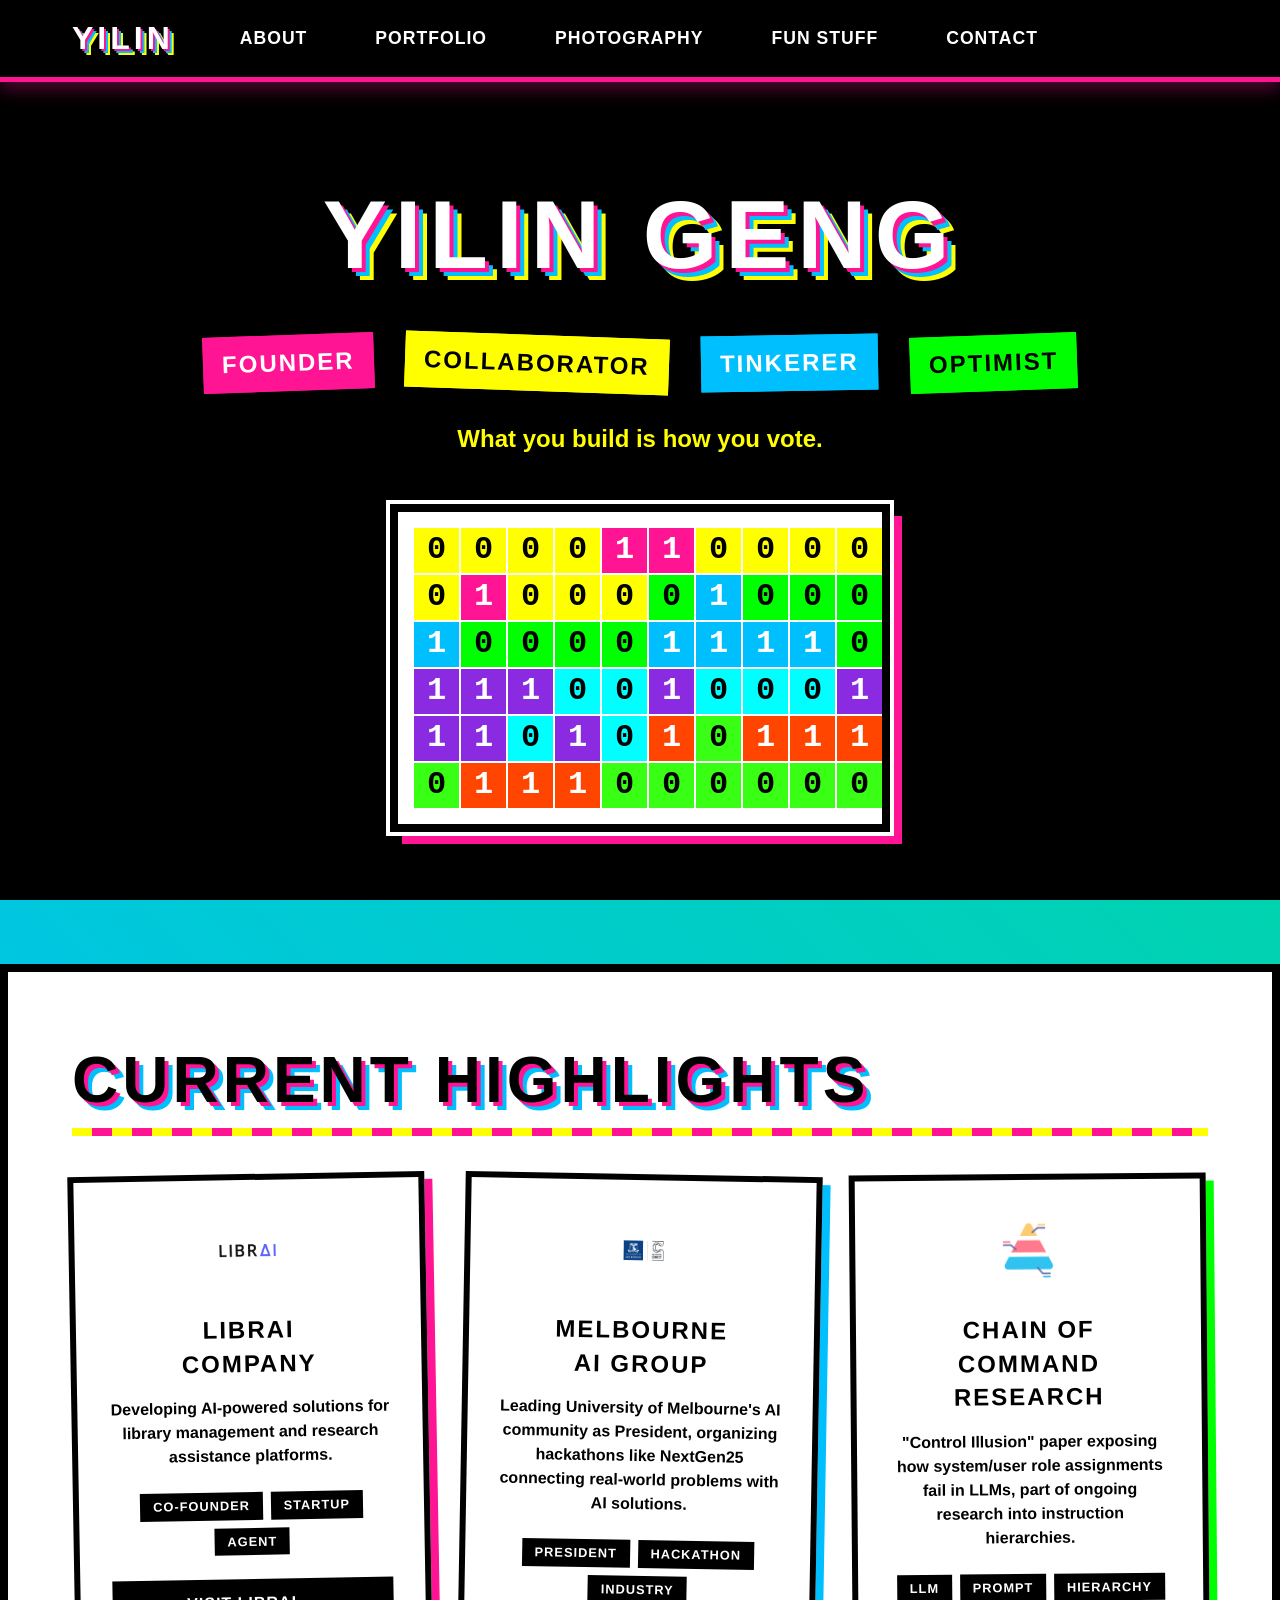
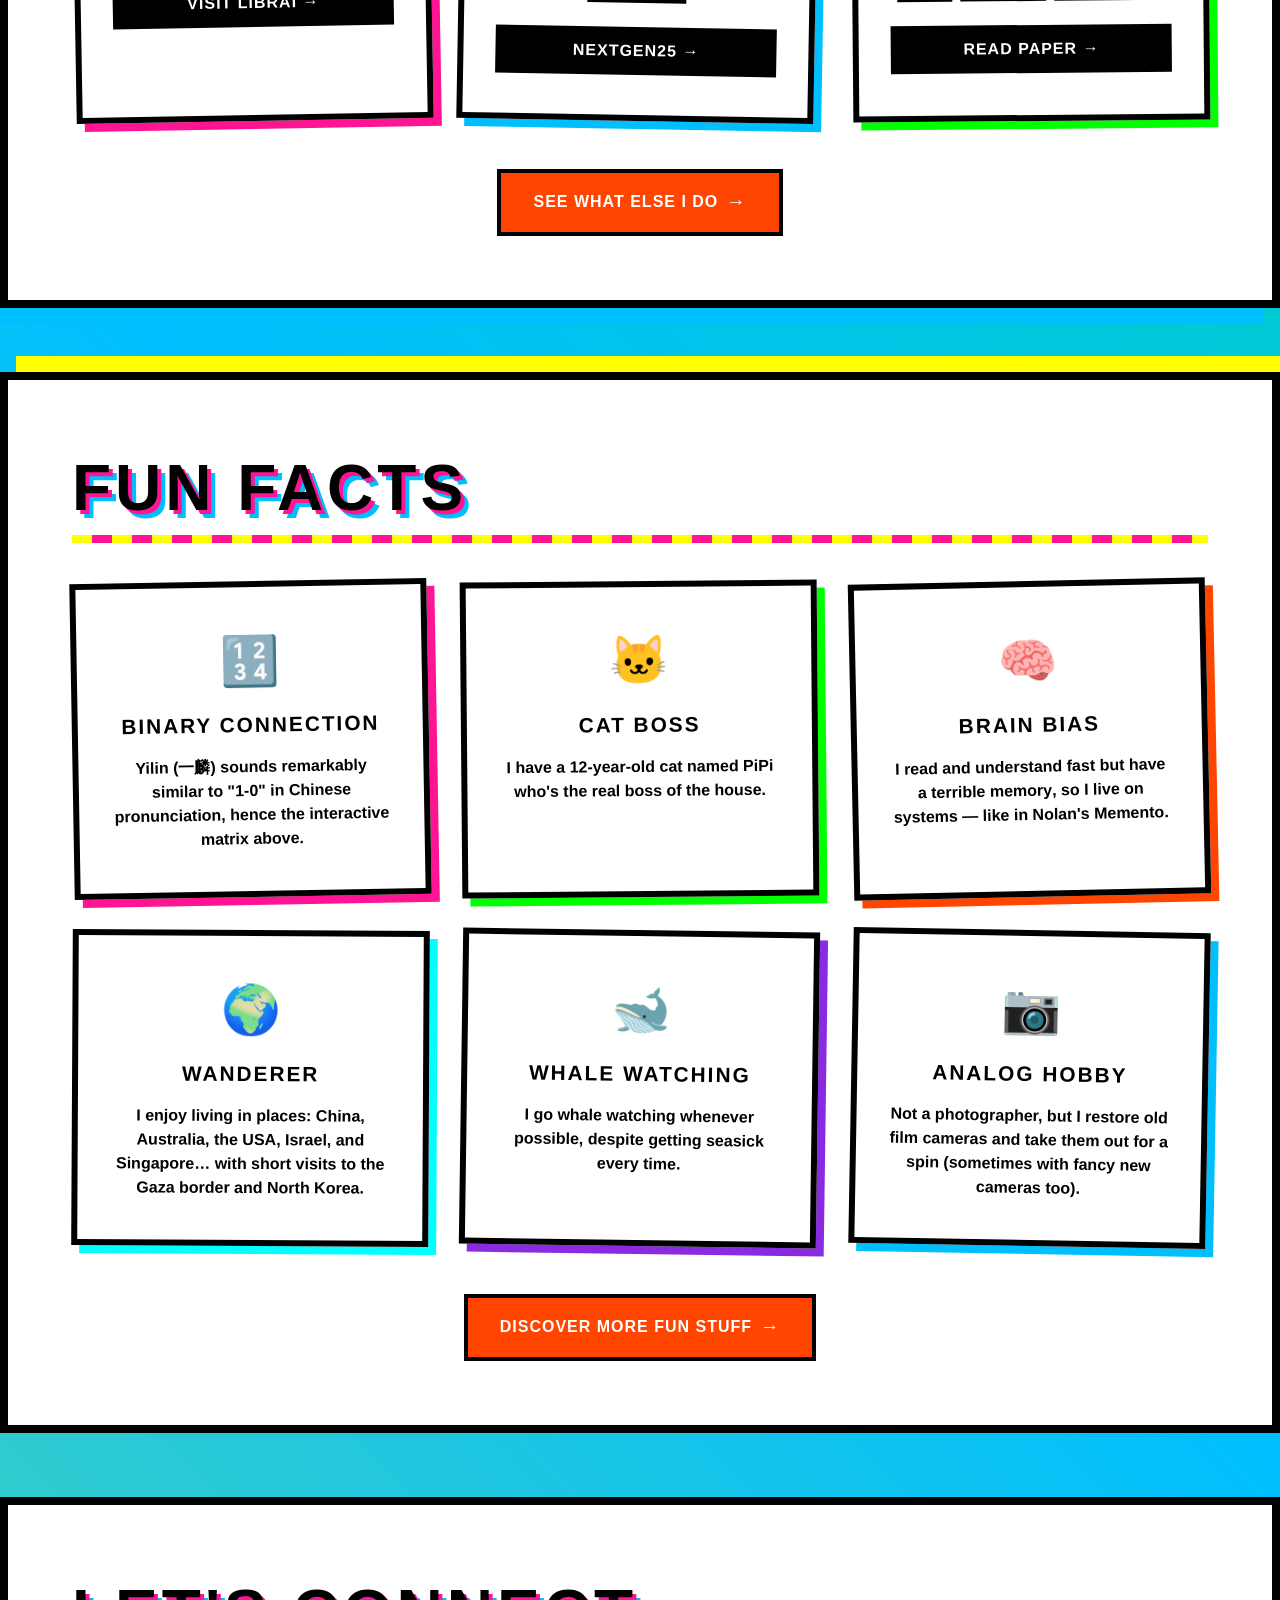
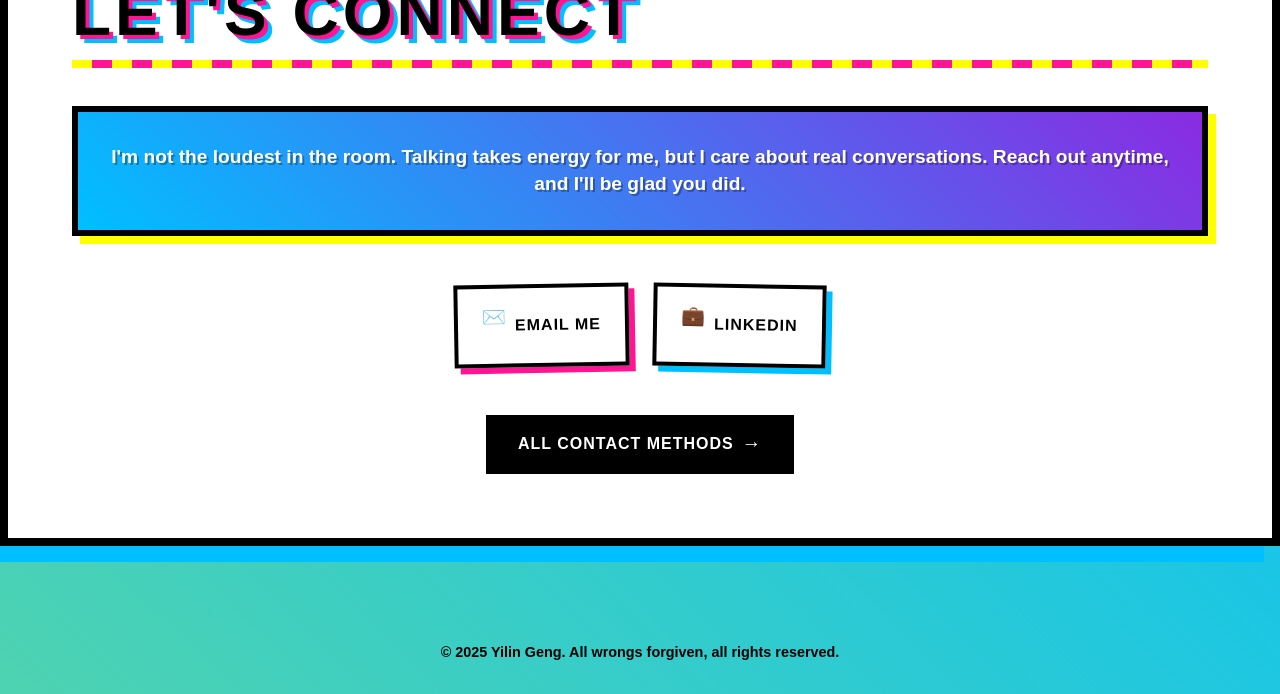
==== index.html @ 13922721 "update about page" ====
<!DOCTYPE html>
<html lang="en">
<head>
    <meta charset="UTF-8">
    <meta name="viewport" content="width=device-width, initial-scale=1.0">
    <title>Yilin Geng</title>
    <link rel="stylesheet" href="style.css">
</head>
<body>
    <nav class="navbar">
        <div class="nav-container">
            <div class="nav-brand">YILIN</div>
            <ul class="nav-menu">
                <li><a href="index.html" class="nav-link">About</a></li>
                <li><a href="portfolio.html" class="nav-link">Portfolio</a></li>
                <li><a href="photography.html" class="nav-link">Photography</a></li>
                <li><a href="projects.html" class="nav-link">Fun Stuff</a></li>
                <li><a href="contact.html" class="nav-link">Contact</a></li>
            </ul>
        </div>
    </nav>

    <main>
        <!-- Hero Section -->
        <section class="hero-section">
            <div class="container">
                <div class="hero-content">
                    <h1 class="hero-title">YILIN GENG</h1>
                    <div class="hero-subtitle">
                        <span class="subtitle-line founder-tag">FOUNDER</span>
                        <span class="subtitle-line collaborator-tag">COLLABORATOR</span>
                        <span class="subtitle-line tinkerer-tag">TINKERER</span>
                        <span class="subtitle-line optimist-tag">OPTIMIST</span>
                    </div>
                    <div class="hero-description">
                        <p>What you build is how you vote.</p>
                    </div>
                </div>
                
                <!-- Interactive Binary Matrix -->
                <div class="binary-matrix" id="binaryMatrix">
                    <!-- Test content to see if container is visible -->
                    <div class="binary-cell one">1</div>
                    <div class="binary-cell zero">0</div>
                    <div class="binary-cell one variant-1">1</div>
                    <div class="binary-cell zero variant-1">0</div>
                </div>
            </div>
        </section>

        <!-- Current Highlights Section -->
        <section class="current-activities section">
            <div class="container">
                <h2 class="section-title">Current Highlights</h2>
                <div class="activities-grid">
                    <div class="activity-card startup-card">
                        <div class="activity-icon"><img src="logos/LibrAI.avif" alt="LibrAI" style="width: 60px; height: 60px; object-fit: contain;"></div>
                        <h3>LibrAI<br>Company</h3>
                        <p>Developing AI-powered solutions for library management and research assistance platforms.</p>
                        <div class="activity-tags">
                            <span class="tag">Co-Founder</span>
                            <span class="tag">Startup</span>
                            <span class="tag">Agent</span>
                        </div>
                        <a href="https://www.librai.tech" class="activity-link" target="_blank">Visit LibrAI →</a>
                    </div>

                    <div class="activity-card event-card">
                        <div class="activity-icon"><img src="logos/Melbourne.jpg" alt="Melbourne AI" style="width: 60px; height: 60px; object-fit: contain; border-radius: 8px;"></div>
                        <h3>Melbourne<br>AI Group</h3>
                        <p>Leading University of Melbourne's AI community as President, organizing hackathons like NextGen25 connecting real-world problems with AI solutions.</p>
                        <div class="activity-tags">
                            <span class="tag">President</span>
                            <span class="tag">Hackathon</span>
                            <span class="tag">Industry</span>
                        </div>
                        <a href="https://www.ainextgen.com.au" class="activity-link" target="_blank">NextGen25 →</a>
                    </div>

                    <!-- Chain of Command Research Thread: Update this section for new papers
                         Current: "Control Illusion" (2502.15851) - system/user role assignment failures
                         Future: Add follow-up papers on instruction hierarchies in LLMs
                         Format: Update title, description, and arXiv link -->
                    <div class="activity-card research-card">
                        <div class="activity-icon"><img src="logos/Chain.png" alt="Chain of Command" style="width: 60px; height: 60px; object-fit: contain;"></div>
                        <h3>Chain of Command<br>Research</h3>
                        <p>"Control Illusion" paper exposing how system/user role assignments fail in LLMs, part of ongoing research into instruction hierarchies.</p>
                        <div class="activity-tags">
                            <span class="tag">LLM</span>
                            <span class="tag">Prompt</span>
                            <span class="tag">Hierarchy</span>
                        </div>
                        <a href="https://arxiv.org/abs/2502.15851" class="activity-link" target="_blank">Read Paper →</a>
                    </div>
                </div>

                <div class="more-highlights">
                    <a href="portfolio.html" class="highlights-link">
                        <span>See what else I do</span>
                        <span class="link-arrow">→</span>
                    </a>
                </div>
            </div>
        </section>

        <!-- Fun Facts Section -->
        <section class="fun-facts-preview section">
            <div class="container">
                <h2 class="section-title">Fun Facts</h2>
                <div class="facts-preview-grid">
                    <div class="fact-card binary-fact">
                        <div class="fact-icon">🔢</div>
                        <h3>Binary Connection</h3>
                        <p><strong>Yilin (一麟)</strong> sounds remarkably similar to <strong>"1-0"</strong> in Chinese pronunciation, hence the interactive matrix above.</p>
                    </div>

                    <div class="fact-card cat-fact">
                        <div class="fact-icon">🐱</div>
                        <h3>Cat Boss</h3>
                        <p>I have a 12-year-old cat named <strong>PiPi</strong> who's the real boss of the house.</p>
                    </div>

                    <div class="fact-card reading-fact">
                        <div class="fact-icon">🧠</div>
                        <h3>Brain Bias</h3>
                        <p>I read and understand fast but have a <strong>terrible memory</strong>, so I live on systems — like in Nolan's Memento.</p>
                    </div>

                    <div class="fact-card travel-fact">
                        <div class="fact-icon">🌍</div>
                        <h3>Wanderer</h3>
                        <p>I enjoy living in places: <strong>China, Australia, the USA, Israel, and Singapore</strong>… with short visits to the Gaza border and North Korea.</p>
                    </div>

                    <div class="fact-card whale-fact">
                        <div class="fact-icon">🐋</div>
                        <h3>Whale Watching</h3>
                        <p>I go <strong>whale watching</strong> whenever possible, despite getting seasick every time.</p>
                    </div>

                    <div class="fact-card camera-fact">
                        <div class="fact-icon">📷</div>
                        <h3>Analog Hobby</h3>
                        <p>Not a photographer, but I restore <strong>old film cameras</strong> and take them out for a spin (sometimes with fancy new cameras too).</p>
                    </div>
                </div>

                <div class="more-fun-facts">
                    <a href="projects.html" class="fun-facts-link">
                        <span>Discover More Fun Stuff</span>
                        <span class="link-arrow">→</span>
                    </a>
                </div>
            </div>
        </section>

        <!-- Contact Preview Section -->
        <section class="contact-preview section">
            <div class="container">
                <h2 class="section-title">Let's Connect</h2>
                <div class="contact-preview-content">
                    <div class="contact-intro">
                        <p>I'm not the loudest in the room. Talking takes energy for me, but I care about real conversations. Reach out anytime, and I'll be glad you did.</p>
                    </div>

                    <div class="contact-quick-links">
                        <a href="mailto:yilin.geng@outlook.com" class="contact-quick-link email-quick">
                            <span class="contact-icon">✉️</span>
                            <span>Email Me</span>
                        </a>
                        <a href="https://www.linkedin.com/in/10link/" class="contact-quick-link linkedin-quick" target="_blank">
                            <span class="contact-icon">💼</span>
                            <span>LinkedIn</span>
                        </a>
                    </div>

                    <div class="full-contact-link">
                        <a href="contact.html" class="contact-page-link">
                            <span>All Contact Methods</span>
                            <span class="link-arrow">→</span>
                        </a>
                    </div>
                </div>
            </div>
        </section>
    </main>

    <footer class="footer">
        <div class="container">
            <p>&copy; 2025 Yilin Geng. All wrongs forgiven, all rights reserved.</p>
        </div>
    </footer>

    <script src="script.js"></script>
</body>
</html>
---- style.css ----
* {
    margin: 0;
    padding: 0;
    box-sizing: border-box;
}

:root {
    /* Andy Warhol Pop Art Colors */
    --electric-pink: #ff1493;
    --bright-yellow: #ffff00;
    --electric-blue: #00bfff;
    --lime-green: #00ff00;
    --hot-orange: #ff4500;
    --purple-pop: #8a2be2;
    --cyan-bright: #00ffff;
    --red-pop: #ff0000;
    
    /* Supporting colors */
    --black: #000000;
    --white: #ffffff;
    --dark-pink: #c71585;
    --dark-blue: #0080c7;
    --neon-green: #39ff14;
    
    /* Gradients */
    --warhol-gradient: linear-gradient(45deg, var(--electric-pink), var(--bright-yellow), var(--electric-blue), var(--lime-green));
    --pop-shadow: 0 8px 16px rgba(255, 20, 147, 0.3);
}

body {
    font-family: 'Helvetica Neue', 'Arial Black', Arial, sans-serif;
    line-height: 1.4;
    color: var(--black);
    background: var(--warhol-gradient);
    background-size: 400% 400%;
    animation: warholGradient 8s ease infinite;
    font-weight: bold;
}

@keyframes warholGradient {
    0% { background-position: 0% 50%; }
    50% { background-position: 100% 50%; }
    100% { background-position: 0% 50%; }
}

.container {
    max-width: 1200px;
    margin: 0 auto;
    padding: 0 2rem;
}

/* Navigation */
.navbar {
    position: fixed;
    top: 0;
    width: 100%;
    background: var(--black);
    border-bottom: 5px solid var(--electric-pink);
    z-index: 1000;
    box-shadow: var(--pop-shadow);
}

.nav-container {
    max-width: 1200px;
    margin: 0 auto;
    padding: 1rem 2rem;
    display: flex;
    justify-content: flex-start;
    align-items: center;
    gap: 3rem;
}

.nav-brand {
    font-size: 2rem;
    font-weight: 900;
    color: var(--white);
    text-transform: uppercase;
    letter-spacing: 4px;
    text-shadow: 
        2px 2px 0px var(--electric-pink),
        4px 4px 0px var(--electric-blue),
        6px 6px 0px var(--bright-yellow);
    flex-shrink: 0;
}

.nav-menu {
    display: flex;
    list-style: none;
    gap: 2rem;
}

.nav-link {
    text-decoration: none;
    color: var(--white);
    font-weight: 800;
    font-size: 1.1rem;
    text-transform: uppercase;
    padding: 8px 16px;
    border: 2px solid transparent;
    transition: all 0.3s ease;
    letter-spacing: 1px;
}

.nav-link:hover {
    color: var(--black);
    background: var(--electric-blue);
    border: 2px solid var(--bright-yellow);
    transform: scale(1.1);
    box-shadow: 0 4px 8px rgba(0, 191, 255, 0.4);
}

/* Main Content */
main {
    margin-top: 0;
}

/* Hero Section */
.hero-section {
    min-height: 100vh;
    display: flex;
    align-items: center;
    justify-content: center;
    background: var(--black);
    color: var(--white);
    position: relative;
    overflow: hidden;
    padding-top: 100px;
}

.hero-content {
    text-align: center;
    z-index: 2;
    position: relative;
}

.hero-title {
    font-size: 6rem;
    font-weight: 900;
    letter-spacing: 8px;
    text-shadow: 
        4px 4px 0px var(--electric-pink),
        8px 8px 0px var(--electric-blue),
        12px 12px 0px var(--bright-yellow);
    margin-bottom: 2rem;
    animation: pulse 2s ease-in-out infinite alternate;
}

@keyframes pulse {
    0% { transform: scale(1); }
    100% { transform: scale(1.05); }
}

.hero-subtitle {
    display: flex;
    justify-content: center;
    gap: 2rem;
    margin-bottom: 2rem;
    flex-wrap: wrap;
}

.subtitle-line {
    font-size: 1.5rem;
    font-weight: 800;
    padding: 0.5rem 1rem;
    border: 3px solid var(--electric-pink);
    background: var(--electric-pink);
    color: var(--black);
    text-transform: uppercase;
    letter-spacing: 2px;
    transform: rotate(-2deg);
    transition: all 0.3s ease;
}

.subtitle-line:nth-child(2) {
    background: var(--bright-yellow);
    border-color: var(--bright-yellow);
    transform: rotate(2deg);
}

.subtitle-line:nth-child(3) {
    background: var(--electric-blue);
    border-color: var(--electric-blue);
    color: var(--white);
    transform: rotate(-1deg);
}

.subtitle-line:hover {
    transform: rotate(0deg) scale(1.1);
}

/* Specific tag colors */
.founder-tag {
    background: var(--electric-pink) !important;
    border-color: var(--electric-pink) !important;
    color: var(--white) !important;
}

.collaborator-tag {
    background: var(--bright-yellow) !important;
    border-color: var(--bright-yellow) !important;
    color: var(--black) !important;
}

.tinkerer-tag {
    background: var(--electric-blue) !important;
    border-color: var(--electric-blue) !important;
    color: var(--white) !important;
}

.optimist-tag {
    background: var(--lime-green) !important;
    border-color: var(--lime-green) !important;
    color: var(--black) !important;
}

.hero-description {
    font-size: 1.5rem;
    font-weight: 600;
    margin-bottom: 3rem;
    color: var(--bright-yellow);
}

/* Portrait Grid */
.portrait-grid {
    display: grid;
    grid-template-columns: 1fr 1fr;
    gap: 1rem;
    max-width: 400px;
    margin: 3rem auto 0;
}

.portrait-panel {
    width: 180px;
    height: 180px;
    display: flex;
    align-items: center;
    justify-content: center;
    font-size: 4rem;
    font-weight: 900;
    border: 6px solid var(--black);
    color: var(--black);
    text-shadow: 2px 2px 0px rgba(255,255,255,0.3);
}

.portrait-panel.pink {
    background: var(--electric-pink);
}

.portrait-panel.yellow {
    background: var(--bright-yellow);
}

.portrait-panel.blue {
    background: var(--electric-blue);
    color: var(--white);
}

.portrait-panel.green {
    background: var(--lime-green);
}

/* Quick Links */
.quick-links {
    display: grid;
    grid-template-columns: repeat(auto-fit, minmax(280px, 1fr));
    gap: 2rem;
    margin-top: 3rem;
}

.quick-link {
    text-decoration: none;
    padding: 3rem 2rem;
    border: 6px solid var(--black);
    text-align: center;
    transition: all 0.3s ease;
    transform: rotate(-1deg);
    box-shadow: 8px 8px 0px var(--black);
}

.quick-link:hover {
    transform: rotate(0deg) scale(1.05);
    box-shadow: 12px 12px 0px var(--black);
}

.pink-link {
    background: var(--electric-pink);
    color: var(--white);
}

.yellow-link {
    background: var(--bright-yellow);
    color: var(--black);
}

.blue-link {
    background: var(--electric-blue);
    color: var(--white);
}

.green-link {
    background: var(--lime-green);
    color: var(--black);
}

.link-icon {
    font-size: 3rem;
    margin-bottom: 1rem;
}

.quick-link h3 {
    font-size: 1.5rem;
    font-weight: 900;
    margin-bottom: 1rem;
    text-transform: uppercase;
    letter-spacing: 2px;
}

.quick-link p {
    font-size: 1rem;
    font-weight: 600;
    line-height: 1.4;
}

.section {
    padding: 4rem 0;
    margin: 2rem 0;
    background: var(--white);
    border: 8px solid var(--black);
    box-shadow: 16px 16px 0px var(--electric-pink);
    position: relative;
}

.section:nth-child(even) {
    box-shadow: -16px 16px 0px var(--electric-blue);
}

.section:nth-child(3n) {
    box-shadow: 16px -16px 0px var(--bright-yellow);
}

.section-title {
    font-size: 4rem;
    font-weight: 900;
    margin-bottom: 3rem;
    color: var(--black);
    text-transform: uppercase;
    letter-spacing: 4px;
    text-shadow: 4px 4px 0px var(--electric-pink), 8px 8px 0px var(--electric-blue);
    position: relative;
}

.section-title::after {
    content: '';
    position: absolute;
    bottom: -10px;
    left: 0;
    width: 100%;
    height: 8px;
    background: repeating-linear-gradient(90deg, var(--bright-yellow) 0px, var(--bright-yellow) 20px, var(--electric-pink) 20px, var(--electric-pink) 40px);
}

.content-area {
    font-size: 1.2rem;
    line-height: 1.6;
    color: var(--black);
    font-weight: 600;
    background: linear-gradient(45deg, var(--cyan-bright), var(--lime-green));
    padding: 2rem;
    border: 4px solid var(--black);
    box-shadow: 8px 8px 0px var(--hot-orange);
}

/* Work Items */
.work-item {
    margin-bottom: 2.5rem;
    padding-bottom: 2.5rem;
    border-bottom: 1px solid #f0f0f0;
}

.work-item:last-child {
    border-bottom: none;
}

.work-item h3 {
    font-size: 1.3rem;
    font-weight: 500;
    margin-bottom: 0.5rem;
    color: var(--primary-black);
}

.work-item .meta {
    font-size: 0.9rem;
    color: var(--medium-gray);
    margin-bottom: 1rem;
}

.work-item .type-tag {
    display: inline-block;
    background: var(--light-gray);
    color: var(--accent-gray);
    padding: 0.2rem 0.6rem;
    border-radius: 12px;
    font-size: 0.8rem;
    margin-right: 0.5rem;
    margin-bottom: 0.5rem;
}

.work-item p {
    color: var(--dark-gray);
    margin-bottom: 1rem;
}

.work-item a {
    color: var(--primary-black);
    text-decoration: none;
    border-bottom: 1px solid var(--primary-black);
    transition: opacity 0.3s ease;
}

.work-item a:hover {
    opacity: 0.7;
}

/* Albums Grid */
.albums-grid {
    display: grid;
    grid-template-columns: repeat(auto-fit, minmax(300px, 1fr));
    gap: 2rem;
}

.album-card {
    background: var(--light-gray);
    border-radius: 8px;
    overflow: hidden;
    transition: transform 0.3s ease;
    cursor: pointer;
}

.album-card:hover {
    transform: translateY(-5px);
}

.album-preview {
    width: 100%;
    height: 200px;
    background: var(--medium-gray);
    display: flex;
    align-items: center;
    justify-content: center;
    color: var(--white);
    font-size: 0.9rem;
}

.album-info {
    padding: 1.5rem;
}

.album-info h3 {
    font-size: 1.2rem;
    font-weight: 500;
    margin-bottom: 0.5rem;
    color: var(--primary-black);
}

.album-info p {
    color: var(--dark-gray);
    font-size: 0.9rem;
}

/* Side Section */
.side-section {
    background: var(--light-gray);
    padding: 3rem 0;
}

.side-title {
    font-size: 1.8rem;
    font-weight: 400;
    margin-bottom: 0.5rem;
    color: var(--primary-black);
    letter-spacing: -0.01em;
}

.side-description {
    color: var(--medium-gray);
    font-size: 1rem;
    margin-bottom: 2rem;
}

/* Projects Grid */
.projects-grid {
    display: grid;
    grid-template-columns: repeat(auto-fit, minmax(280px, 1fr));
    gap: 1.5rem;
}

.project-card {
    background: var(--white);
    border: 1px solid #e0e0e0;
    border-radius: 6px;
    overflow: hidden;
    transition: all 0.3s ease;
}

.project-card:hover {
    transform: translateY(-2px);
    box-shadow: 0 4px 12px rgba(0,0,0,0.1);
}

.project-preview {
    width: 100%;
    height: 150px;
    background: var(--light-gray);
    display: flex;
    align-items: center;
    justify-content: center;
    color: var(--medium-gray);
    font-size: 0.8rem;
}

.project-info {
    padding: 1rem;
}

.project-info h3 {
    font-size: 1rem;
    font-weight: 500;
    margin-bottom: 0.3rem;
    color: var(--primary-black);
}

.project-info p {
    color: var(--medium-gray);
    font-size: 0.8rem;
    margin-bottom: 0.8rem;
}

.project-link {
    color: var(--accent-gray);
    text-decoration: none;
    font-size: 0.8rem;
    font-weight: 400;
    transition: color 0.3s ease;
}

.project-link:hover {
    color: var(--primary-black);
}

/* Footer */
.footer {
    background: var(--light-gray);
    padding: 2rem 0;
    text-align: center;
    color: var(--medium-gray);
    font-size: 0.9rem;
}

/* Responsive Design */
@media (max-width: 768px) {
    .nav-container {
        padding: 1rem;
        flex-direction: column;
        gap: 1rem;
    }
    
    .nav-menu {
        gap: 0.5rem;
        flex-wrap: wrap;
        justify-content: center;
    }
    
    .nav-link {
        font-size: 0.9rem;
        padding: 6px 12px;
    }
    
    .container {
        padding: 0 1rem;
    }
    
    .section-title {
        font-size: 2.5rem;
        letter-spacing: 2px;
    }
    
    .hero-title {
        font-size: 3rem;
        letter-spacing: 4px;
    }
    
    .hero-subtitle {
        flex-direction: column;
        align-items: center;
        gap: 1rem;
    }
    
    .portrait-grid {
        grid-template-columns: 1fr 1fr;
        max-width: 300px;
    }
    
    .portrait-panel {
        width: 140px;
        height: 140px;
        font-size: 3rem;
    }
    
    .quick-links {
        grid-template-columns: 1fr;
    }
    
    .warhol-grid {
        grid-template-columns: 1fr;
    }
    
    .portfolio-tabs {
        flex-wrap: wrap;
        gap: 0.5rem;
    }
    
    .tab-btn {
        padding: 0.8rem 1.2rem;
        font-size: 0.9rem;
    }
    
    .albums-grid,
    .projects-grid,
    .portfolio-grid {
        grid-template-columns: 1fr;
    }
    
    .philosophy-grid,
    .pet-cards,
    .fun-philosophy,
    .contact-grid,
    .facts-grid {
        grid-template-columns: 1fr;
    }
    
    .pop-title {
        font-size: 2rem;
        letter-spacing: 2px;
    }
    
    .section {
        margin: 1rem 0;
        box-shadow: 8px 8px 0px var(--electric-pink);
    }
    
    .section:nth-child(even) {
        box-shadow: -8px 8px 0px var(--electric-blue);
    }
    
    .section:nth-child(3n) {
        box-shadow: 8px -8px 0px var(--bright-yellow);
    }
}

/* Warhol Grid Style */
.warhol-grid {
    display: grid;
    grid-template-columns: 1fr 1fr;
    gap: 0;
    margin: 3rem 0;
    border: 8px solid var(--black);
}

.warhol-panel {
    padding: 3rem 2rem;
    border: 4px solid var(--black);
    min-height: 200px;
    display: flex;
    align-items: center;
    justify-content: center;
    text-align: center;
    position: relative;
    overflow: hidden;
}

.panel-1 {
    background: var(--electric-pink);
    color: var(--white);
}

.panel-2 {
    background: var(--bright-yellow);
    color: var(--black);
}

.panel-3 {
    background: var(--electric-blue);
    color: var(--white);
}

.panel-4 {
    background: var(--lime-green);
    color: var(--black);
}

.panel-content h3 {
    font-size: 2rem;
    font-weight: 900;
    margin-bottom: 1rem;
    text-shadow: 2px 2px 0px rgba(0,0,0,0.3);
    letter-spacing: 2px;
}

.panel-content p {
    font-size: 1rem;
    font-weight: 600;
    line-height: 1.4;
}

/* Pop Art Titles */
.pop-title {
    font-size: 3rem;
    font-weight: 900;
    text-align: center;
    color: var(--black);
    text-shadow: 3px 3px 0px var(--electric-pink), 6px 6px 0px var(--electric-blue);
    margin: 3rem 0 2rem 0;
    text-transform: uppercase;
    letter-spacing: 3px;
}

/* Pet Cards */
.pets-section {
    margin: 4rem 0;
    padding: 3rem;
    background: var(--white);
    border: 6px solid var(--black);
    box-shadow: 12px 12px 0px var(--purple-pop);
}

.pet-cards {
    display: grid;
    grid-template-columns: repeat(auto-fit, minmax(250px, 1fr));
    gap: 2rem;
    margin-top: 2rem;
}

.pet-card {
    background: var(--hot-orange);
    border: 4px solid var(--black);
    padding: 2rem;
    text-align: center;
    box-shadow: 6px 6px 0px var(--cyan-bright);
    transform: rotate(-2deg);
    transition: transform 0.3s ease;
}

.pet-card:nth-child(2) {
    background: var(--purple-pop);
    color: var(--white);
    transform: rotate(2deg);
}

.pet-card:nth-child(3) {
    background: var(--neon-green);
    transform: rotate(-1deg);
}

.pet-card:hover {
    transform: rotate(0deg) scale(1.05);
}

.pet-icon {
    font-size: 4rem;
    margin-bottom: 1rem;
}

.pet-card h3 {
    font-size: 1.2rem;
    font-weight: 900;
    margin-bottom: 1rem;
    text-transform: uppercase;
    letter-spacing: 1px;
}

.pet-card p {
    font-size: 0.9rem;
    font-weight: 600;
    line-height: 1.4;
}

/* Portfolio Styles */
.portfolio-tabs {
    display: flex;
    justify-content: center;
    gap: 1rem;
    margin-bottom: 3rem;
    flex-wrap: wrap;
}

.tab-btn {
    background: var(--white);
    border: 4px solid var(--black);
    color: var(--black);
    font-weight: 900;
    font-size: 1.1rem;
    text-transform: uppercase;
    letter-spacing: 1px;
    padding: 1rem 2rem;
    cursor: pointer;
    transition: all 0.3s ease;
    box-shadow: 4px 4px 0px var(--electric-pink);
}

.tab-btn:hover {
    transform: translateY(-2px);
    box-shadow: 6px 6px 0px var(--electric-pink);
}

.tab-btn.active {
    background: var(--bright-yellow);
    box-shadow: 6px 6px 0px var(--electric-blue);
}

.tab-content {
    display: none;
}

.tab-content.active {
    display: block;
}

.portfolio-grid {
    display: grid;
    grid-template-columns: repeat(auto-fit, minmax(350px, 1fr));
    gap: 2rem;
}

.portfolio-card {
    background: var(--white);
    border: 6px solid var(--black);
    overflow: hidden;
    transition: all 0.3s ease;
    box-shadow: 8px 8px 0px var(--electric-pink);
}

.portfolio-card:hover {
    transform: translateY(-5px);
    box-shadow: 12px 12px 0px var(--electric-pink);
}

.card-header {
    padding: 2rem;
    color: var(--white);
    text-align: center;
}

.research-header {
    background: var(--electric-blue);
}

.paper-header {
    background: var(--purple-pop);
}

.work-header {
    background: var(--hot-orange);
}

.startup-header {
    background: var(--neon-green);
    color: var(--black);
}

.card-header h3 {
    font-size: 1.5rem;
    font-weight: 900;
    margin-bottom: 0.5rem;
    text-transform: uppercase;
    letter-spacing: 2px;
}

.card-type {
    font-size: 0.9rem;
    font-weight: 600;
    opacity: 0.8;
    text-transform: uppercase;
    letter-spacing: 1px;
}

.card-content {
    padding: 2rem;
}

.card-content p {
    font-size: 1rem;
    line-height: 1.6;
    margin-bottom: 1.5rem;
    color: var(--black);
    font-weight: 600;
}

.card-tags {
    display: flex;
    flex-wrap: wrap;
    gap: 0.5rem;
}

.tag {
    background: var(--black);
    color: var(--white);
    padding: 0.3rem 0.8rem;
    font-size: 0.8rem;
    font-weight: 700;
    text-transform: uppercase;
    letter-spacing: 1px;
}

/* Photography Page Styles */
.photo-philosophy {
    margin: 4rem 0;
}

.philosophy-grid {
    display: grid;
    grid-template-columns: repeat(auto-fit, minmax(300px, 1fr));
    gap: 2rem;
    margin-top: 2rem;
}

.philosophy-card {
    padding: 3rem 2rem;
    text-align: center;
    border: 6px solid var(--black);
    transition: all 0.3s ease;
}

.camera-card {
    background: var(--electric-pink);
    color: var(--white);
    transform: rotate(1deg);
}

.film-card {
    background: var(--bright-yellow);
    color: var(--black);
    transform: rotate(-1deg);
}

.craft-card {
    background: var(--electric-blue);
    color: var(--white);
    transform: rotate(0.5deg);
}

.philosophy-card:hover {
    transform: rotate(0deg) scale(1.05);
    box-shadow: 12px 12px 0px var(--black);
}

.card-icon {
    font-size: 4rem;
    margin-bottom: 1.5rem;
}

.philosophy-card h3 {
    font-size: 1.5rem;
    font-weight: 900;
    margin-bottom: 1rem;
    text-transform: uppercase;
    letter-spacing: 2px;
}

.philosophy-card p {
    font-size: 1rem;
    font-weight: 600;
    line-height: 1.4;
}

/* Albums Showcase */
.albums-showcase {
    margin: 4rem 0;
}

.albums-grid {
    display: grid;
    grid-template-columns: repeat(auto-fit, minmax(320px, 1fr));
    gap: 2rem;
    margin-top: 3rem;
}

.album-card.warhol-style {
    background: var(--white);
    border: 6px solid var(--black);
    overflow: hidden;
    transition: all 0.3s ease;
    box-shadow: 8px 8px 0px var(--purple-pop);
}

.album-card.warhol-style:hover {
    transform: translateY(-8px);
    box-shadow: 12px 12px 0px var(--purple-pop);
}

.album-preview {
    height: 200px;
    display: flex;
    align-items: center;
    justify-content: center;
    color: var(--white);
    font-weight: 900;
    font-size: 1.5rem;
    text-align: center;
    text-transform: uppercase;
    letter-spacing: 2px;
}

.pink-preview {
    background: var(--electric-pink);
}

.yellow-preview {
    background: var(--bright-yellow);
    color: var(--black);
}

.blue-preview {
    background: var(--electric-blue);
}

.green-preview {
    background: var(--lime-green);
    color: var(--black);
}

.preview-text {
    text-shadow: 2px 2px 0px rgba(0,0,0,0.3);
}

.album-info {
    padding: 2rem;
}

.album-info h3 {
    font-size: 1.3rem;
    font-weight: 900;
    margin-bottom: 1rem;
    color: var(--black);
    text-transform: uppercase;
    letter-spacing: 1px;
}

.album-info p {
    color: var(--black);
    font-weight: 600;
    margin-bottom: 1.5rem;
    line-height: 1.5;
}

.album-stats {
    display: flex;
    gap: 1rem;
    flex-wrap: wrap;
}

.stat {
    background: var(--black);
    color: var(--white);
    padding: 0.4rem 0.8rem;
    font-size: 0.8rem;
    font-weight: 700;
    text-transform: uppercase;
    letter-spacing: 1px;
}

/* Projects Page Styles */
.projects-showcase {
    margin: 3rem 0;
}

.project-card.pop-style {
    background: var(--white);
    border: 6px solid var(--black);
    overflow: hidden;
    transition: all 0.3s ease;
    transform: rotate(-1deg);
    box-shadow: 8px 8px 0px var(--electric-pink);
}

.project-card.pop-style:nth-child(2n) {
    transform: rotate(1deg);
    box-shadow: 8px 8px 0px var(--electric-blue);
}

.project-card.pop-style:hover {
    transform: rotate(0deg) scale(1.05);
    box-shadow: 12px 12px 0px var(--bright-yellow);
}

.project-preview {
    height: 180px;
    display: flex;
    flex-direction: column;
    align-items: center;
    justify-content: center;
    color: var(--white);
    font-weight: 900;
    position: relative;
}

.game-preview {
    background: var(--electric-pink);
}

.web-preview {
    background: var(--electric-blue);
}

.code-preview {
    background: var(--hot-orange);
}

.art-preview {
    background: var(--purple-pop);
}

.preview-icon {
    font-size: 3rem;
    margin-bottom: 1rem;
}

.preview-text {
    font-size: 1.2rem;
    text-align: center;
    text-transform: uppercase;
    letter-spacing: 2px;
    text-shadow: 2px 2px 0px rgba(0,0,0,0.3);
}

.project-tag {
    background: var(--black);
    color: var(--white);
    padding: 0.3rem 0.6rem;
    font-size: 0.7rem;
    font-weight: 700;
    text-transform: uppercase;
    letter-spacing: 1px;
    margin-right: 0.5rem;
    margin-bottom: 0.5rem;
    display: inline-block;
}

.project-links {
    margin-top: 1.5rem;
}

.project-link {
    background: var(--black);
    color: var(--white);
    text-decoration: none;
    padding: 0.8rem 1.5rem;
    font-weight: 900;
    text-transform: uppercase;
    letter-spacing: 1px;
    font-size: 0.9rem;
    border: 3px solid var(--black);
    transition: all 0.3s ease;
    display: inline-block;
}

.project-link:hover {
    background: var(--bright-yellow);
    color: var(--black);
    transform: translateY(-2px);
}

.project-link.disabled {
    background: #888;
    border-color: #888;
    cursor: not-allowed;
}

.project-link.disabled:hover {
    transform: none;
    background: #888;
    color: var(--white);
}

/* Fun Section */
.fun-section {
    margin: 4rem 0;
    background: var(--white);
    padding: 3rem;
    border: 6px solid var(--black);
    box-shadow: 12px 12px 0px var(--lime-green);
}

.fun-philosophy {
    display: grid;
    grid-template-columns: repeat(auto-fit, minmax(280px, 1fr));
    gap: 2rem;
    margin-top: 2rem;
}

.fun-card {
    text-align: center;
    padding: 2rem 1rem;
    border: 4px solid var(--black);
    background: var(--cyan-bright);
    color: var(--black);
    transform: rotate(-1deg);
    transition: all 0.3s ease;
}

.fun-card:nth-child(2) {
    background: var(--electric-pink);
    color: var(--white);
    transform: rotate(1deg);
}

.fun-card:nth-child(3) {
    background: var(--bright-yellow);
    transform: rotate(-0.5deg);
}

.fun-card:hover {
    transform: rotate(0deg) scale(1.05);
}

.fun-icon {
    font-size: 3rem;
    margin-bottom: 1rem;
}

.fun-card h3 {
    font-size: 1.2rem;
    font-weight: 900;
    margin-bottom: 1rem;
    text-transform: uppercase;
    letter-spacing: 1px;
}

/* Contact Page Styles */
.contact-hero {
    margin: 3rem 0;
}

.contact-intro {
    background: linear-gradient(45deg, var(--electric-pink), var(--electric-blue));
    padding: 3rem;
    border: 6px solid var(--black);
    box-shadow: 12px 12px 0px var(--bright-yellow);
}

.contact-intro p {
    color: var(--white);
    font-size: 1.3rem;
    font-weight: 700;
    text-align: center;
    margin: 0;
    text-shadow: 2px 2px 0px rgba(0,0,0,0.3);
}

.contact-methods {
    margin: 4rem 0;
}

.contact-grid {
    display: grid;
    grid-template-columns: repeat(auto-fit, minmax(280px, 1fr));
    gap: 2rem;
}

.contact-card {
    background: var(--white);
    border: 6px solid var(--black);
    padding: 2.5rem 2rem;
    text-align: center;
    transition: all 0.3s ease;
    transform: rotate(-1deg);
}

.email-card {
    box-shadow: 8px 8px 0px var(--electric-pink);
}

.social-card {
    box-shadow: 8px 8px 0px var(--electric-blue);
    transform: rotate(1deg);
}

.location-card {
    box-shadow: 8px 8px 0px var(--lime-green);
    transform: rotate(-0.5deg);
}

.collab-card {
    box-shadow: 8px 8px 0px var(--hot-orange);
    transform: rotate(0.5deg);
}

.contact-card:hover {
    transform: rotate(0deg) scale(1.05);
}

.contact-icon {
    font-size: 3rem;
    margin-bottom: 1rem;
}

.contact-card h3 {
    font-size: 1.3rem;
    font-weight: 900;
    margin-bottom: 1rem;
    text-transform: uppercase;
    letter-spacing: 2px;
    color: var(--black);
}

.contact-card p {
    color: var(--black);
    font-weight: 600;
    margin-bottom: 1.5rem;
    line-height: 1.4;
}

.contact-action {
    background: var(--black);
    color: var(--white);
    text-decoration: none;
    padding: 0.8rem 1.5rem;
    font-weight: 900;
    text-transform: uppercase;
    letter-spacing: 1px;
    transition: all 0.3s ease;
    display: inline-block;
}

.contact-action:hover {
    background: var(--bright-yellow);
    color: var(--black);
    transform: translateY(-2px);
}

.social-links {
    display: flex;
    justify-content: center;
    gap: 1rem;
    flex-wrap: wrap;
}

.social-link {
    background: var(--electric-blue);
    color: var(--white);
    text-decoration: none;
    padding: 0.5rem 1rem;
    font-weight: 700;
    font-size: 0.9rem;
    border: 2px solid var(--black);
    transition: all 0.3s ease;
}

.social-link:hover {
    background: var(--bright-yellow);
    color: var(--black);
    transform: scale(1.1);
}

.location-info, .collab-areas {
    display: flex;
    flex-direction: column;
    gap: 0.5rem;
}

.location-detail, .collab-area {
    background: var(--black);
    color: var(--white);
    padding: 0.4rem 0.8rem;
    font-size: 0.8rem;
    font-weight: 700;
    text-transform: uppercase;
    letter-spacing: 1px;
}

/* Fun Facts */
.fun-facts {
    margin: 4rem 0;
}

.facts-grid {
    display: grid;
    grid-template-columns: repeat(auto-fit, minmax(300px, 1fr));
    gap: 2rem;
    margin-top: 2rem;
}

.fact-bubble {
    background: var(--white);
    border: 6px solid var(--black);
    padding: 2rem;
    text-align: center;
    transform: rotate(-2deg);
    transition: all 0.3s ease;
    box-shadow: 8px 8px 0px var(--purple-pop);
}

.fact-bubble:nth-child(2n) {
    transform: rotate(2deg);
    box-shadow: 8px 8px 0px var(--cyan-bright);
}

.fact-bubble:hover {
    transform: rotate(0deg) scale(1.1);
}

.fact-icon {
    font-size: 2.5rem;
    margin-bottom: 1rem;
}

.fact-bubble p {
    color: var(--black);
    font-weight: 600;
    line-height: 1.5;
    margin: 0;
}

.fact-bubble strong {
    color: var(--electric-pink);
    font-weight: 900;
}

/* Warhol-Inspired Binary Matrix */
.binary-matrix {
    display: grid;
    grid-template-columns: repeat(10, 1fr);
    gap: 2px;
    max-width: 500px;
    margin: 1rem auto 0;
    padding: 1rem;
    background: var(--white);
    border: 8px solid var(--black);
    box-shadow: 
        0 0 0 4px var(--white),
        12px 12px 0px var(--electric-pink);
    min-height: 300px;
}

.binary-cell {
    width: 45px;
    height: 45px;
    display: flex;
    align-items: center;
    justify-content: center;
    font-size: 2rem;
    font-weight: 900;
    border: none;
    transition: all 0.2s ease;
    cursor: pointer;
    font-family: 'Courier New', monospace;
}

/* Warhol-style color variations */
.binary-cell.one {
    background: var(--electric-pink);
    color: var(--white);
}

.binary-cell.zero {
    background: var(--bright-yellow);
    color: var(--black);
}

.binary-cell.one.variant-1 {
    background: var(--electric-blue);
    color: var(--white);
}

.binary-cell.zero.variant-1 {
    background: var(--lime-green);
    color: var(--black);
}

.binary-cell.one.variant-2 {
    background: var(--purple-pop);
    color: var(--white);
}

.binary-cell.zero.variant-2 {
    background: var(--cyan-bright);
    color: var(--black);
}

.binary-cell.one.variant-3 {
    background: var(--hot-orange);
    color: var(--white);
}

.binary-cell.zero.variant-3 {
    background: var(--neon-green);
    color: var(--black);
}

.binary-cell:hover {
    transform: scale(1.1);
    z-index: 10;
    filter: contrast(1.3) saturate(1.2);
}

/* Current Activities Section */
.current-activities {
    margin: 4rem 0;
}

.activities-grid {
    display: grid;
    grid-template-columns: repeat(auto-fit, minmax(350px, 1fr));
    gap: 2rem;
    margin-top: 3rem;
}

.activity-card {
    background: var(--white);
    border: 6px solid var(--black);
    padding: 2.5rem 2rem;
    text-align: center;
    transition: all 0.3s ease;
    transform: rotate(-1deg);
}

.startup-card {
    box-shadow: 8px 8px 0px var(--electric-pink);
}

.event-card {
    box-shadow: 8px 8px 0px var(--electric-blue);
    transform: rotate(1deg);
}

.research-card {
    box-shadow: 8px 8px 0px var(--lime-green);
    transform: rotate(-0.5deg);
}

.activity-card:hover {
    transform: rotate(0deg) scale(1.05);
}

.activity-icon {
    font-size: 3rem;
    margin-bottom: 1rem;
}

.activity-card h3 {
    font-size: 1.5rem;
    font-weight: 900;
    margin-bottom: 1rem;
    text-transform: uppercase;
    letter-spacing: 2px;
    color: var(--black);
}

.activity-card p {
    color: var(--black);
    font-weight: 600;
    margin-bottom: 1.5rem;
    line-height: 1.5;
}

.activity-tags {
    display: flex;
    justify-content: center;
    gap: 0.5rem;
    margin-bottom: 1.5rem;
    flex-wrap: wrap;
}

.activity-link {
    background: var(--black);
    color: var(--white);
    text-decoration: none;
    padding: 0.8rem 1.5rem;
    font-weight: 900;
    text-transform: uppercase;
    letter-spacing: 1px;
    transition: all 0.3s ease;
    display: inline-block;
    width: 100%;
    text-align: center;
    box-sizing: border-box;
}

.activity-link:hover {
    background: var(--bright-yellow);
    color: var(--black);
    transform: translateY(-2px);
}

/* More Highlights Section */
.more-highlights {
    text-align: center;
    margin-top: 3rem;
}

.highlights-link {
    background: var(--hot-orange);
    color: var(--white);
    text-decoration: none;
    padding: 1rem 2rem;
    font-weight: 900;
    text-transform: uppercase;
    letter-spacing: 1px;
    border: 4px solid var(--black);
    transition: all 0.3s ease;
    display: inline-flex;
    align-items: center;
    gap: 0.5rem;
}

.highlights-link:hover {
    background: var(--bright-yellow);
    color: var(--black);
    transform: translateY(-2px);
}

.highlights-link:hover .link-arrow {
    transform: translateX(5px);
}

/* Fun Facts Preview */
.fun-facts-preview {
    margin: 4rem 0;
}

.facts-preview-grid {
    display: grid;
    grid-template-columns: repeat(auto-fit, minmax(300px, 1fr));
    gap: 2rem;
    margin-top: 3rem;
}

.fact-card {
    background: var(--white);
    border: 6px solid var(--black);
    padding: 2.5rem 2rem;
    text-align: center;
    transition: all 0.3s ease;
    transform: rotate(-1deg);
}

.binary-fact {
    box-shadow: 8px 8px 0px var(--electric-pink);
}

.camera-fact {
    box-shadow: 8px 8px 0px var(--electric-blue);
    transform: rotate(1deg);
}

.cat-fact {
    box-shadow: 8px 8px 0px var(--lime-green);
    transform: rotate(-0.5deg);
}

.whale-fact {
    box-shadow: 8px 8px 0px var(--purple-pop);
    transform: rotate(0.8deg);
}

.reading-fact {
    box-shadow: 8px 8px 0px var(--hot-orange);
    transform: rotate(-1.2deg);
}

.travel-fact {
    box-shadow: 8px 8px 0px var(--cyan-bright);
    transform: rotate(0.3deg);
}

.fact-card:hover {
    transform: rotate(0deg) scale(1.05);
}

.fact-icon {
    font-size: 3rem;
    margin-bottom: 1rem;
}

.fact-card h3 {
    font-size: 1.3rem;
    font-weight: 900;
    margin-bottom: 1rem;
    text-transform: uppercase;
    letter-spacing: 2px;
    color: var(--black);
}

.fact-card p {
    color: var(--black);
    font-weight: 600;
    line-height: 1.5;
}

.more-fun-facts {
    text-align: center;
    margin-top: 3rem;
}

.fun-facts-link {
    background: var(--hot-orange);
    color: var(--white);
    text-decoration: none;
    padding: 1rem 2rem;
    font-weight: 900;
    text-transform: uppercase;
    letter-spacing: 1px;
    border: 4px solid var(--black);
    transition: all 0.3s ease;
    display: inline-flex;
    align-items: center;
    gap: 0.5rem;
}

.fun-facts-link:hover {
    background: var(--bright-yellow);
    color: var(--black);
    transform: translateY(-2px);
}

.link-arrow {
    font-size: 1.2rem;
    transition: transform 0.3s ease;
}

.fun-facts-link:hover .link-arrow {
    transform: translateX(5px);
}

/* Contact Preview */
.contact-preview {
    margin: 4rem 0;
}

.contact-preview-content {
    text-align: center;
}

.contact-intro {
    background: linear-gradient(45deg, var(--electric-blue), var(--purple-pop));
    color: var(--white);
    padding: 2rem;
    margin-bottom: 3rem;
    border: 6px solid var(--black);
    box-shadow: 8px 8px 0px var(--bright-yellow);
}

.contact-intro p {
    font-size: 1.2rem;
    font-weight: 700;
    text-shadow: 2px 2px 0px rgba(0,0,0,0.3);
    margin: 0;
}

.contact-quick-links {
    display: flex;
    justify-content: center;
    gap: 1.5rem;
    margin-bottom: 3rem;
    flex-wrap: wrap;
}

.contact-quick-link {
    background: var(--white);
    color: var(--black);
    text-decoration: none;
    padding: 1rem 1.5rem;
    border: 4px solid var(--black);
    font-weight: 900;
    text-transform: uppercase;
    letter-spacing: 1px;
    transition: all 0.3s ease;
    display: flex;
    align-items: center;
    gap: 0.5rem;
    transform: rotate(-1deg);
}

.email-quick {
    box-shadow: 6px 6px 0px var(--electric-pink);
}

.linkedin-quick {
    box-shadow: 6px 6px 0px var(--electric-blue);
    transform: rotate(1deg);
}

.github-quick {
    box-shadow: 6px 6px 0px var(--lime-green);
    transform: rotate(-0.5deg);
}

.contact-quick-link:hover {
    background: var(--bright-yellow);
    transform: rotate(0deg) scale(1.05);
}

.contact-icon {
    font-size: 1.2rem;
}

.full-contact-link {
    margin-top: 2rem;
}

.contact-page-link {
    background: var(--black);
    color: var(--white);
    text-decoration: none;
    padding: 1rem 2rem;
    font-weight: 900;
    text-transform: uppercase;
    letter-spacing: 1px;
    transition: all 0.3s ease;
    display: inline-flex;
    align-items: center;
    gap: 0.5rem;
}

.contact-page-link:hover {
    background: var(--electric-pink);
    transform: translateY(-2px);
}

.contact-page-link:hover .link-arrow {
    transform: translateX(5px);
}

/* Welcome Section (New Home Page) */
.welcome-section {
    min-height: 100vh;
    display: flex;
    align-items: center;
    justify-content: center;
    background: var(--black);
    color: var(--white);
    position: relative;
    overflow: hidden;
    padding-top: 100px;
}

.welcome-content {
    text-align: center;
    z-index: 2;
    position: relative;
}

.welcome-title {
    font-size: 5rem;
    font-weight: 900;
    letter-spacing: 6px;
    text-shadow: 
        3px 3px 0px var(--electric-pink),
        6px 6px 0px var(--electric-blue),
        9px 9px 0px var(--bright-yellow);
    margin-bottom: 2rem;
    animation: welcomePulse 3s ease-in-out infinite alternate;
}

@keyframes welcomePulse {
    0% { transform: scale(1); }
    100% { transform: scale(1.02); }
}

.welcome-subtitle {
    display: flex;
    justify-content: center;
    gap: 1.5rem;
    margin-bottom: 2rem;
    flex-wrap: wrap;
}

.welcome-description {
    font-size: 1.3rem;
    font-weight: 600;
    margin-bottom: 3rem;
    color: var(--cyan-bright);
}

/* Pop Art Grid (Home Page) */
.pop-art-grid {
    display: grid;
    grid-template-columns: 1fr 1fr;
    gap: 1rem;
    max-width: 400px;
    margin: 3rem auto 0;
}

.pop-panel {
    width: 180px;
    height: 180px;
    display: flex;
    flex-direction: column;
    align-items: center;
    justify-content: center;
    border: 6px solid var(--black);
    cursor: pointer;
    transition: all 0.3s ease;
    position: relative;
    overflow: hidden;
}

.pop-panel:hover {
    transform: rotate(0deg) scale(1.1);
    z-index: 10;
}

.panel-tech {
    background: var(--electric-pink);
    transform: rotate(-2deg);
}

.panel-photo {
    background: var(--bright-yellow);
    color: var(--black);
    transform: rotate(2deg);
}

.panel-create {
    background: var(--electric-blue);
    transform: rotate(1deg);
}

.panel-connect {
    background: var(--lime-green);
    color: var(--black);
    transform: rotate(-1deg);
}

.panel-icon {
    font-size: 3rem;
    margin-bottom: 0.5rem;
}

.panel-text {
    font-size: 1.2rem;
    font-weight: 900;
    letter-spacing: 2px;
    text-shadow: 2px 2px 0px rgba(0,0,0,0.3);
}

/* Quick Navigation Grid */
.quick-nav-section {
    margin: 4rem 0;
}

.quick-nav-grid {
    display: grid;
    grid-template-columns: repeat(auto-fit, minmax(280px, 1fr));
    gap: 2rem;
    margin-top: 3rem;
}

.nav-card {
    background: var(--white);
    border: 6px solid var(--black);
    padding: 2.5rem 2rem;
    text-decoration: none;
    color: var(--black);
    text-align: center;
    transition: all 0.3s ease;
    transform: rotate(-1deg);
    position: relative;
    overflow: hidden;
}

.about-card {
    box-shadow: 8px 8px 0px var(--electric-pink);
}

.portfolio-card {
    box-shadow: 8px 8px 0px var(--electric-blue);
    transform: rotate(1deg);
}

.photo-card {
    box-shadow: 8px 8px 0px var(--bright-yellow);
    transform: rotate(-0.5deg);
}

.fun-card {
    box-shadow: 8px 8px 0px var(--lime-green);
    transform: rotate(0.5deg);
}

.contact-card {
    box-shadow: 8px 8px 0px var(--hot-orange);
    transform: rotate(-1.5deg);
}

.nav-card:hover {
    transform: rotate(0deg) scale(1.05);
}

.card-icon {
    font-size: 3rem;
    margin-bottom: 1rem;
}

.nav-card h3 {
    font-size: 1.5rem;
    font-weight: 900;
    margin-bottom: 1rem;
    text-transform: uppercase;
    letter-spacing: 2px;
}

.nav-card p {
    font-weight: 600;
    line-height: 1.5;
    margin-bottom: 1.5rem;
}

.card-highlight {
    background: var(--black);
    color: var(--white);
    padding: 0.5rem 1rem;
    font-size: 0.9rem;
    font-weight: 700;
    text-transform: uppercase;
    letter-spacing: 1px;
    position: absolute;
    bottom: 0;
    left: 0;
    right: 0;
}

/* Highlights Section */
.highlights-section {
    margin: 4rem 0;
}

.highlights-grid {
    display: grid;
    grid-template-columns: repeat(auto-fit, minmax(320px, 1fr));
    gap: 2rem;
    margin-top: 3rem;
}

.highlight-card {
    background: var(--white);
    border: 6px solid var(--black);
    padding: 2.5rem 2rem;
    text-align: center;
    transition: all 0.3s ease;
    transform: rotate(-1deg);
}

.featured-startup {
    box-shadow: 8px 8px 0px var(--electric-pink);
}

.featured-leadership {
    box-shadow: 8px 8px 0px var(--electric-blue);
    transform: rotate(1deg);
}

.featured-research {
    box-shadow: 8px 8px 0px var(--lime-green);
    transform: rotate(-0.5deg);
}

.highlight-card:hover {
    transform: rotate(0deg) scale(1.05);
}

.highlight-header {
    margin-bottom: 1.5rem;
}

.highlight-badge {
    background: var(--black);
    color: var(--white);
    padding: 0.3rem 0.8rem;
    font-size: 0.8rem;
    font-weight: 700;
    text-transform: uppercase;
    letter-spacing: 1px;
    display: inline-block;
    margin-bottom: 1rem;
}

.highlight-card h3 {
    font-size: 1.3rem;
    font-weight: 900;
    text-transform: uppercase;
    letter-spacing: 2px;
    color: var(--black);
}

.highlight-card p {
    color: var(--black);
    font-weight: 600;
    line-height: 1.5;
    margin-bottom: 1.5rem;
}

.highlight-link {
    background: var(--black);
    color: var(--white);
    text-decoration: none;
    padding: 0.8rem 1.5rem;
    font-weight: 900;
    text-transform: uppercase;
    letter-spacing: 1px;
    transition: all 0.3s ease;
    display: inline-block;
}

.highlight-link:hover {
    background: var(--bright-yellow);
    color: var(--black);
    transform: translateY(-2px);
}

/* Smooth scrolling */
html {
    scroll-behavior: smooth;
}

/* Loading states */
.loading {
    display: flex;
    align-items: center;
    justify-content: center;
    padding: 3rem;
    color: var(--medium-gray);
}
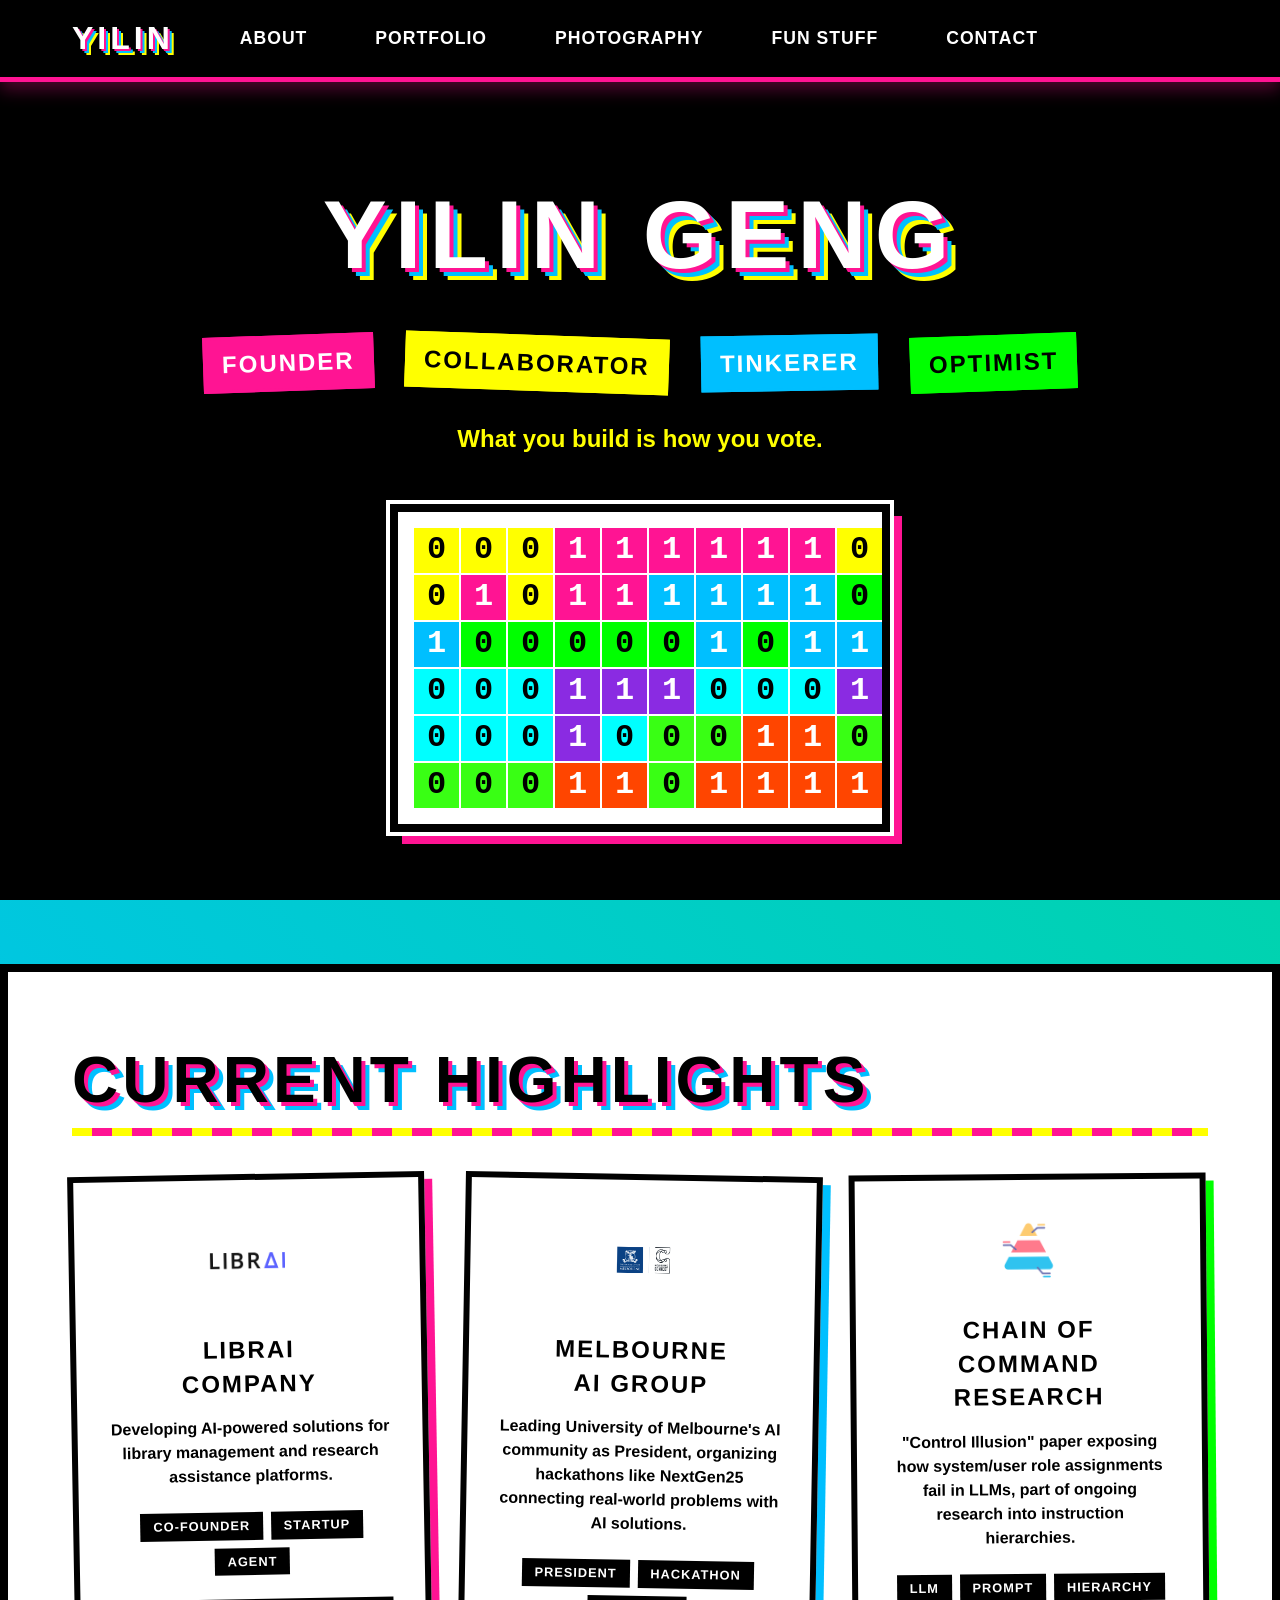
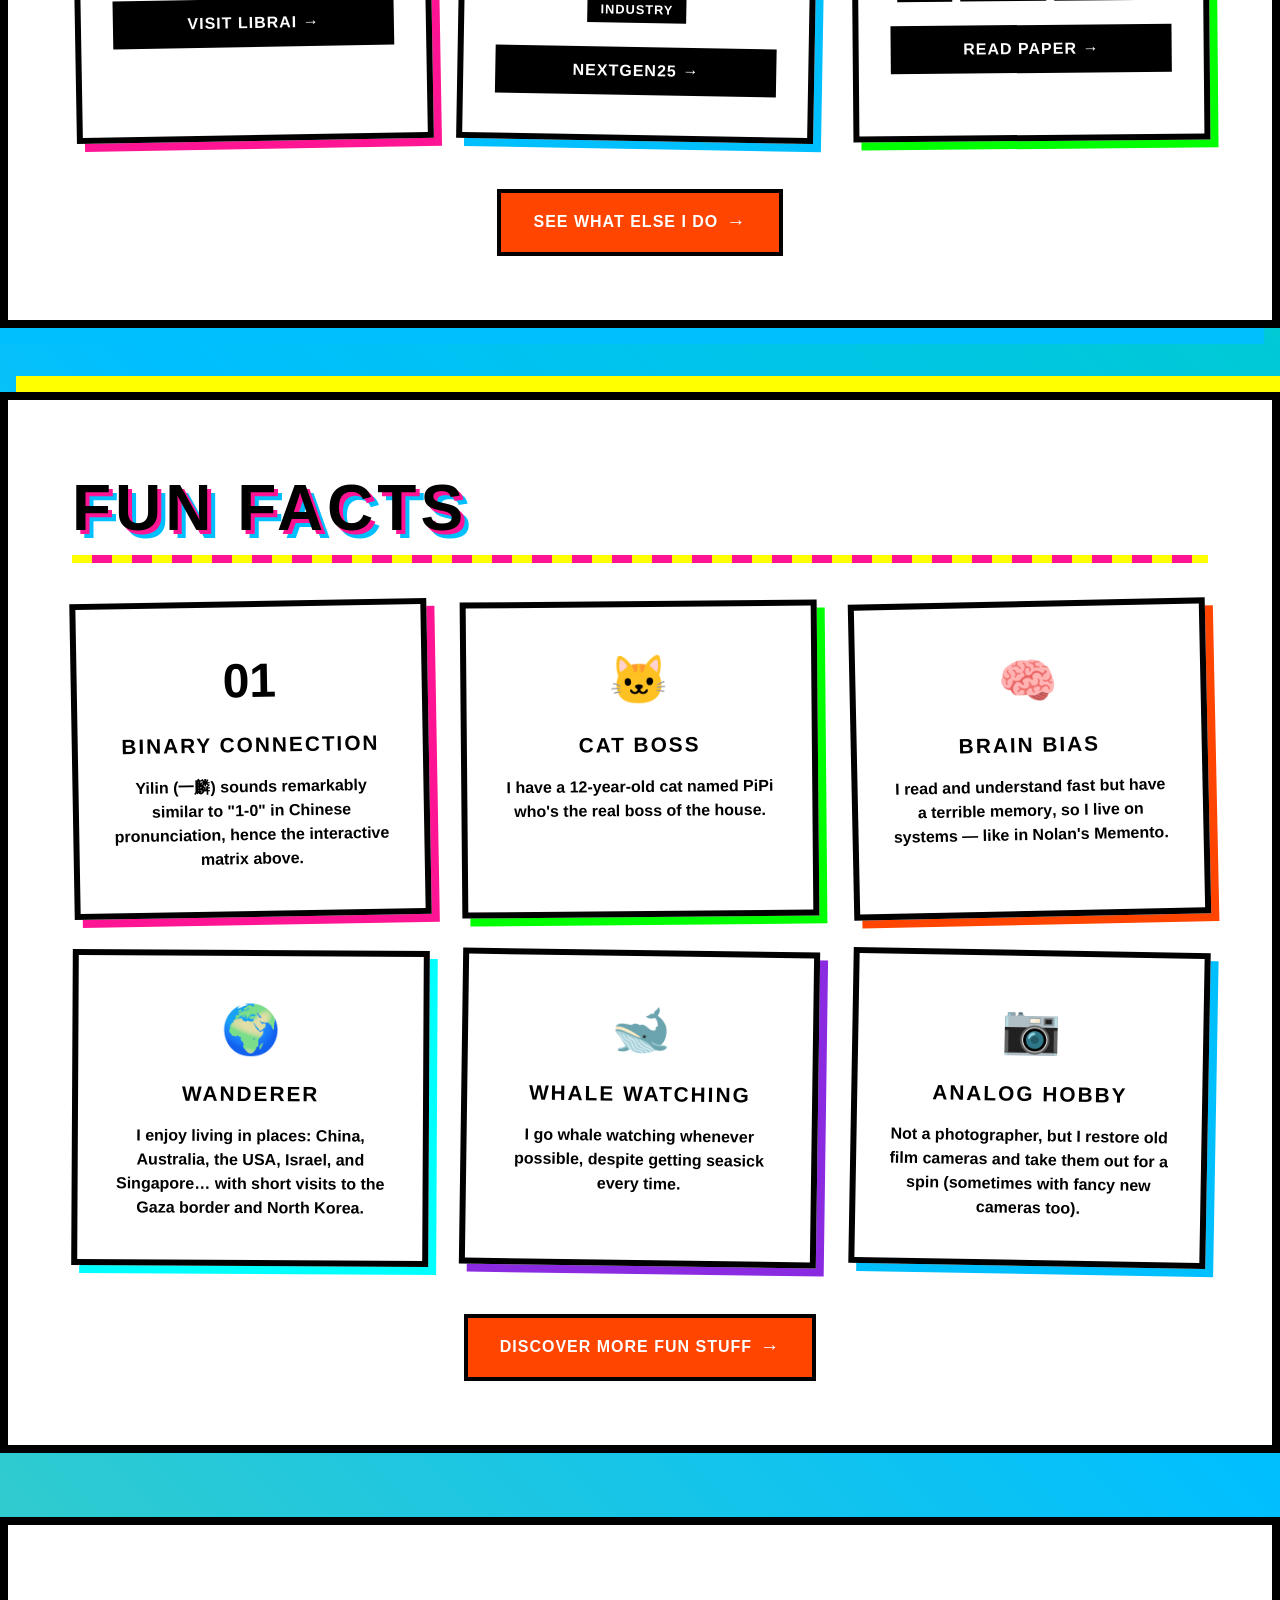
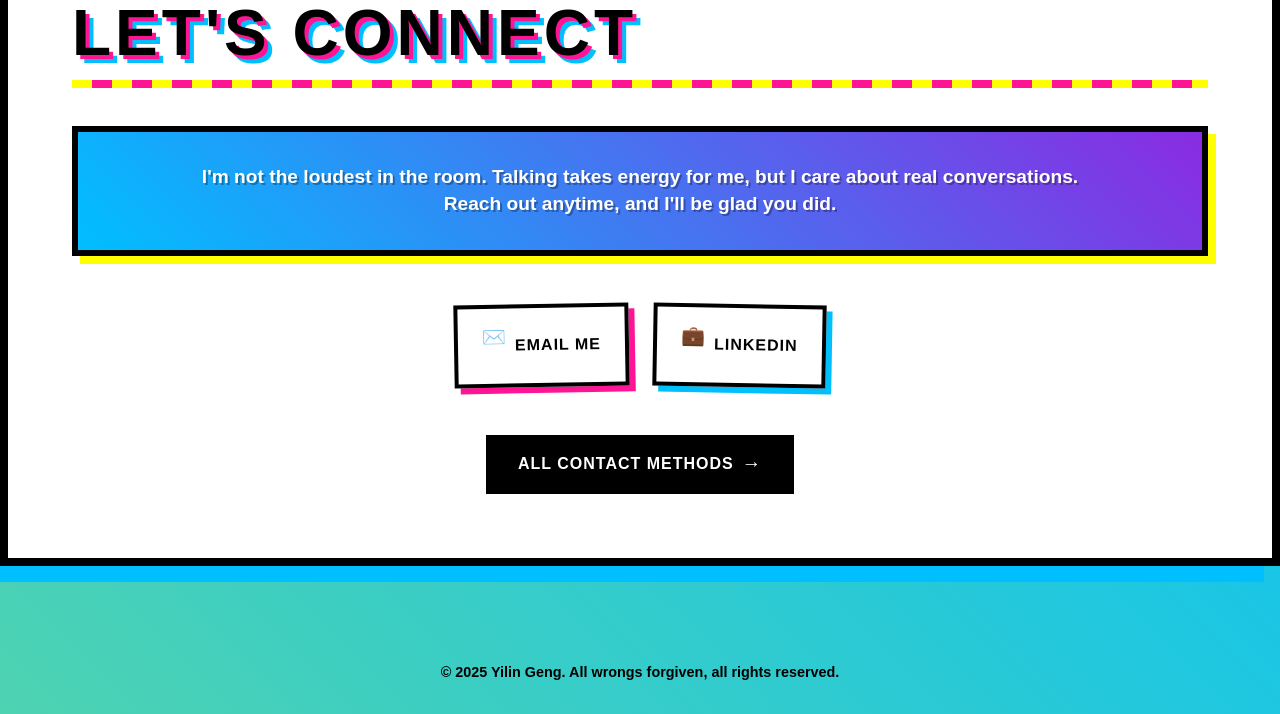
==== commit e1cc71cd: "minor update to about page" ====
--- a/index.html
+++ b/index.html
@@ -54,7 +54,7 @@
                 <h2 class="section-title">Current Highlights</h2>
                 <div class="activities-grid">
                     <div class="activity-card startup-card">
-                        <div class="activity-icon"><img src="logos/LibrAI.avif" alt="LibrAI" style="width: 60px; height: 60px; object-fit: contain;"></div>
+                        <div class="activity-icon"><img src="logos/LibrAI.avif" alt="LibrAI" style="width: 80px; height: 80px; object-fit: contain;"></div>
                         <h3>LibrAI<br>Company</h3>
                         <p>Developing AI-powered solutions for library management and research assistance platforms.</p>
                         <div class="activity-tags">
@@ -66,7 +66,7 @@
                     </div>
 
                     <div class="activity-card event-card">
-                        <div class="activity-icon"><img src="logos/Melbourne.jpg" alt="Melbourne AI" style="width: 60px; height: 60px; object-fit: contain; border-radius: 8px;"></div>
+                        <div class="activity-icon"><img src="logos/Melbourne.jpg" alt="Melbourne AI" style="width: 80px; height: 80px; object-fit: contain; border-radius: 8px;"></div>
                         <h3>Melbourne<br>AI Group</h3>
                         <p>Leading University of Melbourne's AI community as President, organizing hackathons like NextGen25 connecting real-world problems with AI solutions.</p>
                         <div class="activity-tags">
@@ -109,7 +109,7 @@
                 <h2 class="section-title">Fun Facts</h2>
                 <div class="facts-preview-grid">
                     <div class="fact-card binary-fact">
-                        <div class="fact-icon">🔢</div>
+                        <div class="fact-icon">01</div>
                         <h3>Binary Connection</h3>
                         <p><strong>Yilin (一麟)</strong> sounds remarkably similar to <strong>"1-0"</strong> in Chinese pronunciation, hence the interactive matrix above.</p>
                     </div>
@@ -160,16 +160,16 @@
                 <h2 class="section-title">Let's Connect</h2>
                 <div class="contact-preview-content">
                     <div class="contact-intro">
-                        <p>I'm not the loudest in the room. Talking takes energy for me, but I care about real conversations. Reach out anytime, and I'll be glad you did.</p>
+                        <p>I'm not the loudest in the room. Talking takes energy for me, but I care about real conversations.<br>Reach out anytime, and I'll be glad you did.</p>
                     </div>
 
                     <div class="contact-quick-links">
                         <a href="mailto:yilin.geng@outlook.com" class="contact-quick-link email-quick">
-                            <span class="contact-icon">✉️</span>
+                            <span class="contact-icon" style="vertical-align: middle;">✉️</span>
                             <span>Email Me</span>
                         </a>
                         <a href="https://www.linkedin.com/in/10link/" class="contact-quick-link linkedin-quick" target="_blank">
-                            <span class="contact-icon">💼</span>
+                            <span class="contact-icon" style="vertical-align: middle;">💼</span>
                             <span>LinkedIn</span>
                         </a>
                     </div>
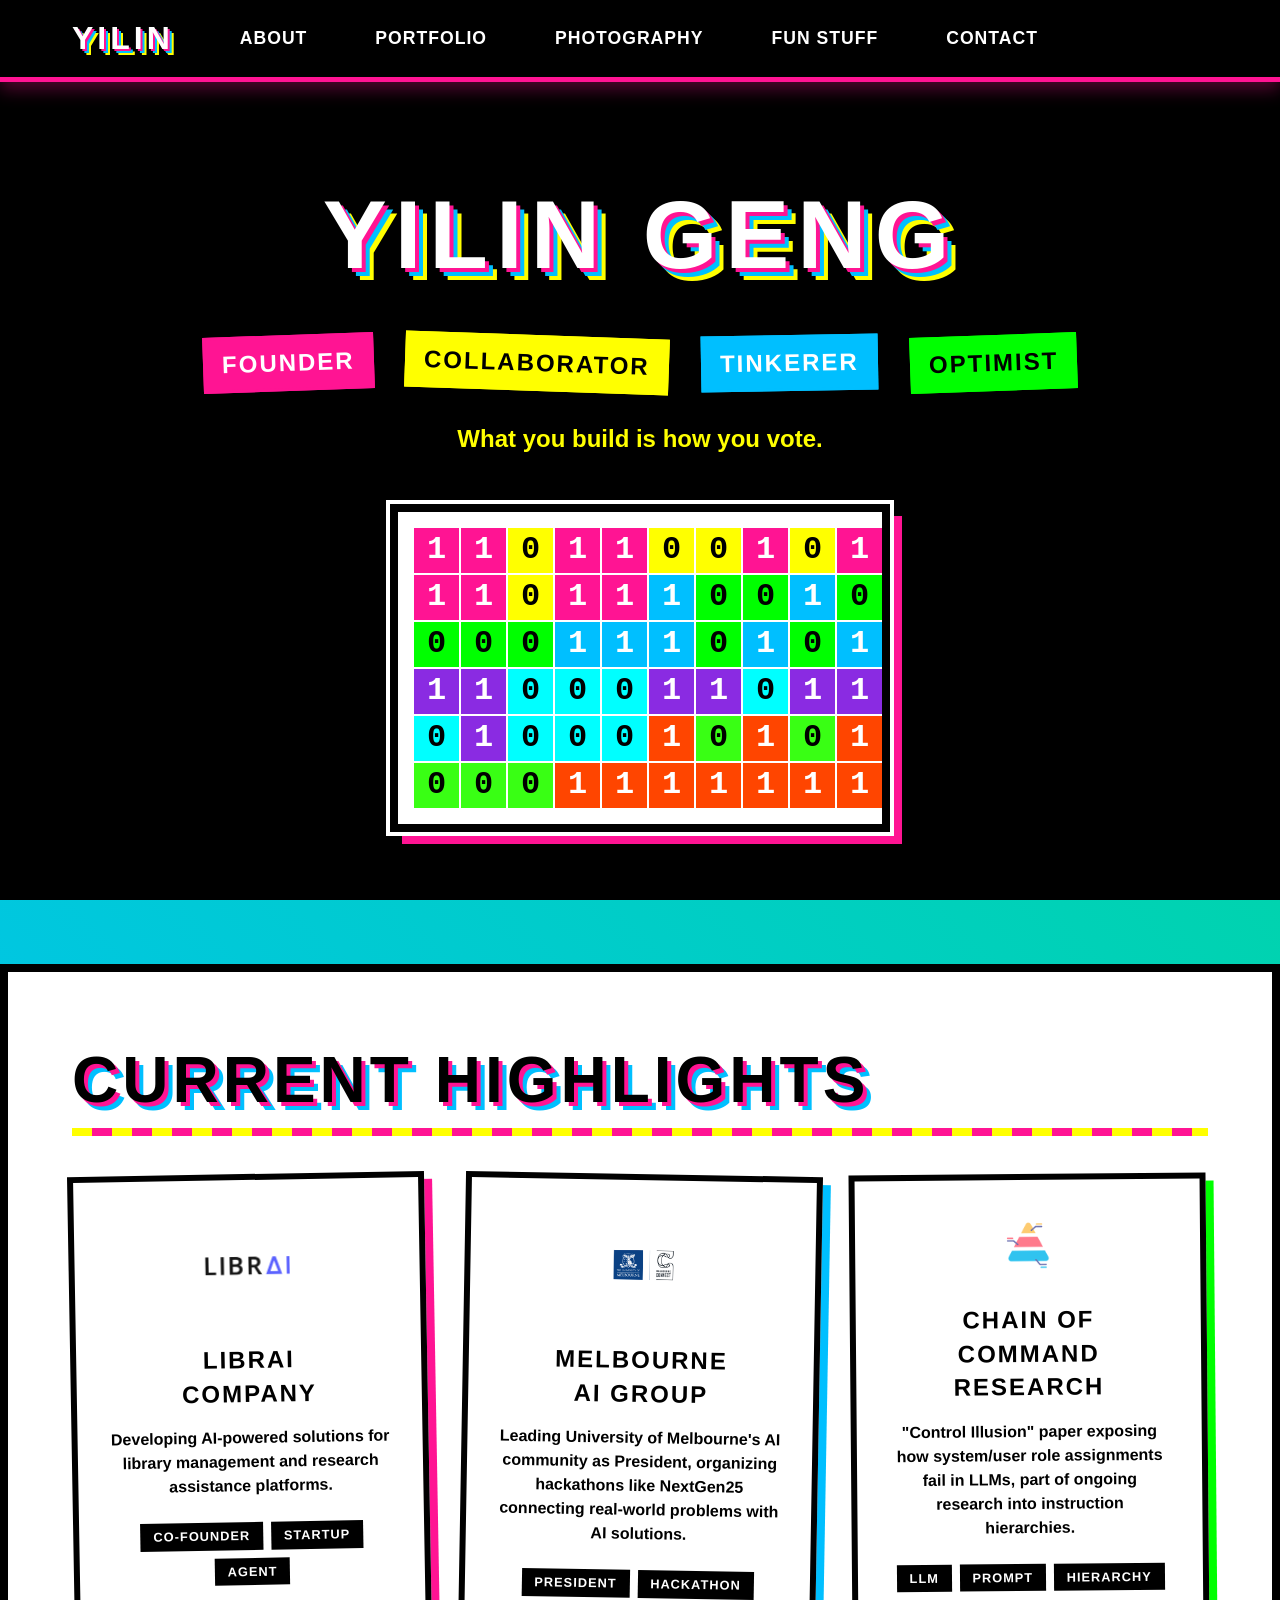
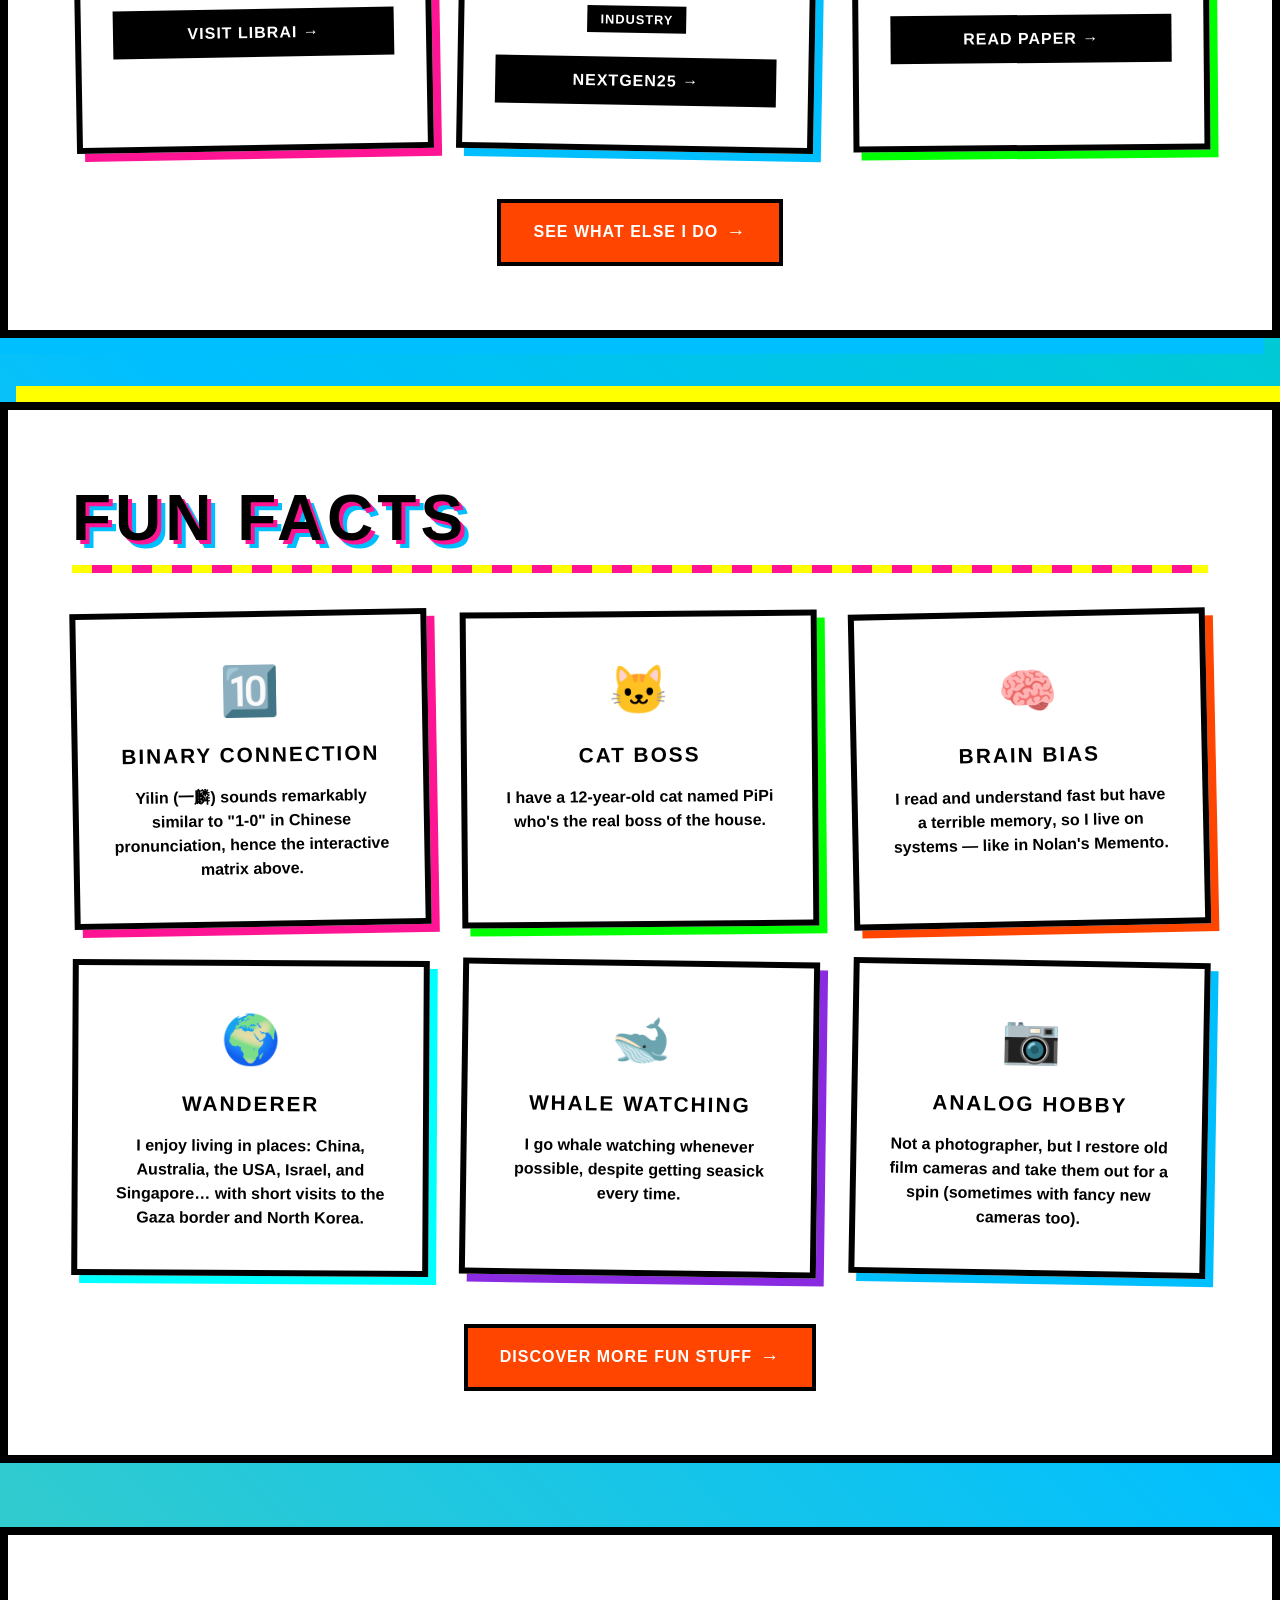
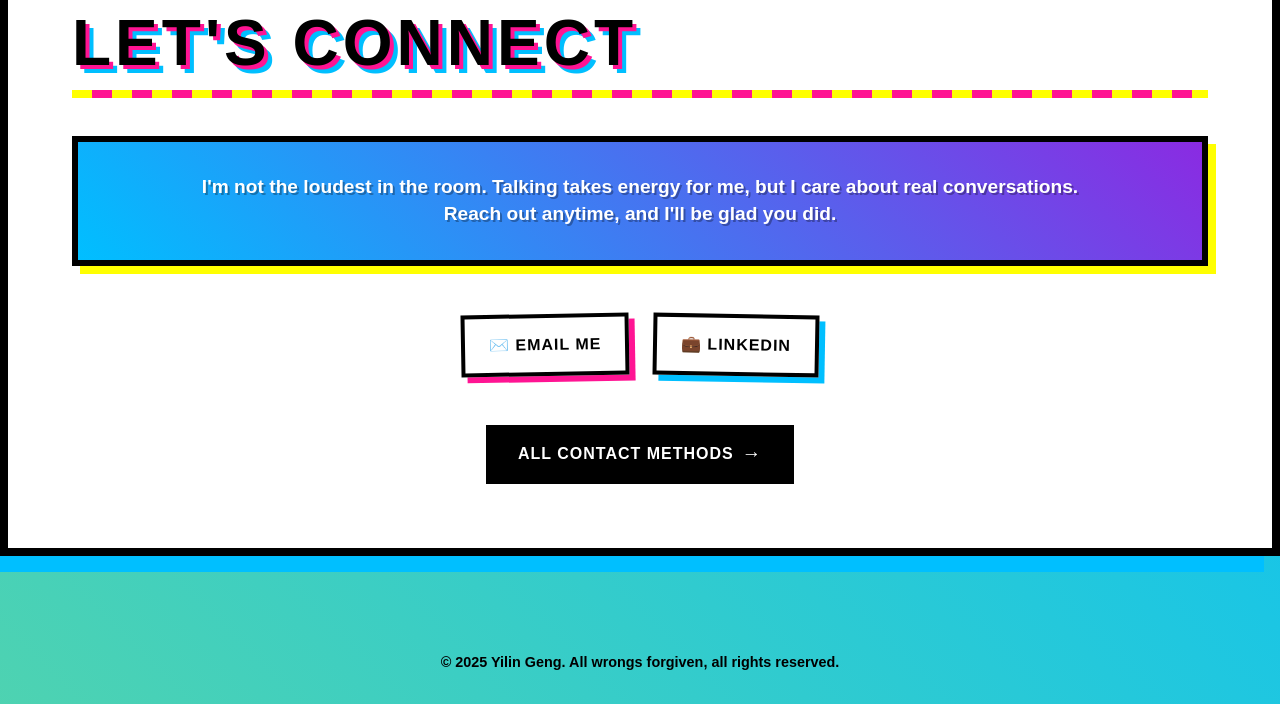
==== commit b71cfb58: "align emoji on contact me" ====
--- a/index.html
+++ b/index.html
@@ -54,7 +54,7 @@
                 <h2 class="section-title">Current Highlights</h2>
                 <div class="activities-grid">
                     <div class="activity-card startup-card">
-                        <div class="activity-icon"><img src="logos/LibrAI.avif" alt="LibrAI" style="width: 80px; height: 80px; object-fit: contain;"></div>
+                        <div class="activity-icon"><img src="logos/LibrAI.avif" alt="LibrAI" style="width: 90px; height: 90px; object-fit: contain;"></div>
                         <h3>LibrAI<br>Company</h3>
                         <p>Developing AI-powered solutions for library management and research assistance platforms.</p>
                         <div class="activity-tags">
@@ -66,7 +66,7 @@
                     </div>
 
                     <div class="activity-card event-card">
-                        <div class="activity-icon"><img src="logos/Melbourne.jpg" alt="Melbourne AI" style="width: 80px; height: 80px; object-fit: contain; border-radius: 8px;"></div>
+                        <div class="activity-icon"><img src="logos/Melbourne.jpg" alt="Melbourne AI" style="width: 90px; height: 90px; object-fit: contain; border-radius: 8px;"></div>
                         <h3>Melbourne<br>AI Group</h3>
                         <p>Leading University of Melbourne's AI community as President, organizing hackathons like NextGen25 connecting real-world problems with AI solutions.</p>
                         <div class="activity-tags">
@@ -82,7 +82,7 @@
                          Future: Add follow-up papers on instruction hierarchies in LLMs
                          Format: Update title, description, and arXiv link -->
                     <div class="activity-card research-card">
-                        <div class="activity-icon"><img src="logos/Chain.png" alt="Chain of Command" style="width: 60px; height: 60px; object-fit: contain;"></div>
+                        <div class="activity-icon"><img src="logos/Chain.png" alt="Chain of Command" style="width: 50px; height: 50px; object-fit: contain;"></div>
                         <h3>Chain of Command<br>Research</h3>
                         <p>"Control Illusion" paper exposing how system/user role assignments fail in LLMs, part of ongoing research into instruction hierarchies.</p>
                         <div class="activity-tags">
@@ -109,7 +109,7 @@
                 <h2 class="section-title">Fun Facts</h2>
                 <div class="facts-preview-grid">
                     <div class="fact-card binary-fact">
-                        <div class="fact-icon">01</div>
+                        <div class="fact-icon">🔟</div>
                         <h3>Binary Connection</h3>
                         <p><strong>Yilin (一麟)</strong> sounds remarkably similar to <strong>"1-0"</strong> in Chinese pronunciation, hence the interactive matrix above.</p>
                     </div>
@@ -165,12 +165,10 @@
 
                     <div class="contact-quick-links">
                         <a href="mailto:yilin.geng@outlook.com" class="contact-quick-link email-quick">
-                            <span class="contact-icon" style="vertical-align: middle;">✉️</span>
-                            <span>Email Me</span>
+                            <span>✉️ Email Me</span>
                         </a>
-                        <a href="https://www.linkedin.com/in/10link/" class="contact-quick-link linkedin-quick" target="_blank">
-                            <span class="contact-icon" style="vertical-align: middle;">💼</span>
-                            <span>LinkedIn</span>
+                        <a href="https://www.linkedin.com/in/10link/" class="contact-quick-link linkedin-quick">
+                            <span>💼 LinkedIn</span>
                         </a>
                     </div>
 
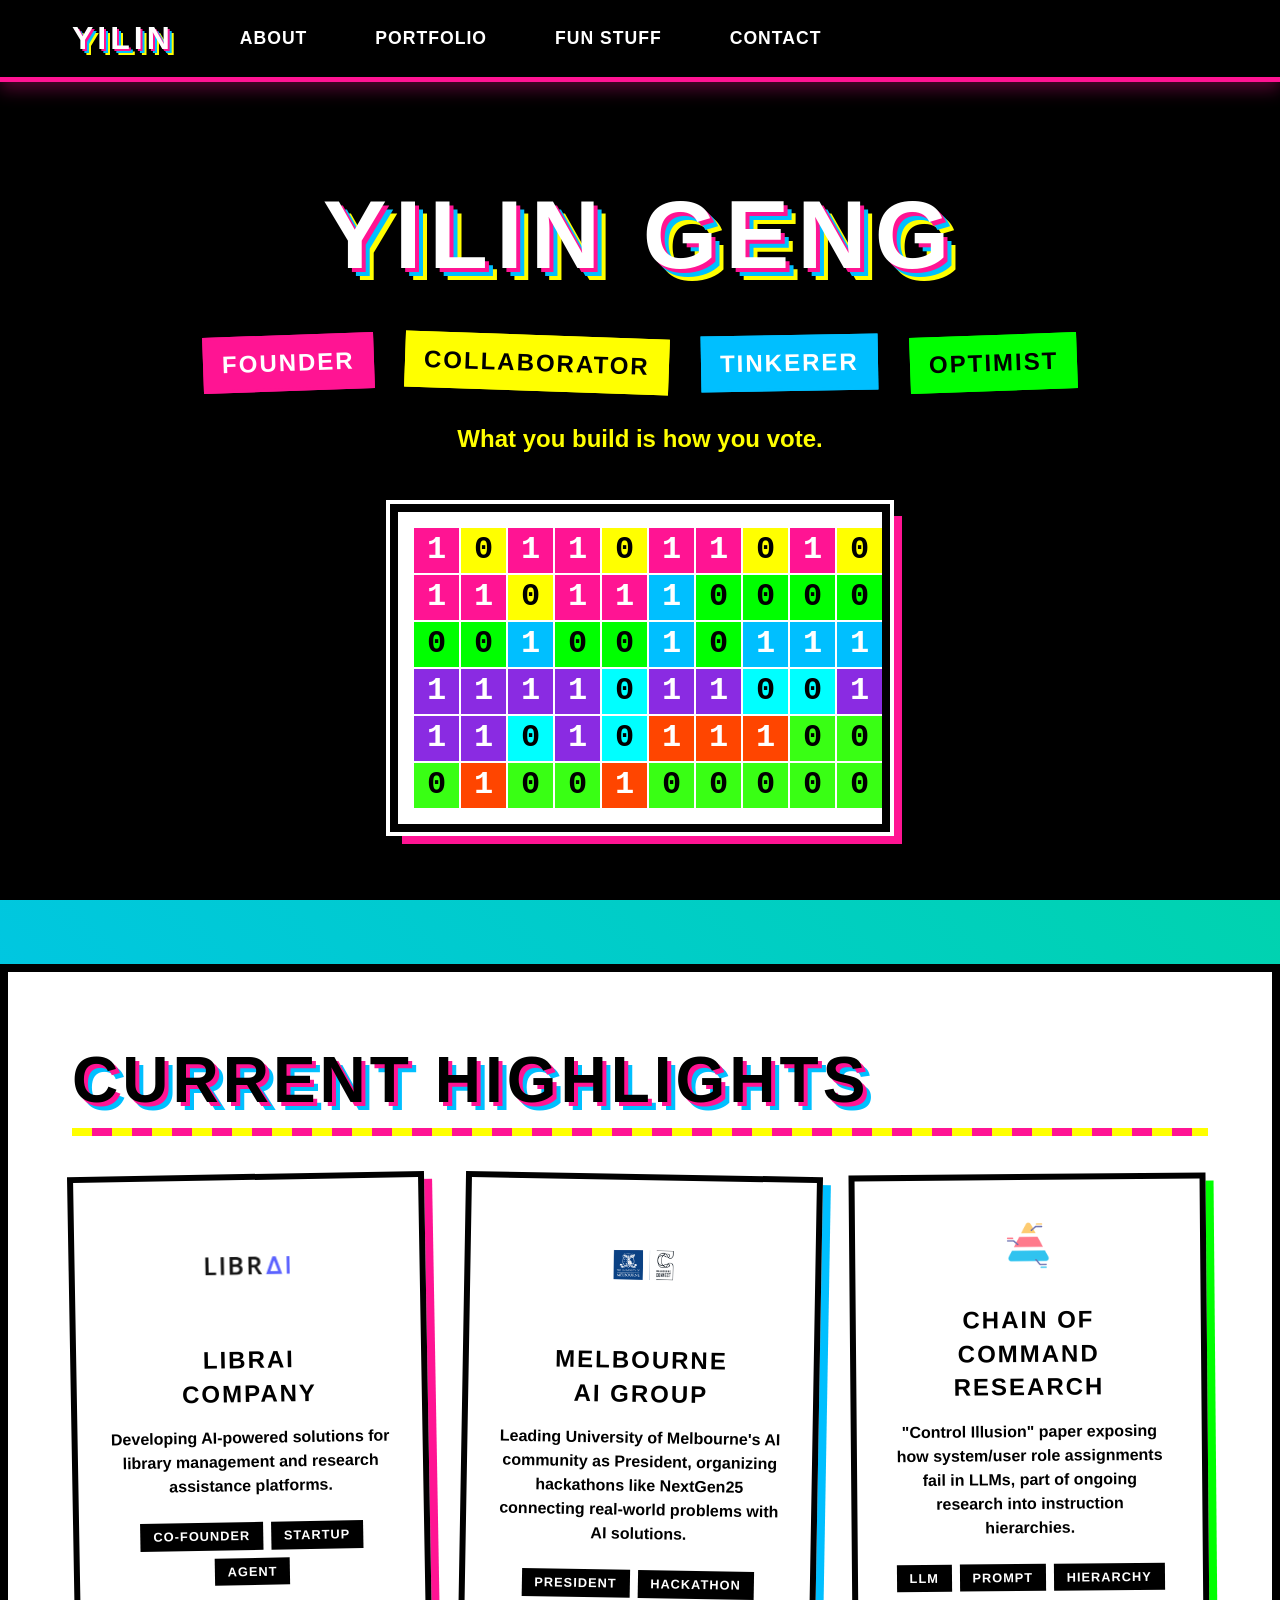
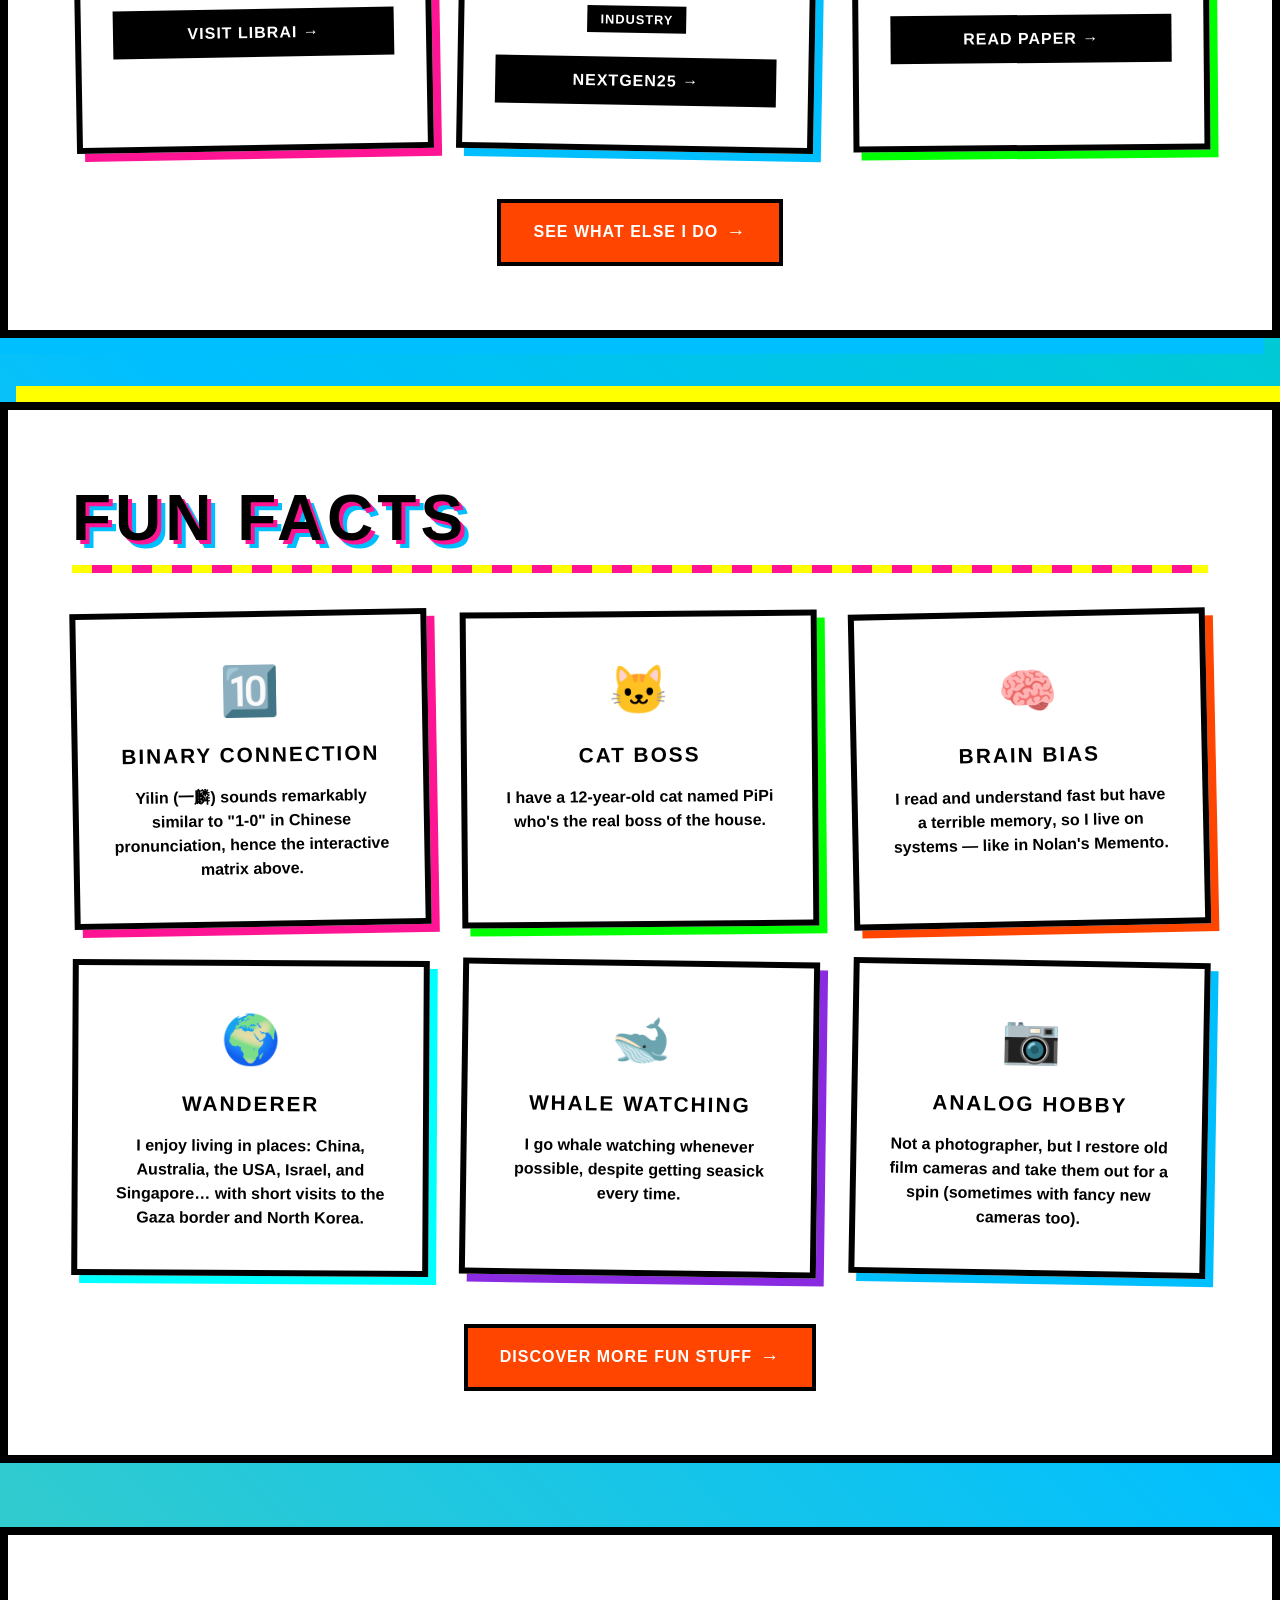
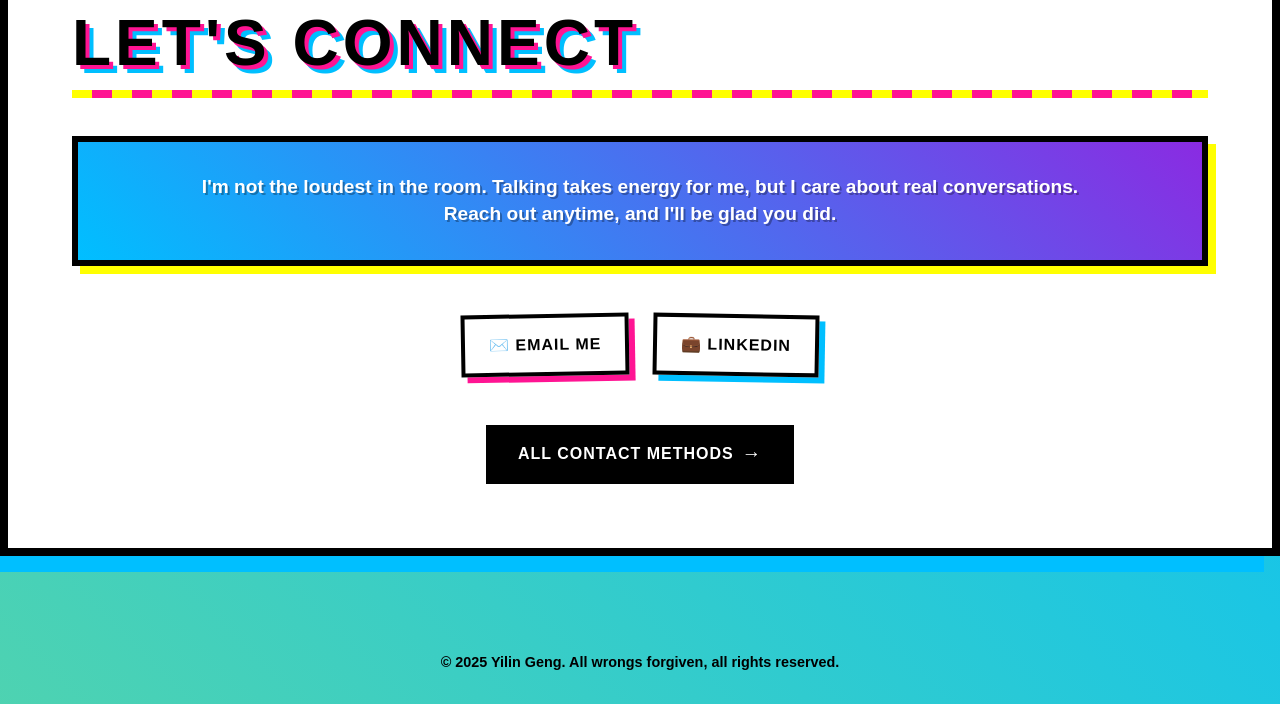
==== commit fc1af2a7: "file-based content update system" ====
--- a/index.html
+++ b/index.html
@@ -13,7 +13,6 @@
             <ul class="nav-menu">
                 <li><a href="index.html" class="nav-link">About</a></li>
                 <li><a href="portfolio.html" class="nav-link">Portfolio</a></li>
-                <li><a href="photography.html" class="nav-link">Photography</a></li>
                 <li><a href="projects.html" class="nav-link">Fun Stuff</a></li>
                 <li><a href="contact.html" class="nav-link">Contact</a></li>
             </ul>
--- a/style.css
+++ b/style.css
@@ -2129,4 +2129,216 @@
     justify-content: center;
     padding: 3rem;
     color: var(--medium-gray);
+}
+
+/* New Contact Page Styles */
+.contact-scenarios {
+    display: grid;
+    gap: 3rem;
+    margin: 4rem 0;
+}
+
+.scenario-card {
+    background: var(--white);
+    border: 6px solid var(--black);
+    overflow: hidden;
+    transition: all 0.3s ease;
+}
+
+.scenario-card:hover {
+    transform: rotate(0deg) !important;
+    box-shadow: 12px 12px 0px var(--bright-yellow);
+}
+
+.startup-scenario {
+    box-shadow: 8px 8px 0px var(--electric-pink);
+}
+
+.academic-scenario {
+    box-shadow: 8px 8px 0px var(--electric-blue);
+}
+
+.social-scenario {
+    box-shadow: 8px 8px 0px var(--lime-green);
+}
+
+.scenario-header {
+    padding: 2rem;
+    display: flex;
+    align-items: center;
+    gap: 1.5rem;
+    border-bottom: 4px solid var(--black);
+}
+
+.scenario-icon {
+    font-size: 3rem;
+    flex-shrink: 0;
+}
+
+.scenario-title-area h2 {
+    font-size: 1.8rem;
+    font-weight: 900;
+    text-transform: uppercase;
+    letter-spacing: 2px;
+    margin: 0 0 0.5rem 0;
+    color: var(--white);
+}
+
+.scenario-subtitle {
+    font-size: 1rem;
+    font-weight: 700;
+    text-transform: uppercase;
+    letter-spacing: 1px;
+    color: rgba(255, 255, 255, 0.9);
+}
+
+.scenario-content {
+    padding: 2.5rem;
+}
+
+.scenario-content p {
+    font-size: 1.1rem;
+    font-weight: 600;
+    line-height: 1.6;
+    margin-bottom: 2rem;
+    color: var(--black);
+}
+
+.contact-details {
+    margin: 2rem 0;
+    display: grid;
+    gap: 1rem;
+}
+
+.contact-method {
+    display: flex;
+    align-items: center;
+    gap: 1rem;
+    background: rgba(0, 0, 0, 0.05);
+    padding: 1rem;
+    border-left: 4px solid var(--black);
+}
+
+.contact-label {
+    font-weight: 900;
+    text-transform: uppercase;
+    letter-spacing: 1px;
+    color: var(--black);
+    flex-shrink: 0;
+    min-width: 120px;
+}
+
+.contact-value {
+    font-weight: 700;
+    color: var(--black);
+    text-decoration: none;
+    transition: all 0.3s ease;
+}
+
+.contact-value:hover {
+    color: var(--electric-pink);
+    text-decoration: underline;
+}
+
+.scenario-tags {
+    display: flex;
+    gap: 0.8rem;
+    flex-wrap: wrap;
+    margin-top: 1.5rem;
+}
+
+.scenario-tag {
+    background: var(--black);
+    color: var(--white);
+    padding: 0.5rem 1rem;
+    font-size: 0.8rem;
+    font-weight: 900;
+    text-transform: uppercase;
+    letter-spacing: 1px;
+    border: 2px solid var(--black);
+    transition: all 0.3s ease;
+}
+
+.scenario-tag:hover {
+    background: var(--bright-yellow);
+    color: var(--black);
+    transform: rotate(-2deg);
+}
+
+.response-info {
+    margin: 4rem 0 2rem 0;
+}
+
+.response-card {
+    background: var(--white);
+    border: 6px solid var(--black);
+    box-shadow: 8px 8px 0px var(--hot-orange);
+    padding: 2.5rem;
+    text-align: center;
+}
+
+.response-title {
+    font-size: 1.5rem;
+    font-weight: 900;
+    text-transform: uppercase;
+    letter-spacing: 2px;
+    margin-bottom: 2rem;
+    color: var(--black);
+}
+
+.response-grid {
+    display: grid;
+    gap: 1.5rem;
+    max-width: 600px;
+    margin: 0 auto;
+}
+
+.response-item {
+    display: flex;
+    justify-content: space-between;
+    align-items: center;
+    padding: 1rem;
+    background: rgba(0, 0, 0, 0.05);
+    border-left: 4px solid var(--black);
+}
+
+.response-type {
+    font-weight: 700;
+    color: var(--black);
+}
+
+.response-time {
+    font-weight: 900;
+    color: var(--electric-pink);
+    text-transform: uppercase;
+    letter-spacing: 1px;
+}
+
+/* Responsive design for contact scenarios */
+@media (max-width: 768px) {
+    .scenario-header {
+        flex-direction: column;
+        text-align: center;
+        gap: 1rem;
+    }
+    
+    .scenario-title-area h2 {
+        font-size: 1.5rem;
+    }
+    
+    .contact-method {
+        flex-direction: column;
+        text-align: center;
+        gap: 0.5rem;
+    }
+    
+    .contact-label {
+        min-width: auto;
+    }
+    
+    .response-item {
+        flex-direction: column;
+        gap: 0.5rem;
+        text-align: center;
+    }
 }
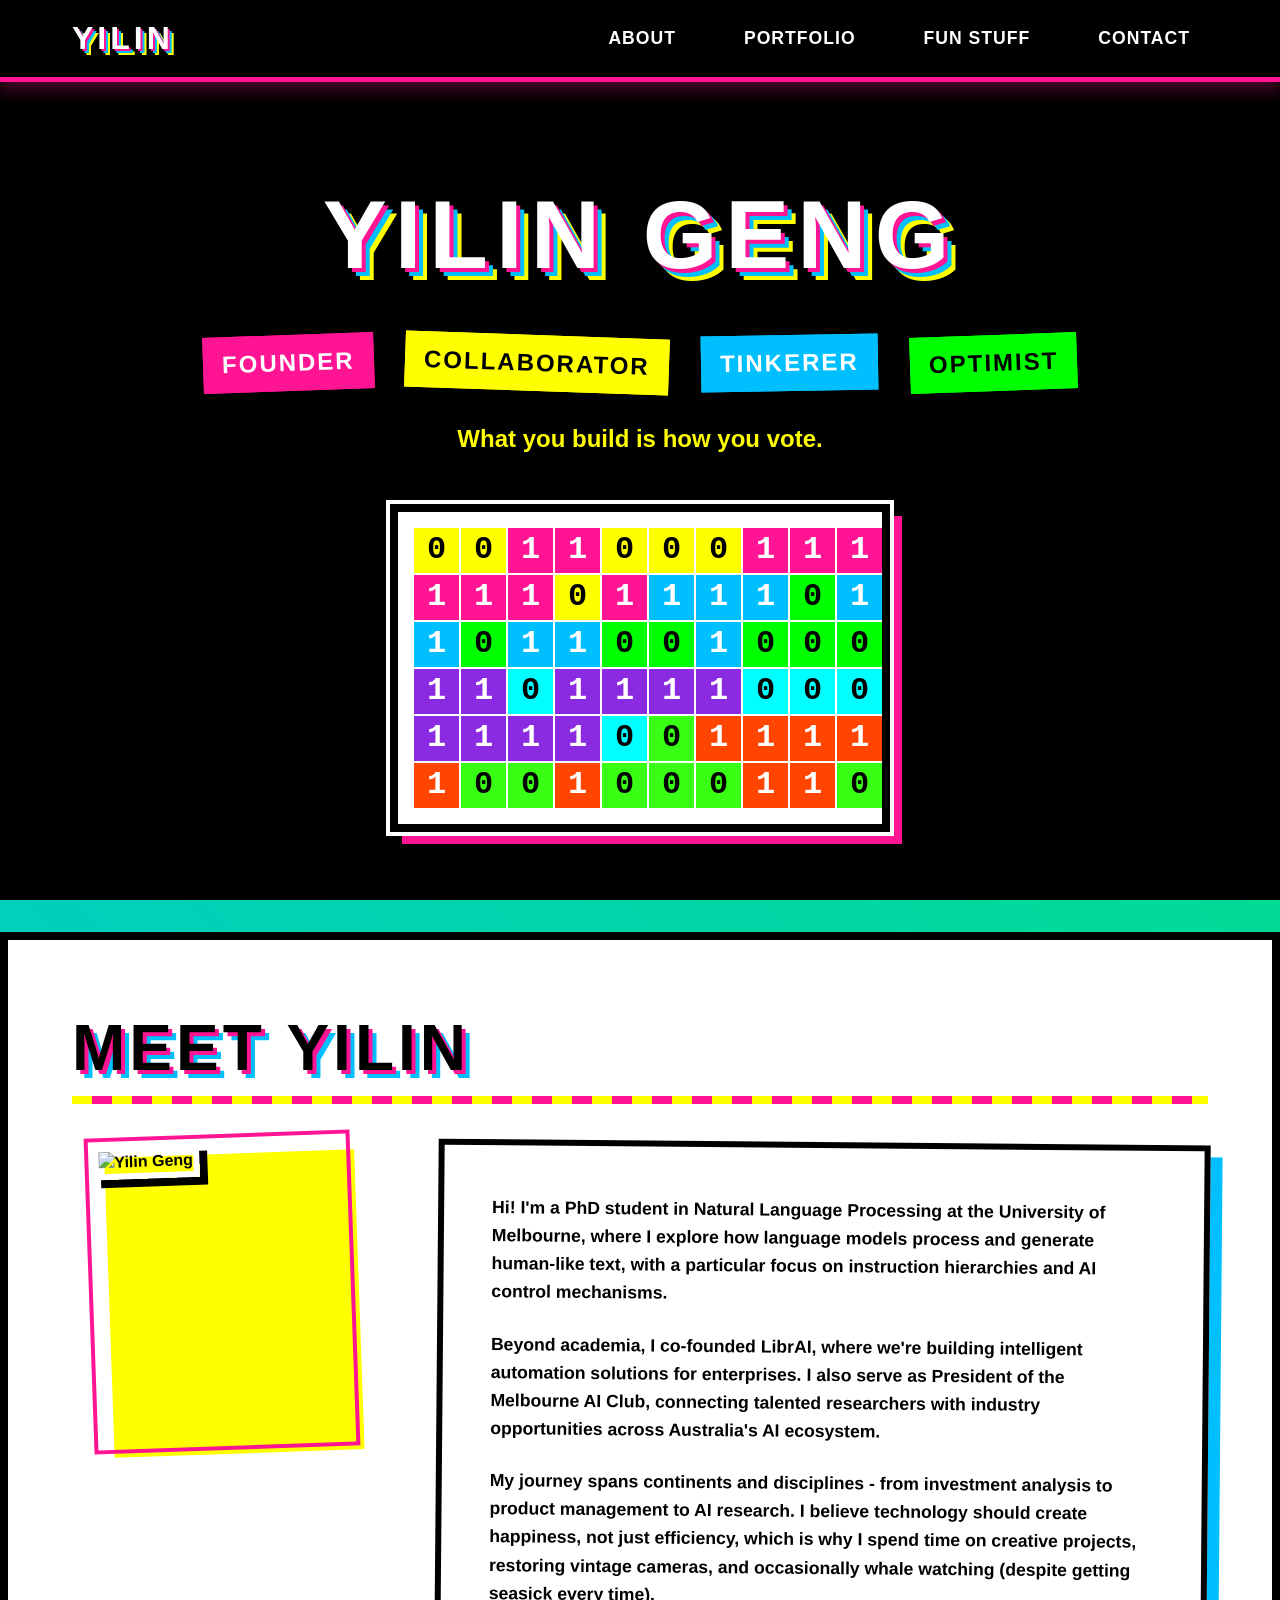
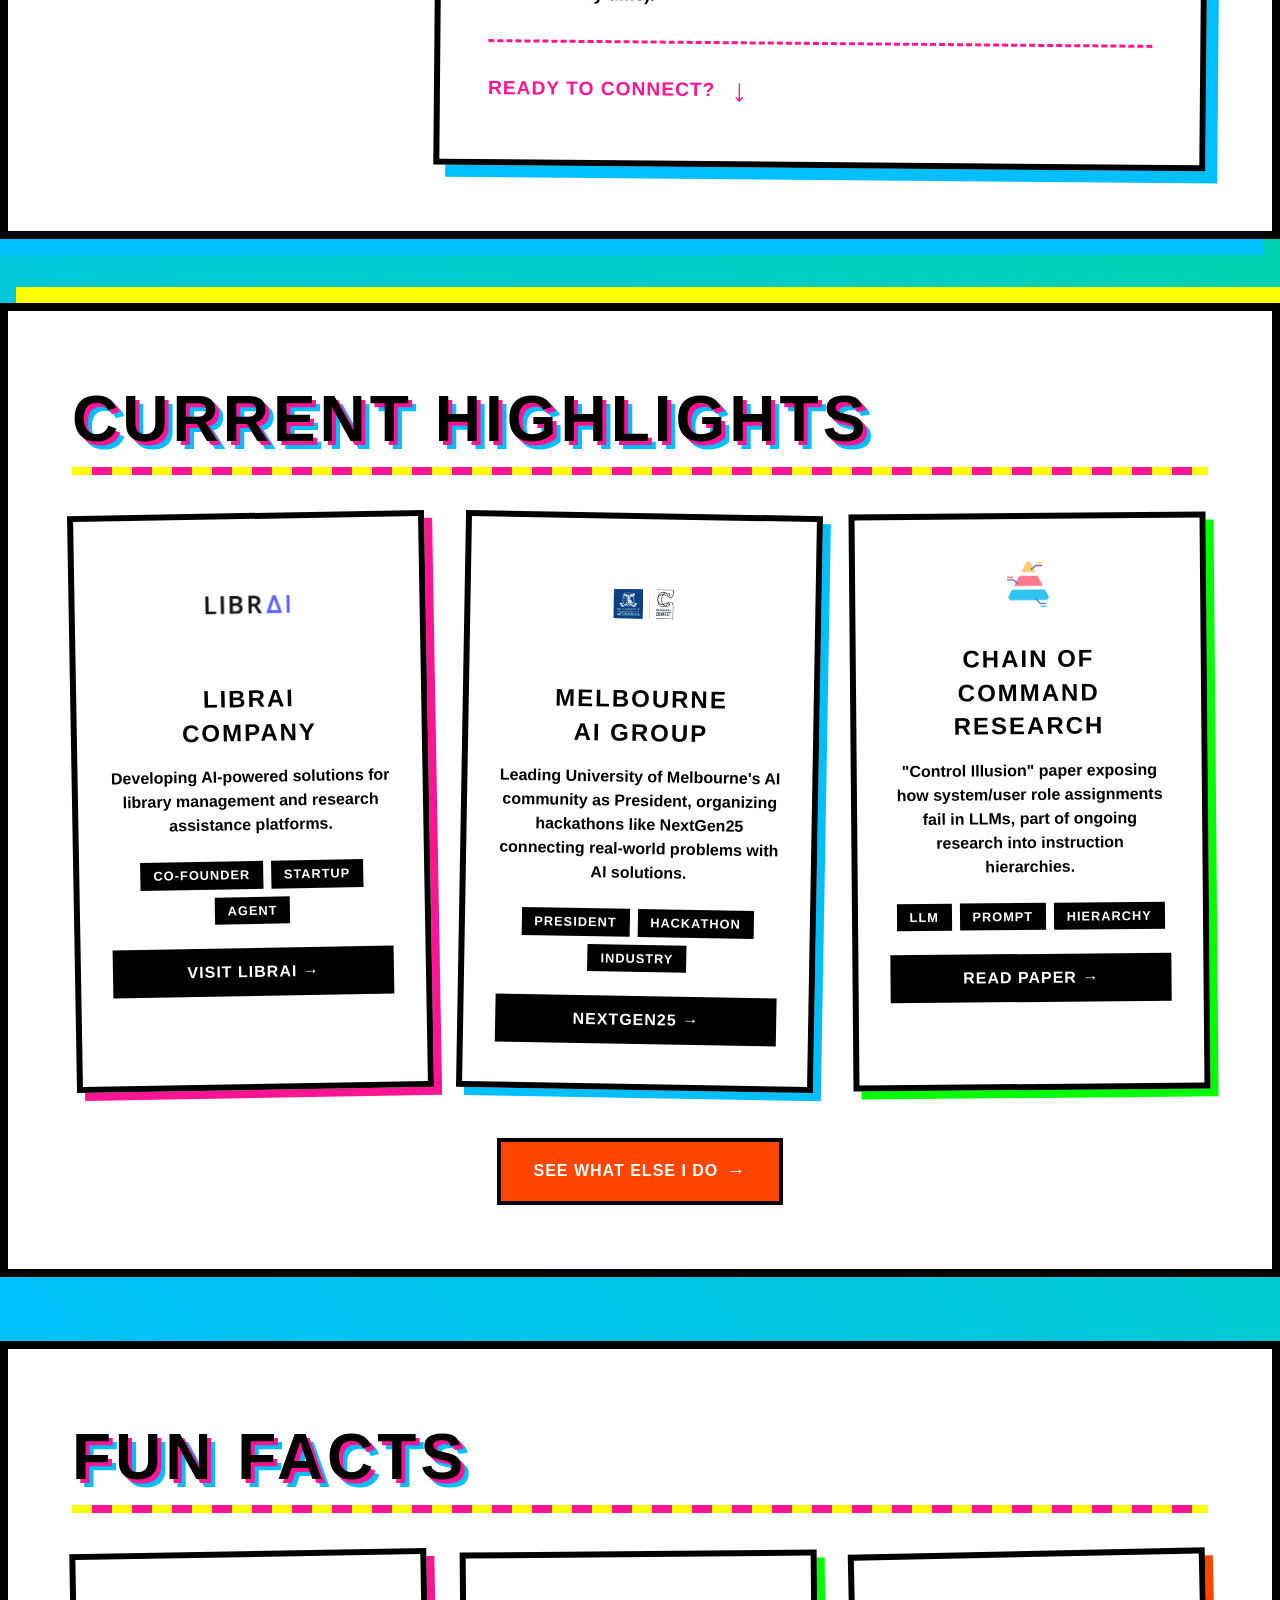
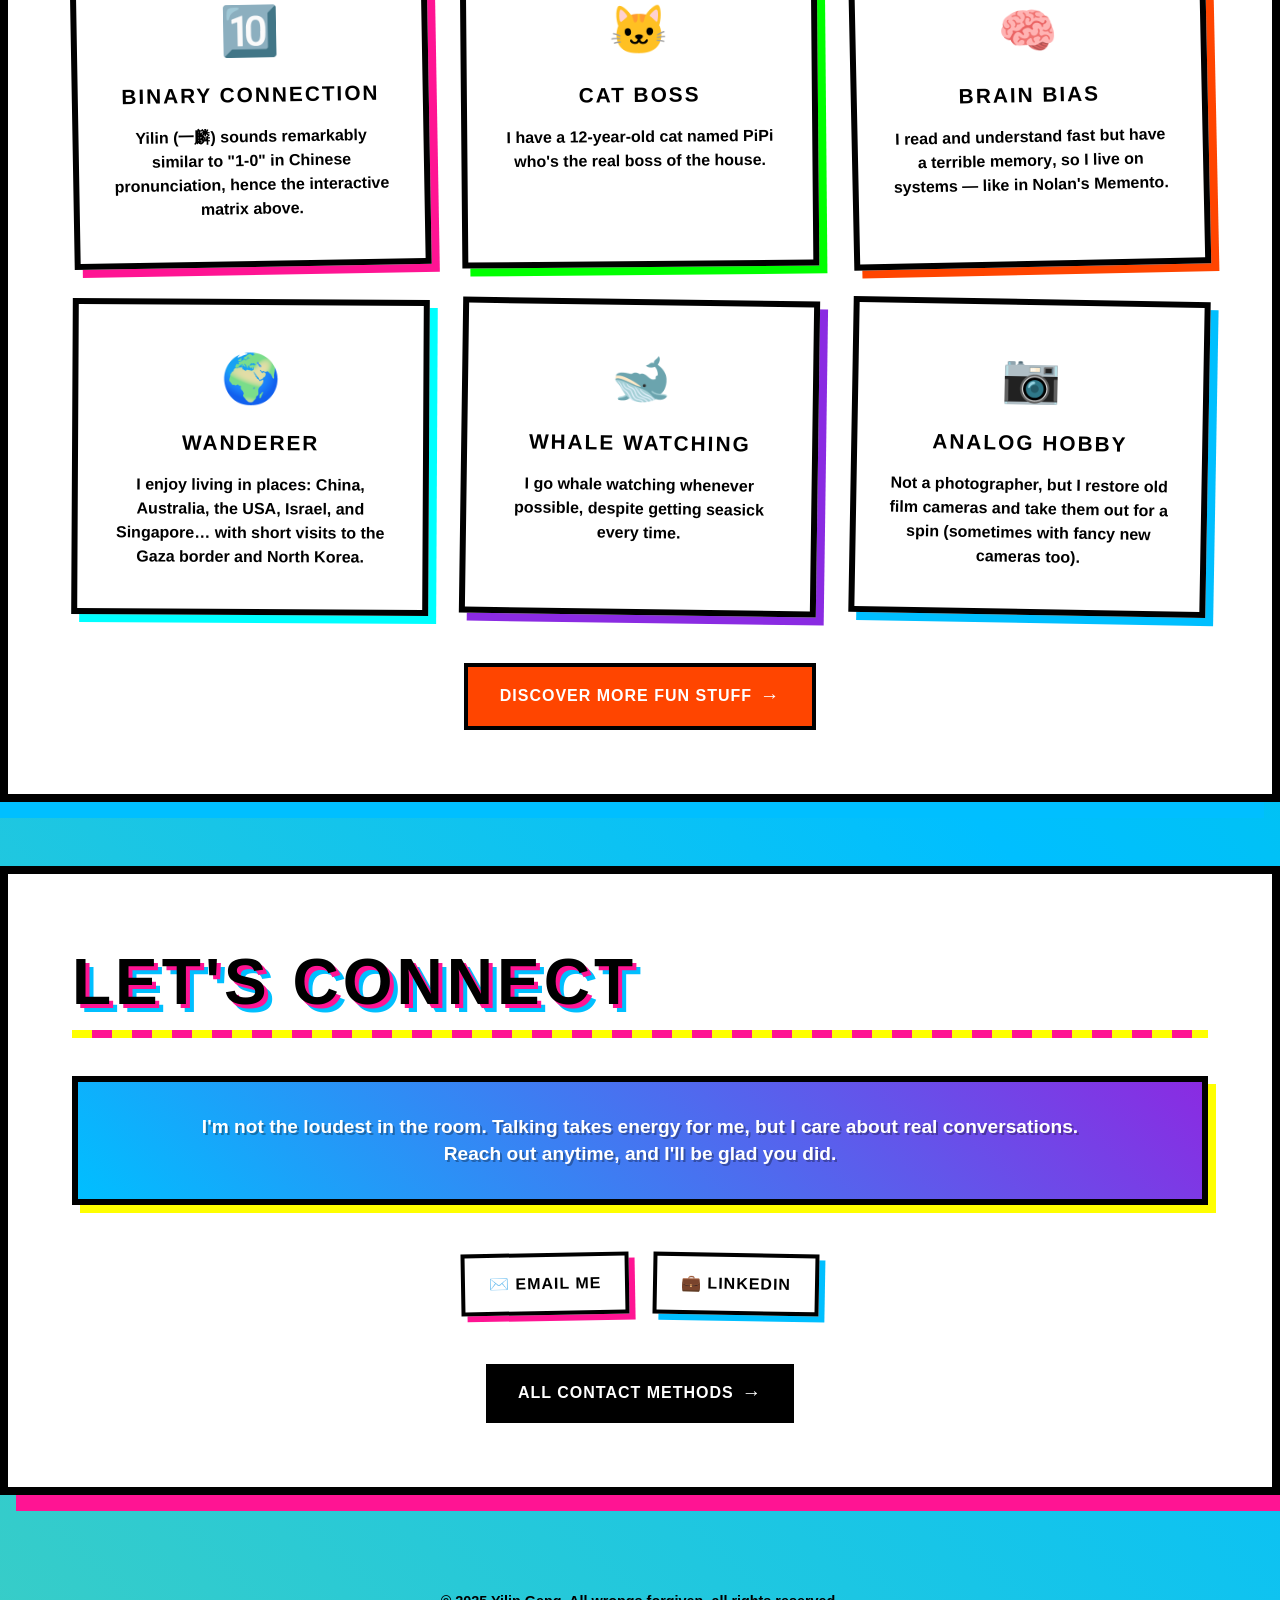
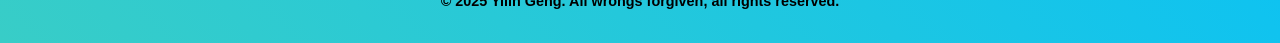
==== commit cbf2af25: "add about_me and education" ====
--- a/index.html
+++ b/index.html
@@ -47,6 +47,38 @@
             </div>
         </section>
 
+        <!-- Profile Introduction Section -->
+        <section class="profile-intro section">
+            <div class="container">
+                <h2 class="section-title">Meet Yilin</h2>
+                
+                <div class="profile-content">
+                    <div class="profile-photo-container">
+                        <div class="profile-photo">
+                            <img src="profile_photo.jpg" alt="Yilin Geng" />
+                            <div class="photo-frame"></div>
+                            <div class="photo-shadow"></div>
+                        </div>
+                    </div>
+                    
+                    <div class="profile-text">
+                        <div class="intro-card">
+                            <p>Hi! I'm a PhD student in Natural Language Processing at the University of Melbourne, where I explore how language models process and generate human-like text, with a particular focus on instruction hierarchies and AI control mechanisms.</p>
+                            
+                            <p>Beyond academia, I co-founded <strong>LibrAI</strong>, where we're building intelligent automation solutions for enterprises. I also serve as President of the Melbourne AI Club, connecting talented researchers with industry opportunities across Australia's AI ecosystem.</p>
+                            
+                            <p>My journey spans continents and disciplines - from investment analysis to product management to AI research. I believe technology should create happiness, not just efficiency, which is why I spend time on creative projects, restoring vintage cameras, and occasionally whale watching (despite getting seasick every time).</p>
+                            
+                            <div class="intro-signature">
+                                <span class="signature-text">Ready to connect?</span>
+                                <span class="signature-arrow">↓</span>
+                            </div>
+                        </div>
+                    </div>
+                </div>
+            </div>
+        </section>
+
         <!-- Current Highlights Section -->
         <section class="current-activities section">
             <div class="container">
--- a/style.css
+++ b/style.css
@@ -65,9 +65,9 @@
     margin: 0 auto;
     padding: 1rem 2rem;
     display: flex;
-    justify-content: flex-start;
+    justify-content: space-between;
     align-items: center;
-    gap: 3rem;
+    gap: 2rem;
 }
 
 .nav-brand {
@@ -556,14 +556,414 @@
     font-size: 0.9rem;
 }
 
-/* Responsive Design */
-@media (max-width: 768px) {
+/* ===== COMPREHENSIVE RESPONSIVE DESIGN ===== */
+
+/* Large Desktop (1440px and up) */
+@media (min-width: 1440px) {
+    .container {
+        max-width: 1400px;
+    }
+    
+    .hero-title {
+        font-size: 8rem;
+        letter-spacing: 8px;
+    }
+    
+    .section-title {
+        font-size: 4rem;
+        letter-spacing: 4px;
+    }
+    
+    .nav-brand {
+        font-size: 2.2rem;
+        letter-spacing: 5px;
+    }
+}
+
+/* Standard Desktop (1024px - 1439px) */
+@media (min-width: 1024px) and (max-width: 1439px) {
+    .container {
+        max-width: 1200px;
+        padding: 0 2rem;
+    }
+    
+    .nav-container {
+        padding: 1rem 2rem;
+    }
+}
+
+/* Tablet Landscape (768px - 1023px) */
+@media (min-width: 768px) and (max-width: 1023px) {
+    .container {
+        padding: 0 1.5rem;
+    }
+    
+    .nav-container {
+        padding: 1rem 1.5rem;
+        gap: 1.5rem;
+    }
+    
+    .nav-brand {
+        font-size: 1.8rem;
+        letter-spacing: 3px;
+    }
+    
+    .nav-menu {
+        gap: 1.5rem;
+    }
+    
+    .nav-link {
+        font-size: 1rem;
+        padding: 8px 14px;
+    }
+    
+    .hero-title {
+        font-size: 4.5rem;
+        letter-spacing: 5px;
+    }
+    
+    .section-title {
+        font-size: 3rem;
+        letter-spacing: 3px;
+    }
+    
+    .albums-grid,
+    .projects-grid,
+    .portfolio-grid {
+        grid-template-columns: repeat(2, 1fr);
+        gap: 1.5rem;
+    }
+    
+    .philosophy-grid {
+        grid-template-columns: repeat(2, 1fr);
+    }
+    
+    .warhol-grid {
+        grid-template-columns: repeat(2, 1fr);
+    }
+    
+    .portrait-grid {
+        grid-template-columns: repeat(3, 1fr);
+        max-width: 400px;
+    }
+    
+    .portrait-panel {
+        width: 120px;
+        height: 120px;
+        font-size: 3.5rem;
+    }
+}
+
+/* Tablet Portrait (481px - 767px) */
+@media (min-width: 481px) and (max-width: 767px) {
+    .container {
+        padding: 0 1rem;
+    }
+    
     .nav-container {
         padding: 1rem;
         flex-direction: column;
         gap: 1rem;
     }
     
+    .nav-brand {
+        font-size: 1.6rem;
+        letter-spacing: 2px;
+    }
+    
+    .nav-menu {
+        gap: 1rem;
+        flex-wrap: wrap;
+        justify-content: center;
+    }
+    
+    .nav-link {
+        font-size: 0.95rem;
+        padding: 8px 12px;
+    }
+    
+    .hero-title {
+        font-size: 3.5rem;
+        letter-spacing: 3px;
+    }
+    
+    .section-title {
+        font-size: 2.8rem;
+        letter-spacing: 2px;
+    }
+    
+    .pop-title {
+        font-size: 2.2rem;
+        letter-spacing: 2px;
+    }
+    
+    .hero-subtitle {
+        flex-direction: column;
+        align-items: center;
+        gap: 1rem;
+    }
+    
+    .portrait-grid {
+        grid-template-columns: repeat(2, 1fr);
+        max-width: 320px;
+    }
+    
+    .portrait-panel {
+        width: 140px;
+        height: 140px;
+        font-size: 3.2rem;
+    }
+    
+    .quick-links {
+        grid-template-columns: 1fr;
+        gap: 1rem;
+    }
+    
+    .albums-grid,
+    .projects-grid,
+    .portfolio-grid {
+        grid-template-columns: 1fr;
+        gap: 1.5rem;
+    }
+    
+    .philosophy-grid,
+    .fun-philosophy,
+    .facts-grid {
+        grid-template-columns: 1fr;
+    }
+    
+    .portfolio-tabs {
+        flex-wrap: wrap;
+        gap: 0.5rem;
+        justify-content: center;
+    }
+    
+    .tab-btn {
+        padding: 0.8rem 1rem;
+        font-size: 0.9rem;
+    }
+    
+    /* Contact page tablet adjustments */
+    .scenario-header {
+        padding: 1.5rem;
+        gap: 1rem;
+    }
+    
+    .scenario-content {
+        padding: 2rem;
+    }
+    
+    .contact-button {
+        padding: 1.2rem;
+        gap: 1rem;
+    }
+    
+    .button-title {
+        font-size: 1.1rem;
+        letter-spacing: 1.5px;
+    }
+    
+    .button-icon {
+        font-size: 2rem;
+    }
+    
+    /* Profile section tablet */
+    .profile-content {
+        grid-template-columns: 250px 1fr;
+        gap: 2rem;
+    }
+    
+    .profile-photo {
+        width: 200px;
+        height: 250px;
+    }
+    
+    .intro-card {
+        padding: 2rem;
+    }
+    
+    /* Education pinboard tablet */
+    .pinboard-background {
+        height: 500px;
+    }
+    
+    .education-pin {
+        max-width: 240px;
+    }
+}
+
+/* Mobile Large (375px - 480px) */
+@media (min-width: 375px) and (max-width: 480px) {
+    .container {
+        padding: 0 1rem;
+    }
+    
+    .nav-container {
+        padding: 0.8rem;
+        flex-direction: column;
+        gap: 0.8rem;
+    }
+    
+    .nav-brand {
+        font-size: 1.4rem;
+        letter-spacing: 2px;
+    }
+    
+    .nav-menu {
+        gap: 0.8rem;
+        flex-wrap: wrap;
+        justify-content: center;
+    }
+    
+    .nav-link {
+        font-size: 0.85rem;
+        padding: 6px 10px;
+    }
+    
+    .hero-title {
+        font-size: 3rem;
+        letter-spacing: 2px;
+    }
+    
+    .section-title {
+        font-size: 2.5rem;
+        letter-spacing: 2px;
+    }
+    
+    .pop-title {
+        font-size: 2rem;
+        letter-spacing: 1px;
+    }
+    
+    .portrait-grid {
+        grid-template-columns: repeat(2, 1fr);
+        max-width: 280px;
+        gap: 0.5rem;
+    }
+    
+    .portrait-panel {
+        width: 120px;
+        height: 120px;
+        font-size: 2.8rem;
+    }
+    
+    .section {
+        margin: 1rem 0;
+        box-shadow: 6px 6px 0px var(--electric-pink);
+    }
+    
+    .section:nth-child(even) {
+        box-shadow: -6px 6px 0px var(--electric-blue);
+    }
+    
+    .section:nth-child(3n) {
+        box-shadow: 6px -6px 0px var(--bright-yellow);
+    }
+    
+    /* Contact scenarios mobile adjustments */
+    .scenario-header {
+        flex-direction: column;
+        text-align: center;
+        gap: 1rem;
+        padding: 1.5rem;
+    }
+    
+    .scenario-title-area h2 {
+        font-size: 1.6rem;
+    }
+    
+    .scenario-content {
+        padding: 1.5rem;
+    }
+    
+    .contact-button {
+        padding: 1rem;
+        gap: 1rem;
+        flex-direction: column;
+        text-align: center;
+    }
+    
+    .button-title {
+        font-size: 1rem;
+        letter-spacing: 1px;
+    }
+    
+    .button-subtitle {
+        font-size: 0.8rem;
+    }
+    
+    .button-arrow {
+        font-size: 1.5rem;
+    }
+    
+    .institution-badge {
+        flex-direction: column;
+        text-align: center;
+        gap: 0.5rem;
+    }
+    
+    .response-item {
+        flex-direction: column;
+        gap: 0.5rem;
+        text-align: center;
+    }
+    
+    /* Profile section mobile */
+    .profile-content {
+        grid-template-columns: 1fr;
+        gap: 2rem;
+        text-align: center;
+    }
+    
+    .profile-photo {
+        width: 200px;
+        height: 240px;
+    }
+    
+    .intro-card {
+        padding: 1.5rem;
+    }
+    
+    .intro-signature {
+        justify-content: center;
+    }
+    
+    /* Education pinboard mobile */
+    .pinboard-background {
+        height: 800px;
+    }
+    
+    .education-pin {
+        position: relative !important;
+        max-width: 100%;
+        margin-bottom: 2rem;
+        transform: rotate(0deg) !important;
+        top: auto !important;
+        left: auto !important;
+    }
+    
+    .education-pinboard {
+        min-height: auto;
+    }
+}
+
+/* Mobile Small (320px - 374px) */
+@media (max-width: 374px) {
+    .container {
+        padding: 0 0.8rem;
+    }
+    
+    .nav-container {
+        padding: 0.6rem;
+        flex-direction: column;
+        gap: 0.6rem;
+    }
+    
+    .nav-brand {
+        font-size: 1.2rem;
+        letter-spacing: 1px;
+    }
+    
     .nav-menu {
         gap: 0.5rem;
         flex-wrap: wrap;
@@ -571,89 +971,166 @@
     }
     
     .nav-link {
+        font-size: 0.8rem;
+        padding: 5px 8px;
+    }
+    
+    .hero-title {
+        font-size: 2.5rem;
+        letter-spacing: 1px;
+    }
+    
+    .section-title {
+        font-size: 2rem;
+        letter-spacing: 1px;
+    }
+    
+    .pop-title {
+        font-size: 1.8rem;
+        letter-spacing: 1px;
+    }
+    
+    .portrait-grid {
+        grid-template-columns: repeat(2, 1fr);
+        max-width: 240px;
+        gap: 0.3rem;
+    }
+    
+    .portrait-panel {
+        width: 100px;
+        height: 100px;
+        font-size: 2.4rem;
+    }
+    
+    .section {
+        margin: 0.8rem 0;
+        box-shadow: 4px 4px 0px var(--electric-pink);
+    }
+    
+    .section:nth-child(even) {
+        box-shadow: -4px 4px 0px var(--electric-blue);
+    }
+    
+    .section:nth-child(3n) {
+        box-shadow: 4px -4px 0px var(--bright-yellow);
+    }
+    
+    /* Ultra-compact contact layout */
+    .scenario-header {
+        padding: 1rem;
+    }
+    
+    .scenario-title-area h2 {
+        font-size: 1.4rem;
+    }
+    
+    .scenario-content {
+        padding: 1rem;
+    }
+    
+    .contact-button {
+        padding: 0.8rem;
+        gap: 0.8rem;
+        flex-direction: column;
+        text-align: center;
+    }
+    
+    .button-title {
         font-size: 0.9rem;
-        padding: 6px 12px;
-    }
-    
-    .container {
-        padding: 0 1rem;
-    }
-    
-    .section-title {
-        font-size: 2.5rem;
-        letter-spacing: 2px;
+        letter-spacing: 0.5px;
+    }
+    
+    .button-subtitle {
+        font-size: 0.7rem;
+    }
+    
+    .button-icon {
+        font-size: 1.8rem;
+    }
+    
+    .button-arrow {
+        font-size: 1.2rem;
+    }
+    
+    .scenario-tags {
+        gap: 0.4rem;
+    }
+    
+    .scenario-tag {
+        padding: 0.3rem 0.6rem;
+        font-size: 0.7rem;
+    }
+    
+    /* Profile section small mobile */
+    .profile-photo {
+        width: 180px;
+        height: 220px;
+    }
+    
+    .intro-card {
+        padding: 1rem;
+    }
+    
+    .intro-card p {
+        font-size: 1rem;
+        margin-bottom: 1rem;
+    }
+    
+    .signature-text {
+        font-size: 1rem;
+    }
+    
+    /* Education pinboard small mobile */
+    .pin-content {
+        padding: 1rem;
+    }
+    
+    .pin-content h3 {
+        font-size: 1rem;
+    }
+    
+    .pin-photo img {
+        height: 100px;
+    }
+}
+
+/* High-DPI/Retina Display Adjustments */
+@media (-webkit-min-device-pixel-ratio: 2), (min-resolution: 192dpi) {
+    .nav-brand {
+        text-shadow: 
+            1px 1px 0px var(--electric-pink),
+            2px 2px 0px var(--electric-blue),
+            3px 3px 0px var(--bright-yellow);
+    }
+    
+    .hero-title {
+        text-shadow: 
+            2px 2px 0px var(--electric-pink),
+            4px 4px 0px var(--electric-blue),
+            6px 6px 0px var(--bright-yellow);
+    }
+}
+
+/* Landscape Orientation Adjustments */
+@media (orientation: landscape) and (max-height: 500px) {
+    .nav-container {
+        padding: 0.5rem 1rem;
+    }
+    
+    .nav-brand {
+        font-size: 1.4rem;
+    }
+    
+    .nav-menu {
+        gap: 1rem;
     }
     
     .hero-title {
         font-size: 3rem;
-        letter-spacing: 4px;
-    }
-    
-    .hero-subtitle {
-        flex-direction: column;
-        align-items: center;
-        gap: 1rem;
-    }
-    
-    .portrait-grid {
-        grid-template-columns: 1fr 1fr;
-        max-width: 300px;
-    }
-    
-    .portrait-panel {
-        width: 140px;
-        height: 140px;
-        font-size: 3rem;
-    }
-    
-    .quick-links {
-        grid-template-columns: 1fr;
-    }
-    
-    .warhol-grid {
-        grid-template-columns: 1fr;
-    }
-    
-    .portfolio-tabs {
-        flex-wrap: wrap;
-        gap: 0.5rem;
-    }
-    
-    .tab-btn {
-        padding: 0.8rem 1.2rem;
-        font-size: 0.9rem;
-    }
-    
-    .albums-grid,
-    .projects-grid,
-    .portfolio-grid {
-        grid-template-columns: 1fr;
-    }
-    
-    .philosophy-grid,
-    .pet-cards,
-    .fun-philosophy,
-    .contact-grid,
-    .facts-grid {
-        grid-template-columns: 1fr;
-    }
-    
-    .pop-title {
-        font-size: 2rem;
-        letter-spacing: 2px;
-    }
-    
-    .section {
-        margin: 1rem 0;
-        box-shadow: 8px 8px 0px var(--electric-pink);
-    }
-    
-    .section:nth-child(even) {
-        box-shadow: -8px 8px 0px var(--electric-blue);
-    }
-    
-    .section:nth-child(3n) {
-        box-shadow: 8px -8px 0px var(--bright-yellow);
+    }
+    
+    .section-title {
+        font-size: 2.2rem;
     }
 }
 
@@ -1624,7 +2101,7 @@
 
 /* Fun Facts Preview */
 .fun-facts-preview {
-    margin: 4rem 0;
+    /* Remove custom margin to let .section styling handle it */
 }
 
 .facts-preview-grid {
@@ -2204,40 +2681,105 @@
     color: var(--black);
 }
 
-.contact-details {
+.contact-actions {
     margin: 2rem 0;
     display: grid;
-    gap: 1rem;
-}
-
-.contact-method {
+    gap: 1.5rem;
+}
+
+.contact-button {
+    display: flex;
+    align-items: center;
+    gap: 1.5rem;
+    background: var(--white);
+    padding: 1.5rem;
+    border: 4px solid var(--black);
+    text-decoration: none;
+    color: var(--black);
+    transition: all 0.3s ease;
+    transform: rotate(-0.5deg);
+    box-shadow: 4px 4px 0px rgba(0, 0, 0, 0.2);
+}
+
+.contact-button:hover {
+    transform: rotate(0deg) scale(1.02);
+    box-shadow: 8px 8px 0px var(--bright-yellow);
+}
+
+.librai-email:hover,
+.librai-website:hover {
+    box-shadow: 8px 8px 0px var(--electric-pink);
+    background: linear-gradient(45deg, var(--white), rgba(255, 20, 147, 0.1));
+}
+
+.academic-email:hover {
+    box-shadow: 8px 8px 0px var(--electric-blue);
+    background: linear-gradient(45deg, var(--white), rgba(0, 191, 255, 0.1));
+}
+
+.linkedin-connect:hover,
+.personal-email:hover {
+    box-shadow: 8px 8px 0px var(--lime-green);
+    background: linear-gradient(45deg, var(--white), rgba(0, 255, 0, 0.1));
+}
+
+.button-icon {
+    font-size: 2.5rem;
+    flex-shrink: 0;
+}
+
+.button-content {
+    flex-grow: 1;
+}
+
+.button-title {
+    font-size: 1.2rem;
+    font-weight: 900;
+    text-transform: uppercase;
+    letter-spacing: 2px;
+    color: var(--black);
+    margin-bottom: 0.3rem;
+}
+
+.button-subtitle {
+    font-size: 0.9rem;
+    font-weight: 700;
+    color: var(--medium-gray);
+    text-transform: uppercase;
+    letter-spacing: 1px;
+}
+
+.button-arrow {
+    font-size: 1.8rem;
+    font-weight: 900;
+    color: var(--black);
+    transition: all 0.3s ease;
+}
+
+.contact-button:hover .button-arrow {
+    transform: translateX(5px);
+    color: var(--electric-pink);
+}
+
+.institution-badge {
     display: flex;
     align-items: center;
     gap: 1rem;
     background: rgba(0, 0, 0, 0.05);
     padding: 1rem;
-    border-left: 4px solid var(--black);
-}
-
-.contact-label {
-    font-weight: 900;
+    border-left: 4px solid var(--electric-blue);
+    transform: rotate(0.5deg);
+}
+
+.badge-icon {
+    font-size: 1.5rem;
+}
+
+.badge-text {
+    font-weight: 700;
+    color: var(--black);
     text-transform: uppercase;
     letter-spacing: 1px;
-    color: var(--black);
-    flex-shrink: 0;
-    min-width: 120px;
-}
-
-.contact-value {
-    font-weight: 700;
-    color: var(--black);
-    text-decoration: none;
-    transition: all 0.3s ease;
-}
-
-.contact-value:hover {
-    color: var(--electric-pink);
-    text-decoration: underline;
 }
 
 .scenario-tags {
@@ -2314,31 +2856,433 @@
     letter-spacing: 1px;
 }
 
-/* Responsive design for contact scenarios */
-@media (max-width: 768px) {
-    .scenario-header {
-        flex-direction: column;
-        text-align: center;
-        gap: 1rem;
-    }
-    
-    .scenario-title-area h2 {
-        font-size: 1.5rem;
-    }
-    
-    .contact-method {
-        flex-direction: column;
-        text-align: center;
-        gap: 0.5rem;
-    }
-    
-    .contact-label {
-        min-width: auto;
-    }
-    
-    .response-item {
-        flex-direction: column;
-        gap: 0.5rem;
-        text-align: center;
-    }
-}+/* ===== ADDITIONAL DEVICE COMPATIBILITY ENHANCEMENTS ===== */
+
+/* Touch-friendly interactions */
+@media (pointer: coarse) {
+    .nav-link,
+    .scenario-tag,
+    .tab-btn,
+    .contact-action,
+    .project-link {
+        min-height: 44px;
+        min-width: 44px;
+        display: flex;
+        align-items: center;
+        justify-content: center;
+        padding: 12px 16px;
+    }
+    
+    .contact-button {
+        min-height: 60px;
+        padding: 1.2rem;
+        gap: 1.2rem;
+    }
+    
+    .contact-button:hover {
+        transform: rotate(0deg) scale(1.05);
+    }
+    
+    .portrait-panel {
+        min-height: 44px;
+        min-width: 44px;
+    }
+}
+
+/* Print styles */
+@media print {
+    .navbar,
+    .contact-quick-links,
+    .scenario-tags {
+        display: none;
+    }
+    
+    .section {
+        box-shadow: none !important;
+        transform: none !important;
+        break-inside: avoid;
+    }
+    
+    .container {
+        max-width: none;
+        padding: 0;
+    }
+    
+    .hero-title,
+    .section-title {
+        color: var(--black) !important;
+        text-shadow: none !important;
+    }
+}
+
+/* Reduced motion preferences */
+@media (prefers-reduced-motion: reduce) {
+    *,
+    *::before,
+    *::after {
+        animation-duration: 0.01ms !important;
+        animation-iteration-count: 1 !important;
+        transition-duration: 0.01ms !important;
+        scroll-behavior: auto !important;
+    }
+    
+    .portrait-panel {
+        animation: none !important;
+    }
+}
+
+/* High contrast mode support */
+@media (prefers-contrast: high) {
+    .section {
+        border-width: 8px;
+    }
+    
+    .nav-link,
+    .contact-value,
+    .scenario-tag {
+        border: 2px solid;
+    }
+    
+    .scenario-card:hover {
+        outline: 3px solid;
+    }
+}
+
+/* Dark mode support (future-proofing) */
+@media (prefers-color-scheme: dark) {
+    /* Keep current bright pop art theme but adjust for extreme darkness if needed */
+    .hero-title,
+    .section-title {
+        text-shadow: 
+            3px 3px 0px var(--electric-pink),
+            6px 6px 0px var(--electric-blue),
+            9px 9px 0px var(--bright-yellow);
+    }
+}
+
+/* ===== PROFILE INTRODUCTION SECTION ===== */
+.profile-intro {
+    /* Inherit standard section styling */
+}
+
+.profile-content {
+    display: grid;
+    grid-template-columns: 300px 1fr;
+    gap: 4rem;
+    align-items: start;
+}
+
+.profile-photo-container {
+    position: relative;
+    display: flex;
+    justify-content: center;
+}
+
+.profile-photo {
+    position: relative;
+    width: 250px;
+    height: 300px;
+    transform: rotate(-2deg);
+    transition: all 0.3s ease;
+}
+
+.profile-photo:hover {
+    transform: rotate(0deg) scale(1.05);
+}
+
+.profile-photo img {
+    width: 100%;
+    height: 100%;
+    object-fit: cover;
+    border: 6px solid var(--white);
+    box-shadow: 8px 8px 0px var(--black);
+}
+
+.photo-frame {
+    position: absolute;
+    top: -8px;
+    left: -8px;
+    right: -8px;
+    bottom: -8px;
+    border: 4px solid var(--electric-pink);
+    pointer-events: none;
+    z-index: -1;
+}
+
+.photo-shadow {
+    position: absolute;
+    top: 12px;
+    left: 12px;
+    right: -12px;
+    bottom: -12px;
+    background: var(--bright-yellow);
+    z-index: -2;
+}
+
+.profile-text {
+    display: flex;
+    align-items: center;
+    min-height: 300px;
+}
+
+.intro-card {
+    background: var(--white);
+    padding: 3rem;
+    border: 6px solid var(--black);
+    box-shadow: 12px 12px 0px var(--electric-blue);
+    transform: rotate(0.5deg);
+    transition: all 0.3s ease;
+}
+
+.intro-card:hover {
+    transform: rotate(0deg);
+    box-shadow: 16px 16px 0px var(--bright-yellow);
+}
+
+.intro-card p {
+    font-size: 1.1rem;
+    font-weight: 600;
+    line-height: 1.6;
+    color: var(--black);
+    margin-bottom: 1.5rem;
+}
+
+.intro-card p:last-of-type {
+    margin-bottom: 2rem;
+}
+
+.intro-signature {
+    display: flex;
+    align-items: center;
+    gap: 1rem;
+    margin-top: 2rem;
+    padding-top: 1.5rem;
+    border-top: 3px dashed var(--electric-pink);
+}
+
+.signature-text {
+    font-size: 1.2rem;
+    font-weight: 900;
+    color: var(--electric-pink);
+    text-transform: uppercase;
+    letter-spacing: 1px;
+}
+
+.signature-arrow {
+    font-size: 2rem;
+    color: var(--electric-pink);
+    animation: bounce 2s infinite;
+}
+
+@keyframes bounce {
+    0%, 20%, 50%, 80%, 100% {
+        transform: translateY(0);
+    }
+    40% {
+        transform: translateY(-10px);
+    }
+    60% {
+        transform: translateY(-5px);
+    }
+}
+
+/* ===== EDUCATION PINBOARD SECTION ===== */
+.education-section {
+    /* Inherit standard section styling */
+}
+
+.education-pinboard {
+    position: relative;
+    min-height: 600px;
+    margin: 2rem 0;
+}
+
+.pinboard-background {
+    position: relative;
+    width: 100%;
+    height: 600px;
+    background: linear-gradient(45deg, #f5f5f5 25%, transparent 25%), 
+                linear-gradient(-45deg, #f5f5f5 25%, transparent 25%), 
+                linear-gradient(45deg, transparent 75%, #f5f5f5 75%), 
+                linear-gradient(-45deg, transparent 75%, #f5f5f5 75%);
+    background-size: 30px 30px;
+    background-position: 0 0, 0 15px, 15px -15px, -15px 0px;
+    border: 8px solid var(--black);
+    box-shadow: 12px 12px 0px var(--electric-pink);
+    overflow: hidden;
+}
+
+.education-pin {
+    position: absolute;
+    max-width: 280px;
+    transition: all 0.3s ease;
+    cursor: pointer;
+}
+
+.education-pin:hover {
+    transform: rotate(0deg) !important;
+    z-index: 10;
+}
+
+.pin-tack {
+    position: absolute;
+    top: -8px;
+    left: 50%;
+    transform: translateX(-50%);
+    width: 16px;
+    height: 16px;
+    background: radial-gradient(circle, var(--electric-pink) 30%, var(--black) 30%, var(--black) 70%, var(--bright-yellow) 70%);
+    border-radius: 50%;
+    z-index: 5;
+    box-shadow: 0 2px 4px rgba(0,0,0,0.3);
+}
+
+.pin-content {
+    background: var(--white);
+    border: 4px solid var(--black);
+    padding: 1.5rem;
+    box-shadow: 4px 4px 0px rgba(0,0,0,0.2);
+    margin-top: 8px;
+}
+
+.phd-pin .pin-content {
+    background: linear-gradient(135deg, var(--white) 0%, rgba(0, 191, 255, 0.1) 100%);
+}
+
+.masters-pin .pin-content {
+    background: linear-gradient(135deg, var(--white) 0%, rgba(255, 20, 147, 0.1) 100%);
+}
+
+.research-pin .pin-content {
+    background: linear-gradient(135deg, var(--white) 0%, rgba(0, 255, 0, 0.1) 100%);
+}
+
+.pin-header {
+    display: flex;
+    justify-content: space-between;
+    align-items: center;
+    margin-bottom: 1rem;
+}
+
+.pin-date {
+    font-size: 0.8rem;
+    font-weight: 700;
+    color: var(--medium-gray);
+    text-transform: uppercase;
+    letter-spacing: 1px;
+}
+
+.pin-type {
+    background: var(--black);
+    color: var(--white);
+    padding: 0.3rem 0.8rem;
+    font-size: 0.7rem;
+    font-weight: 900;
+    text-transform: uppercase;
+    letter-spacing: 1px;
+}
+
+.pin-content h3 {
+    font-size: 1.2rem;
+    font-weight: 900;
+    color: var(--black);
+    margin-bottom: 0.5rem;
+    text-transform: uppercase;
+    letter-spacing: 1px;
+}
+
+.pin-content p {
+    font-size: 1rem;
+    font-weight: 600;
+    color: var(--black);
+    margin-bottom: 1rem;
+}
+
+.pin-note {
+    font-size: 0.9rem;
+    font-weight: 600;
+    color: var(--medium-gray);
+    font-style: italic;
+    border-left: 3px solid var(--electric-pink);
+    padding-left: 1rem;
+}
+
+.pin-photo {
+    margin-top: 1rem;
+}
+
+.pin-photo img {
+    width: 100%;
+    height: 120px;
+    object-fit: cover;
+    border: 3px solid var(--black);
+}
+
+.photo-caption {
+    font-size: 0.8rem;
+    font-weight: 700;
+    color: var(--electric-pink);
+    text-align: center;
+    margin-top: 0.5rem;
+    text-transform: uppercase;
+    letter-spacing: 1px;
+}
+
+.sticky-note {
+    background: var(--bright-yellow);
+    padding: 1rem;
+    border: 2px solid var(--black);
+    transform: rotate(-1deg);
+    margin-top: 0.5rem;
+}
+
+.sticky-note p {
+    font-size: 0.9rem;
+    font-weight: 700;
+    color: var(--black);
+    margin-bottom: 0.5rem;
+    font-style: italic;
+}
+
+.note-signature {
+    font-size: 0.8rem;
+    font-weight: 900;
+    color: var(--black);
+    text-align: right;
+}
+
+.pin-note-header {
+    font-size: 1rem;
+    font-weight: 900;
+    color: var(--black);
+    text-transform: uppercase;
+    letter-spacing: 1px;
+    margin-bottom: 0.5rem;
+}
+
+.journey-timeline {
+    display: grid;
+    gap: 0.5rem;
+}
+
+.timeline-item {
+    font-size: 0.9rem;
+    font-weight: 700;
+    color: var(--black);
+    padding: 0.5rem;
+    background: rgba(0, 0, 0, 0.05);
+    border-left: 3px solid var(--electric-blue);
+}
+
+.club-logo {
+    margin-top: 1rem;
+}
+
+.club-logo img {
+    width: 80px;
+    height: 80px;
+    object-fit: cover;
+    border: 3px solid var(--black);
+    border-radius: 50%;
+}
+
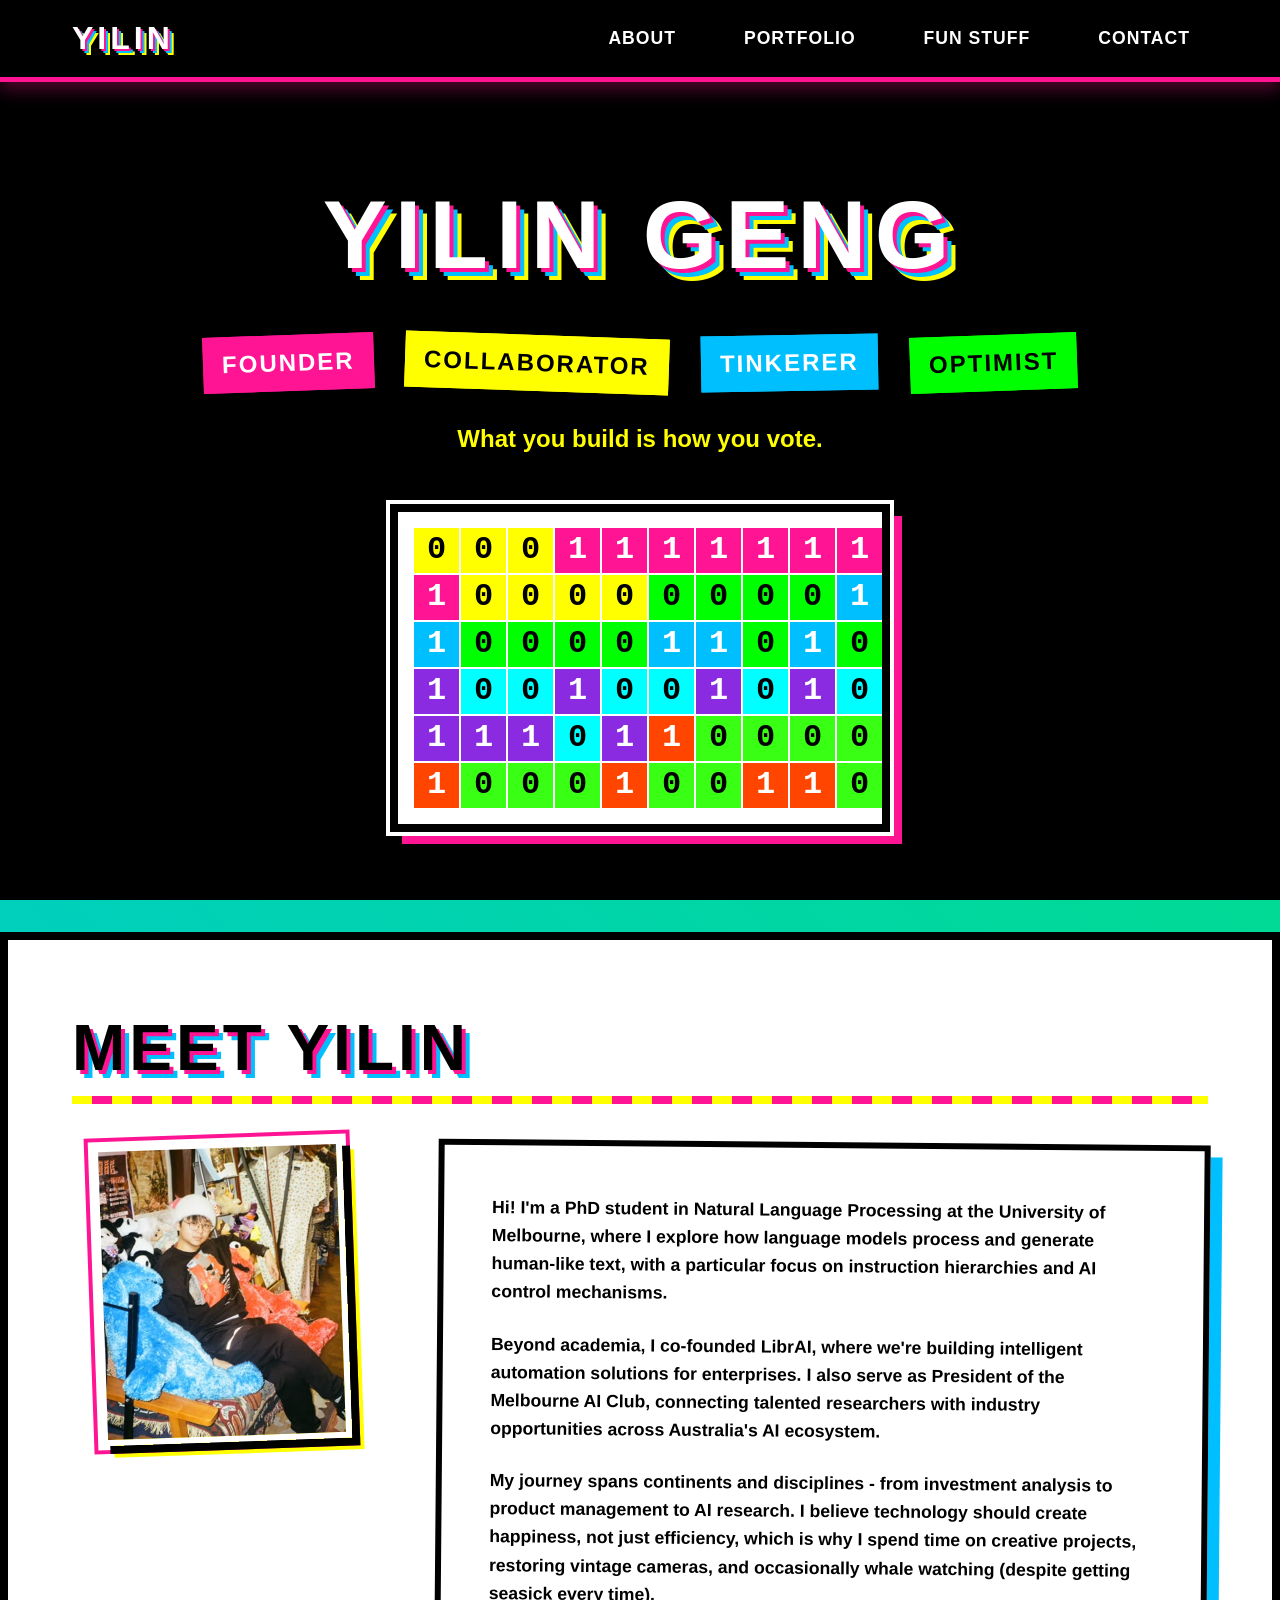
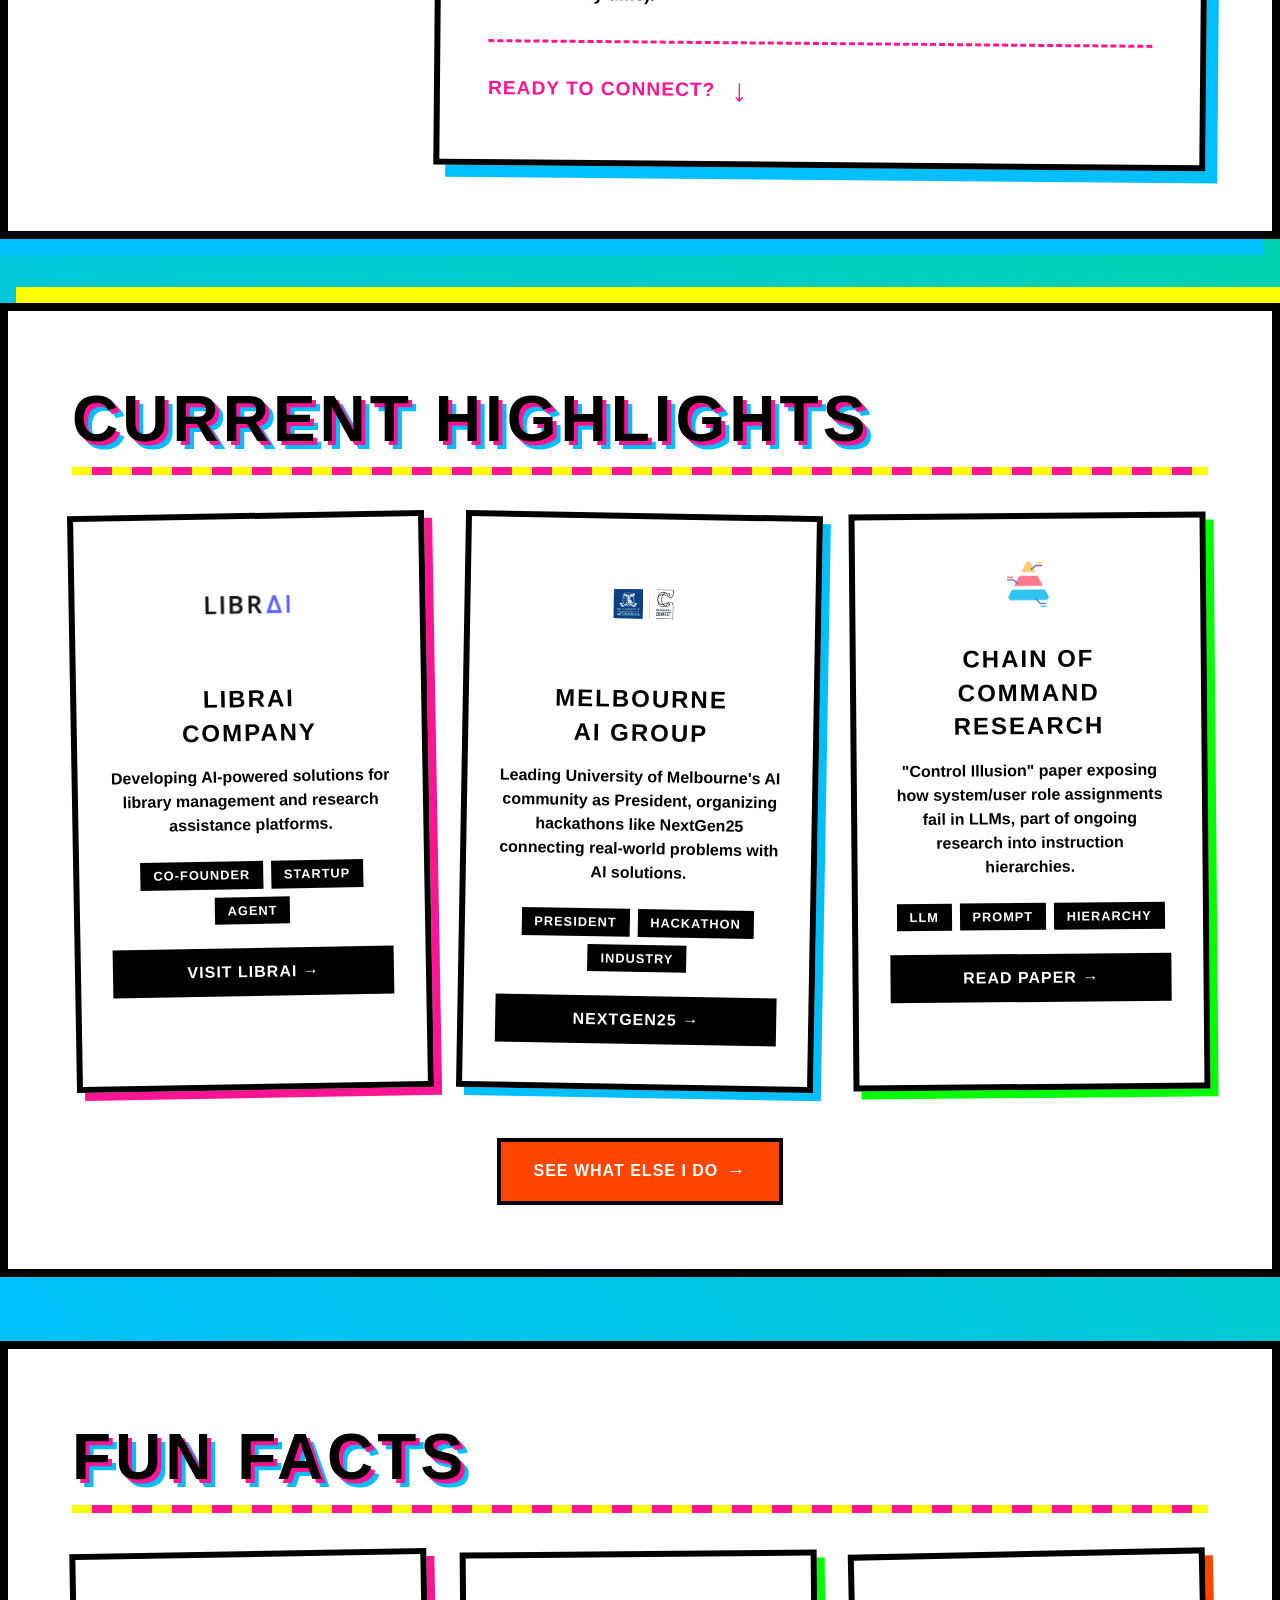
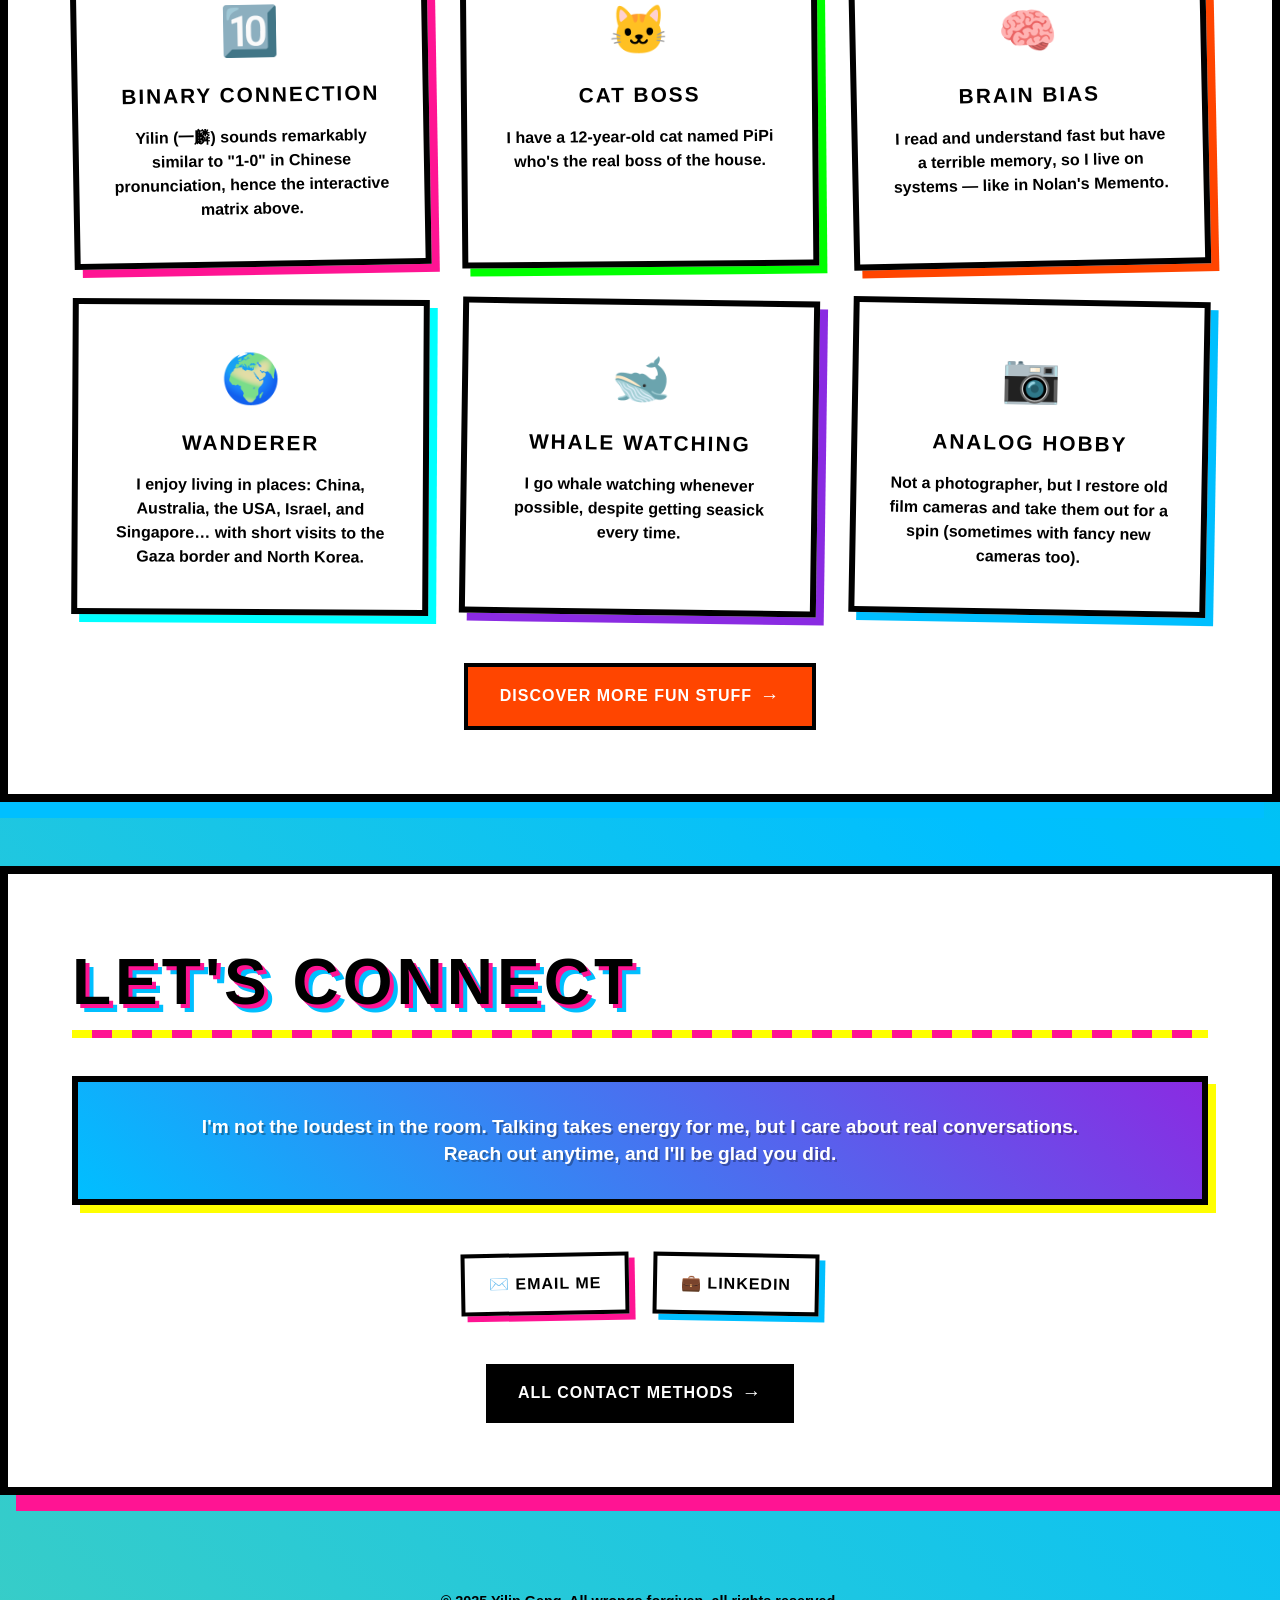
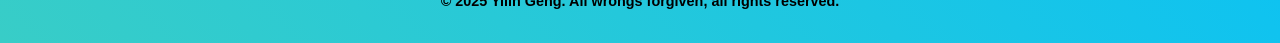
==== commit 0ab912b4: "photo update" ====
--- a/index.html
+++ b/index.html
@@ -55,7 +55,7 @@
                 <div class="profile-content">
                     <div class="profile-photo-container">
                         <div class="profile-photo">
-                            <img src="profile_photo.jpg" alt="Yilin Geng" />
+                            <img src="content/about/profile_photo.jpg" alt="Yilin Geng" />
                             <div class="photo-frame"></div>
                             <div class="photo-shadow"></div>
                         </div>
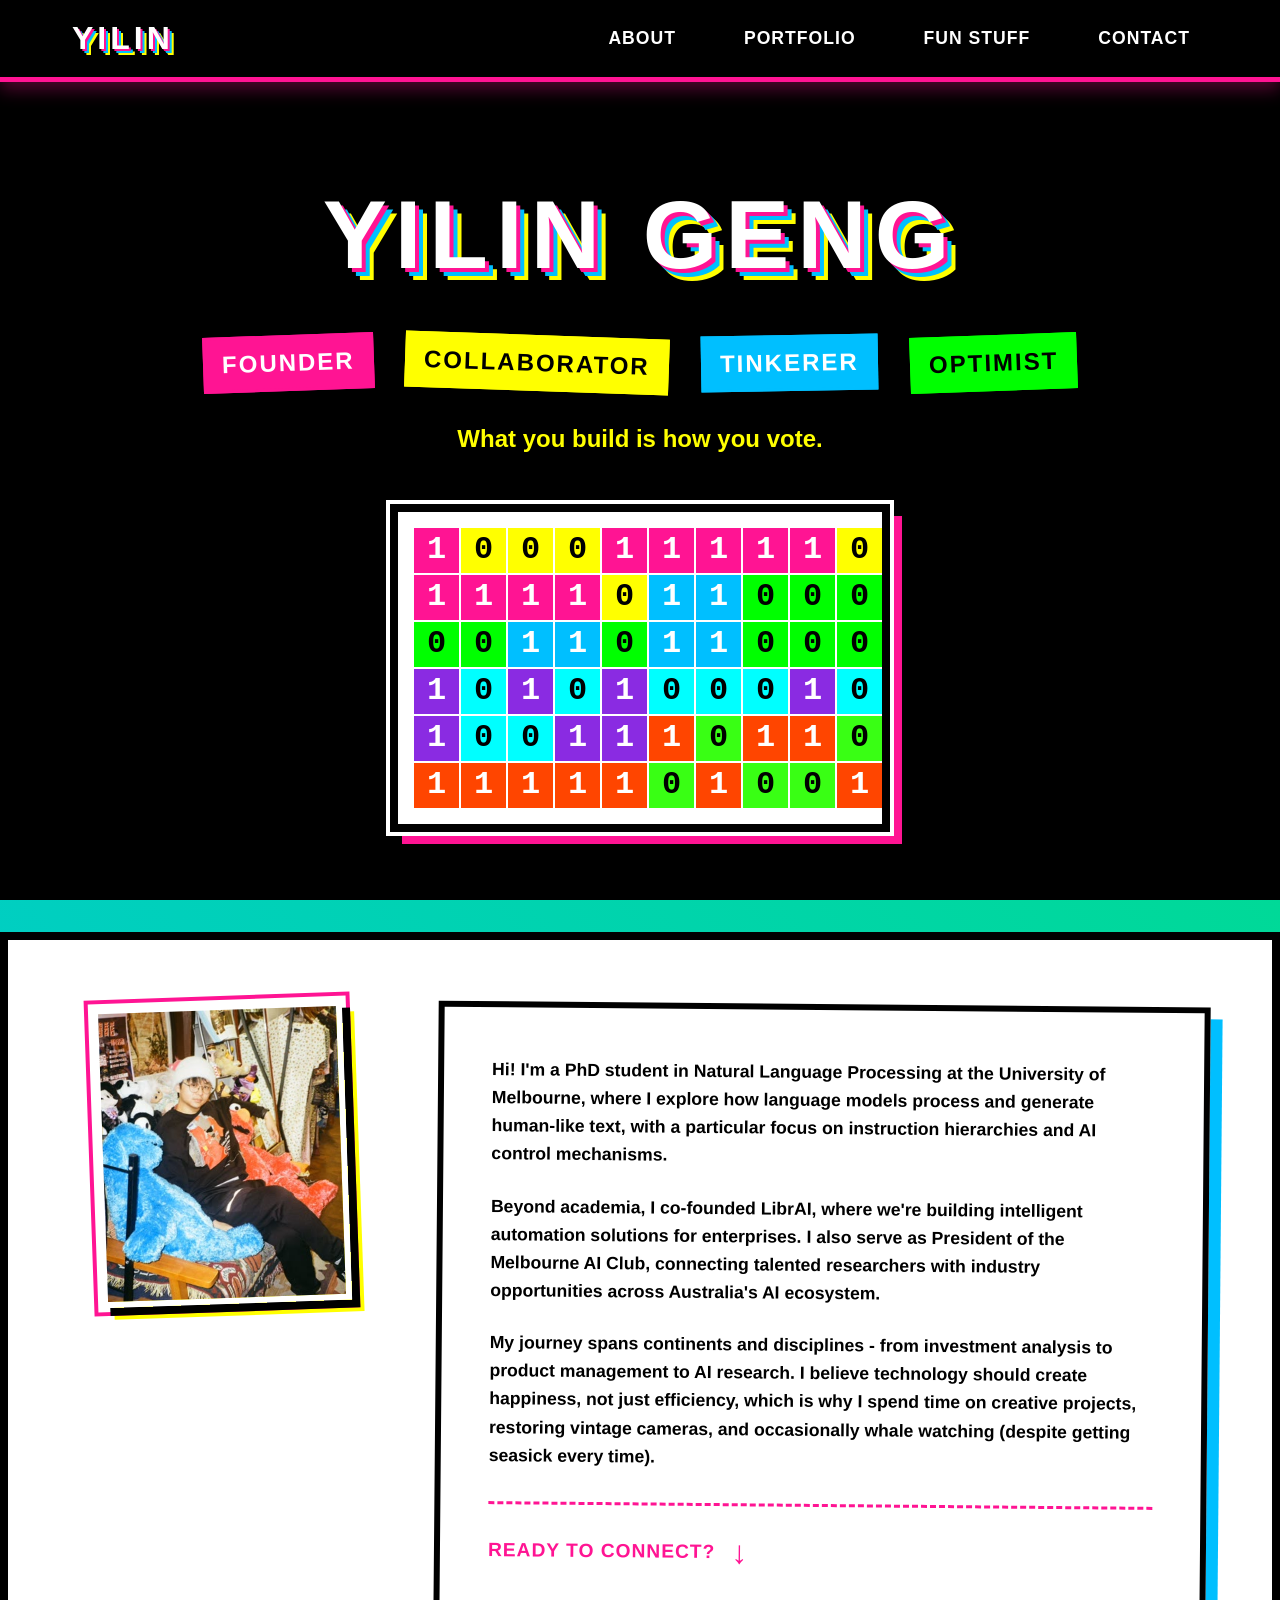
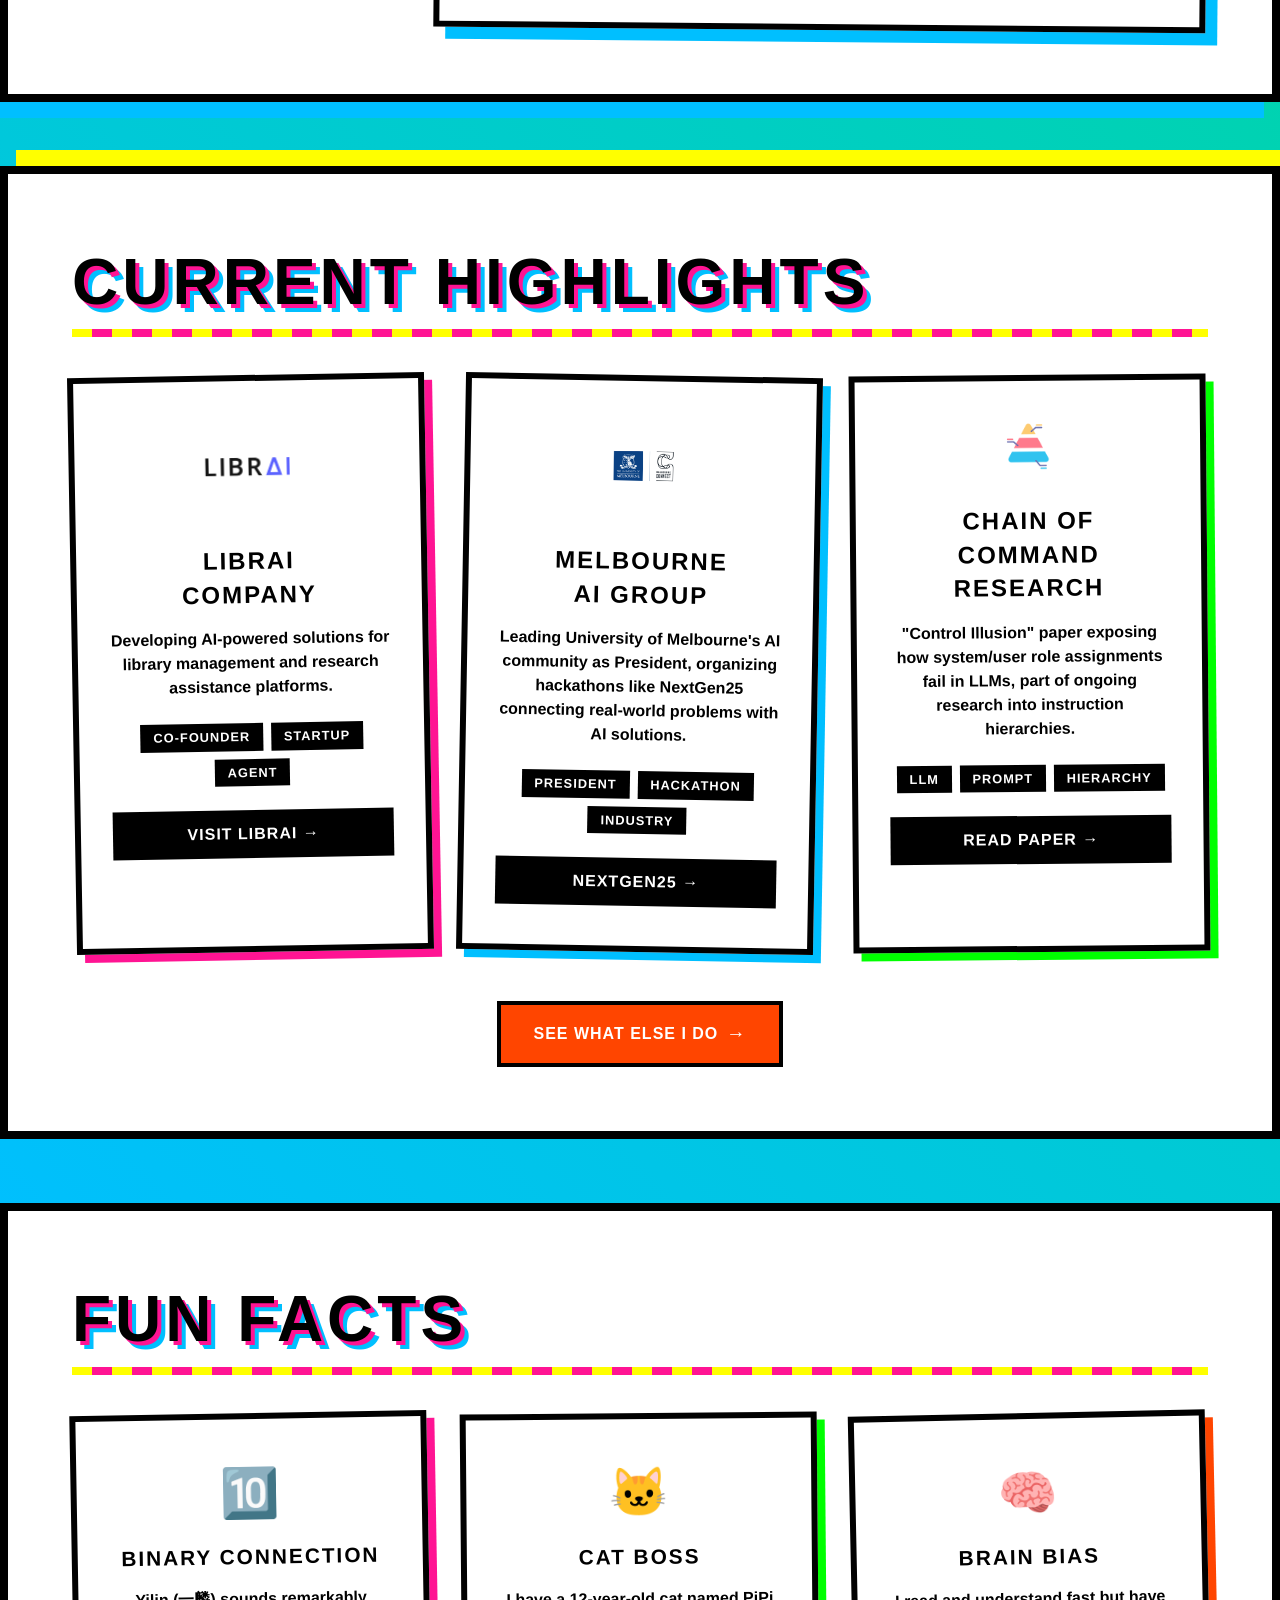
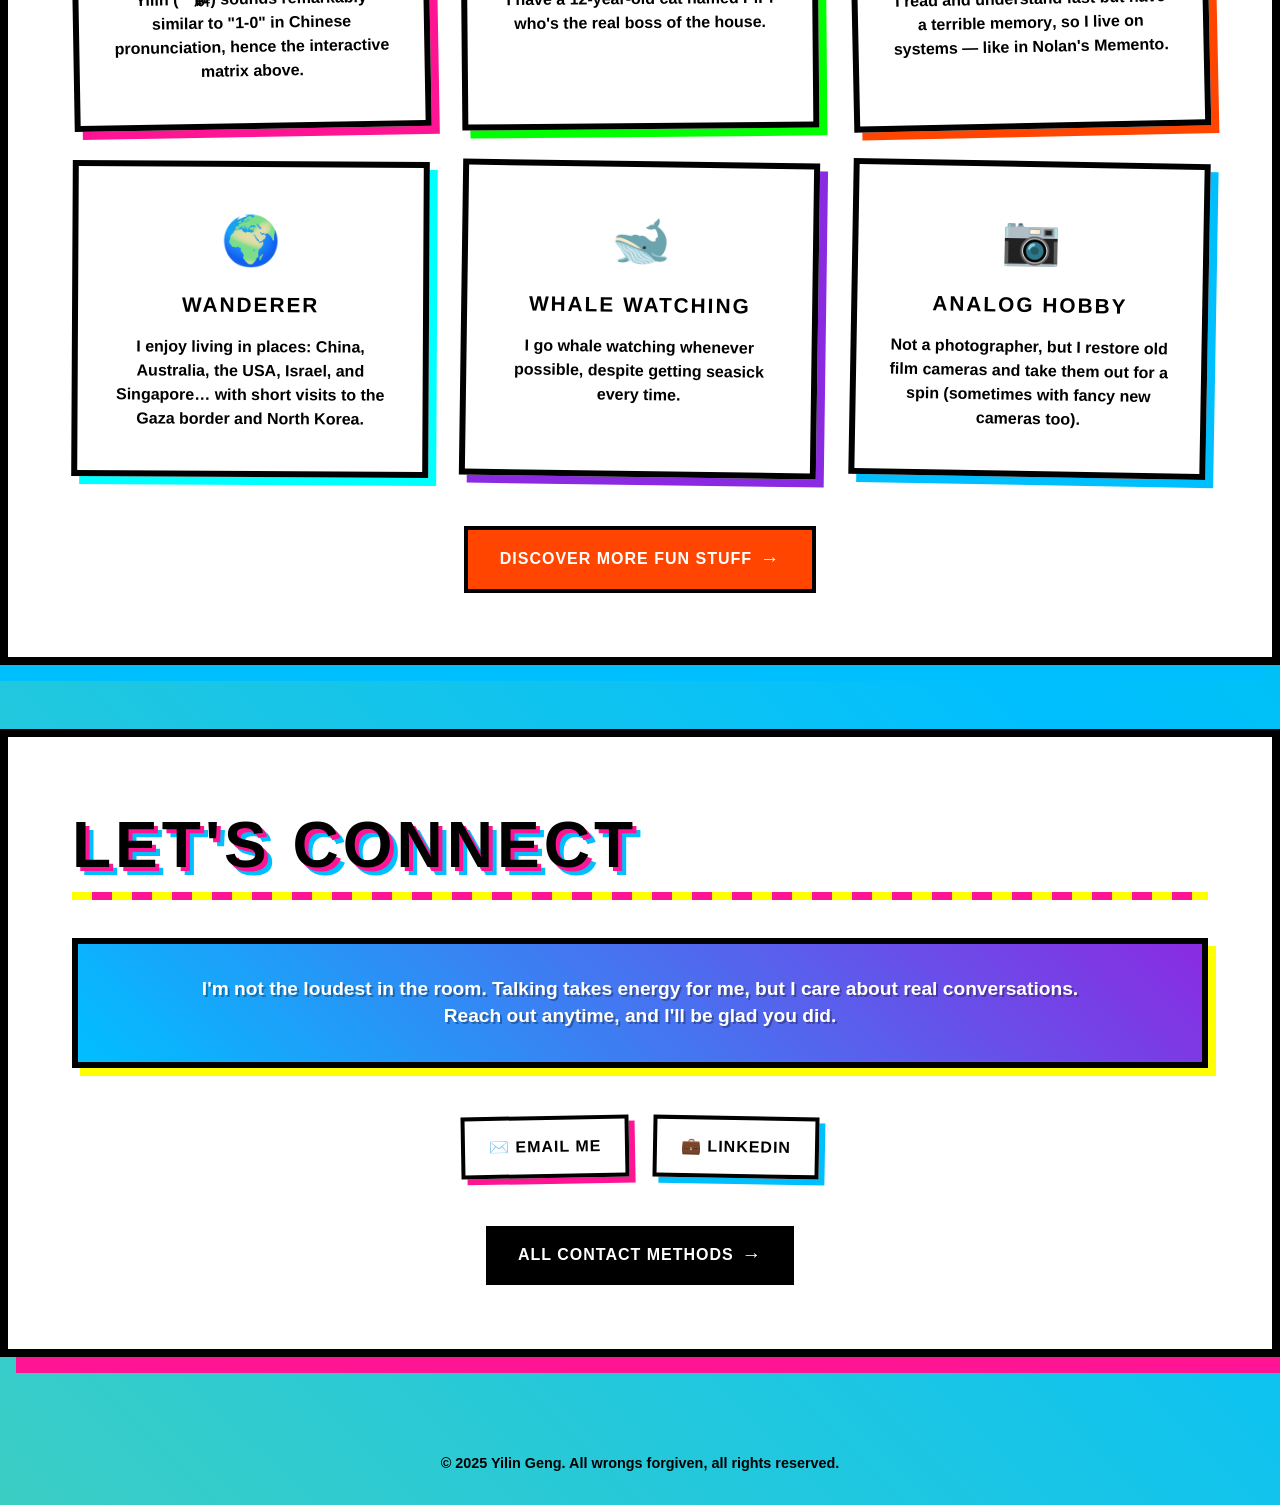
==== commit f486a362: "remove meet heading" ====
--- a/index.html
+++ b/index.html
@@ -50,7 +50,6 @@
         <!-- Profile Introduction Section -->
         <section class="profile-intro section">
             <div class="container">
-                <h2 class="section-title">Meet Yilin</h2>
                 
                 <div class="profile-content">
                     <div class="profile-photo-container">
--- a/style.css
+++ b/style.css
@@ -934,12 +934,10 @@
     }
     
     .education-pin {
-        position: relative !important;
+        position: absolute !important;
         max-width: 100%;
         margin-bottom: 2rem;
         transform: rotate(0deg) !important;
-        top: auto !important;
-        left: auto !important;
     }
     
     .education-pinboard {
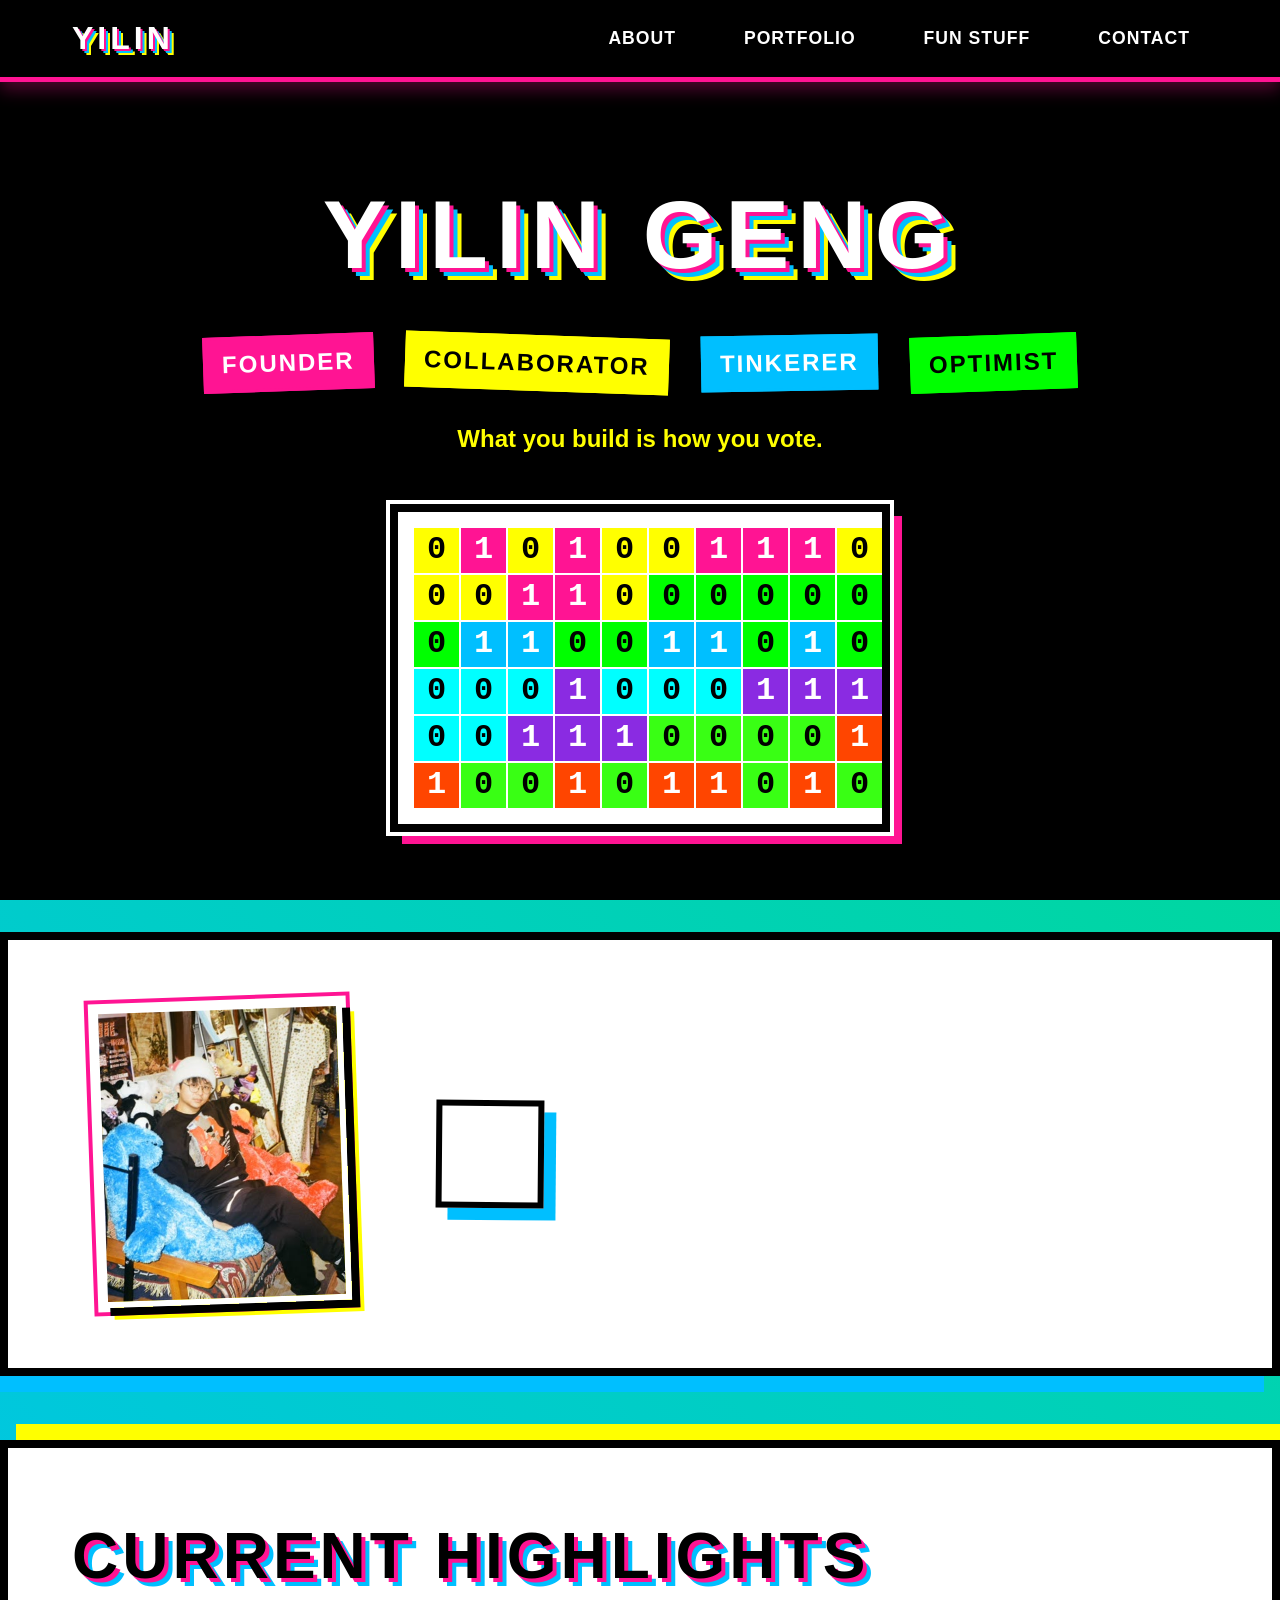
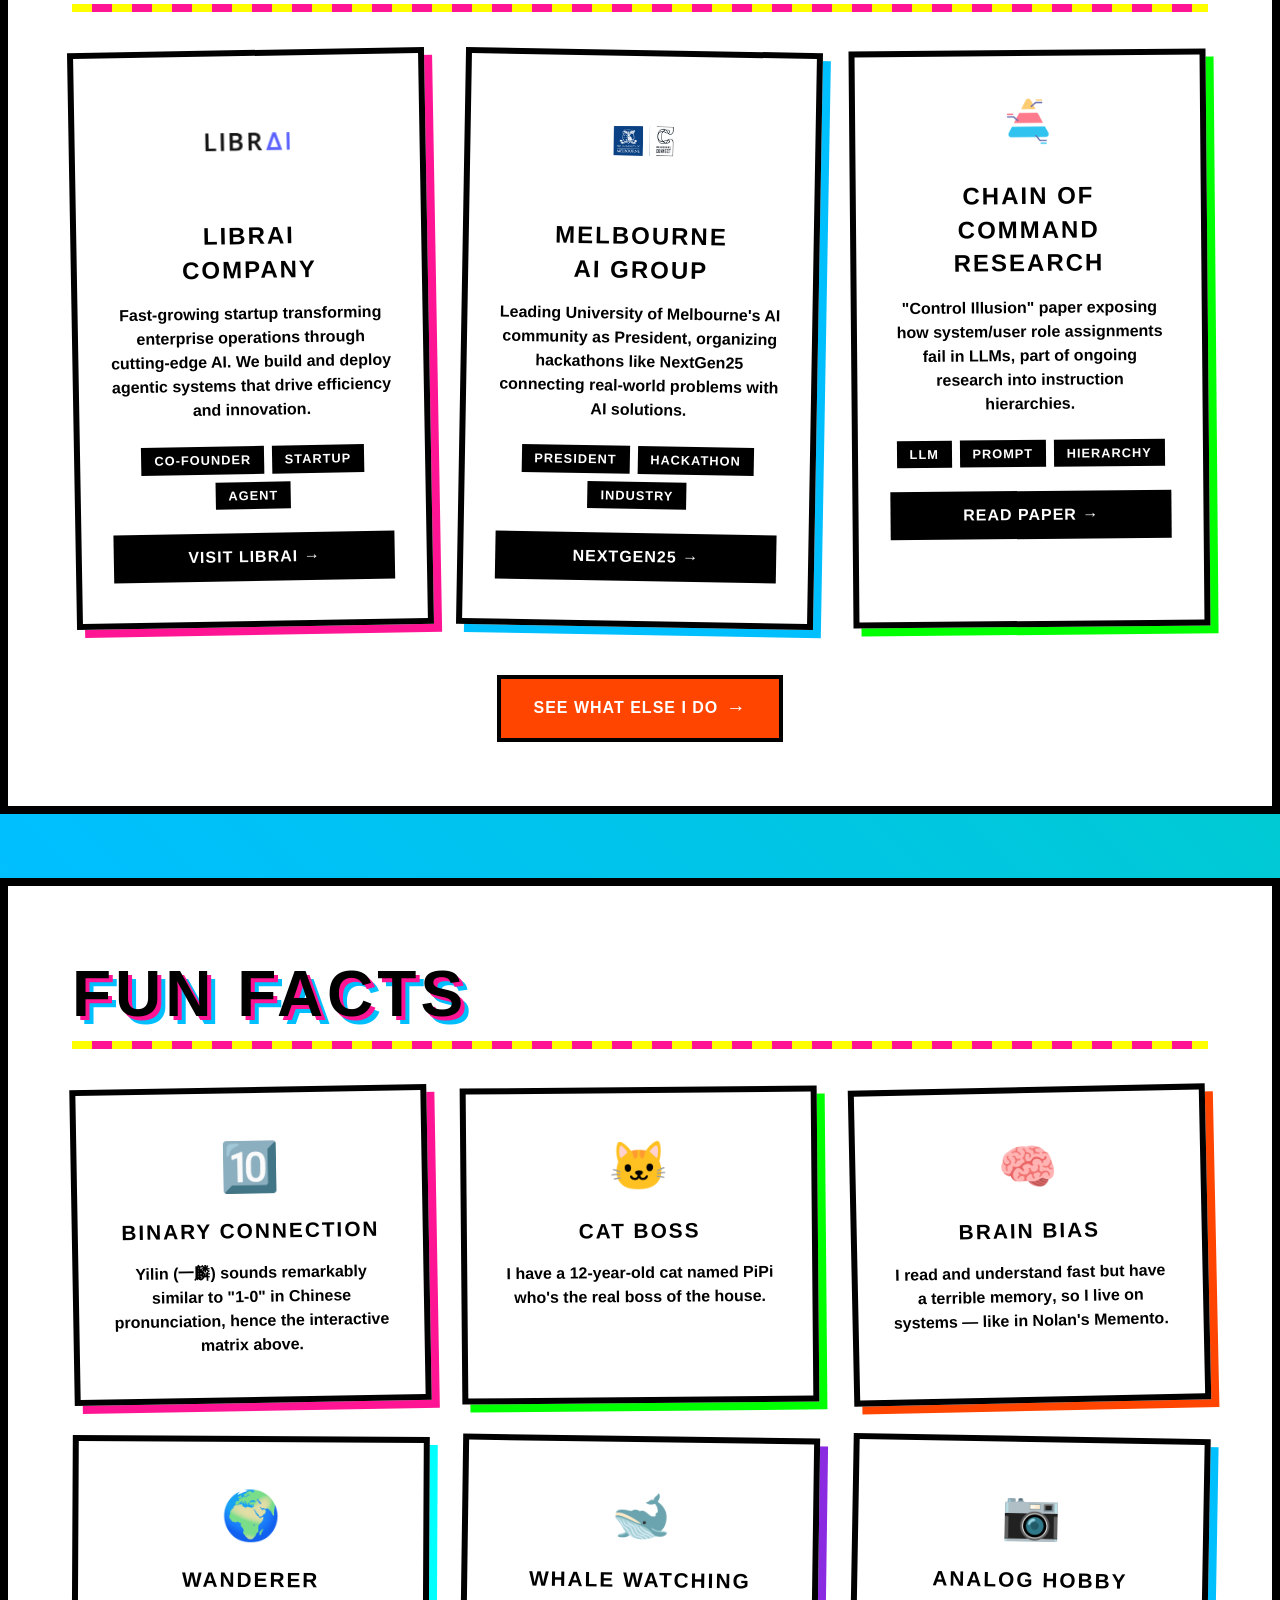
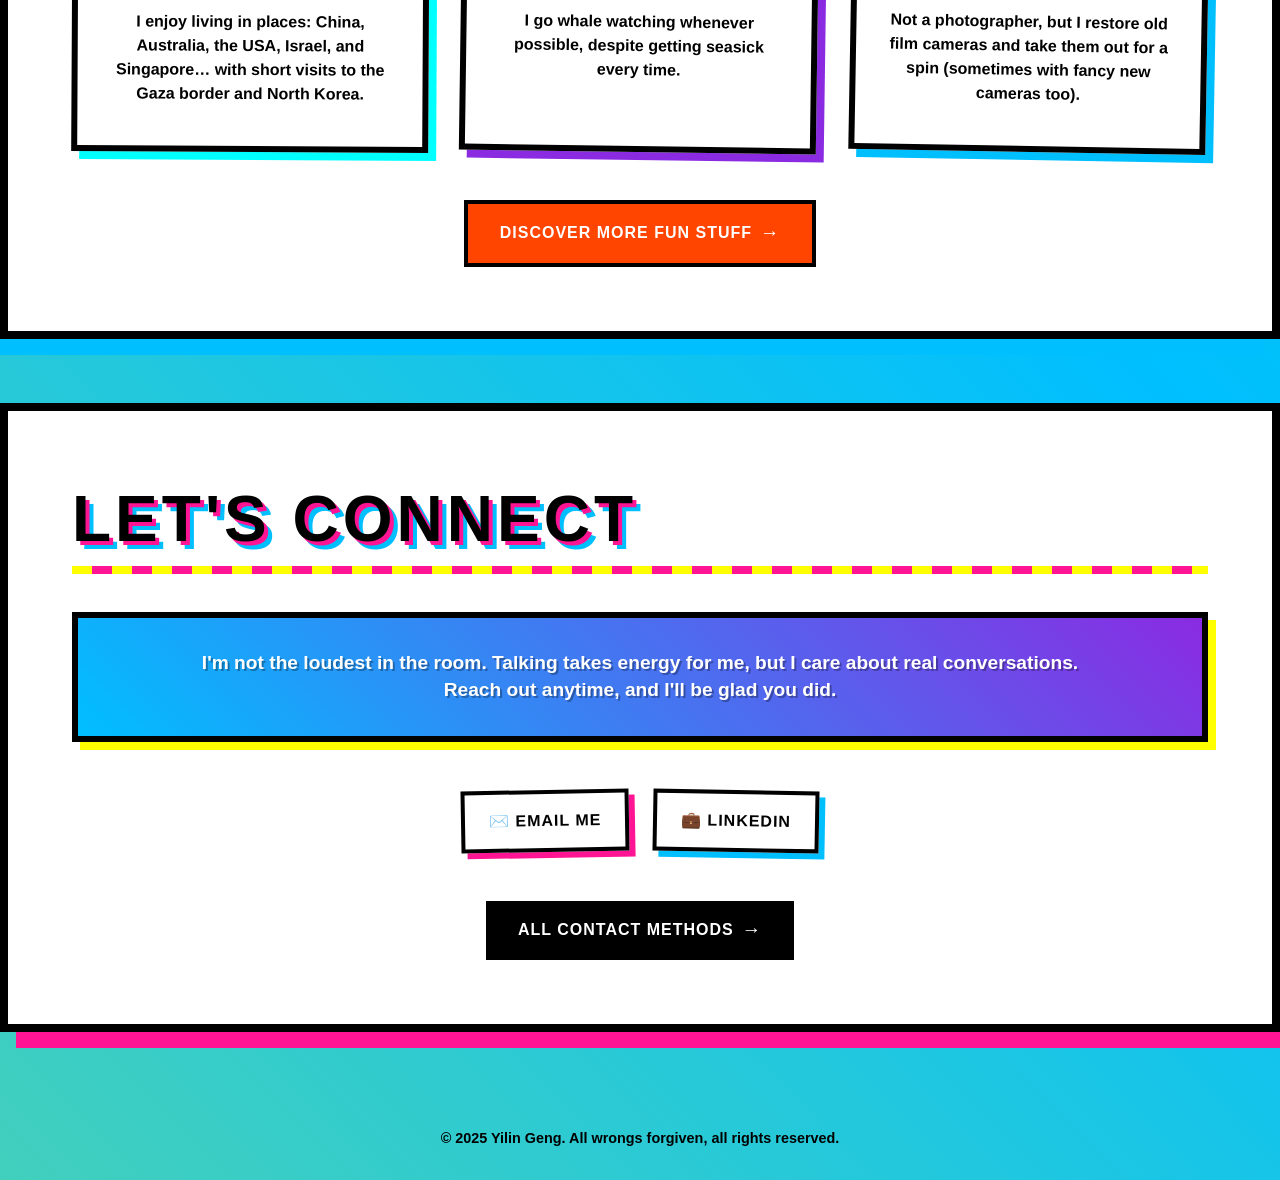
==== commit 0ded9544: "update content." ====
--- a/index.html
+++ b/index.html
@@ -61,17 +61,8 @@
                     </div>
                     
                     <div class="profile-text">
-                        <div class="intro-card">
-                            <p>Hi! I'm a PhD student in Natural Language Processing at the University of Melbourne, where I explore how language models process and generate human-like text, with a particular focus on instruction hierarchies and AI control mechanisms.</p>
-                            
-                            <p>Beyond academia, I co-founded <strong>LibrAI</strong>, where we're building intelligent automation solutions for enterprises. I also serve as President of the Melbourne AI Club, connecting talented researchers with industry opportunities across Australia's AI ecosystem.</p>
-                            
-                            <p>My journey spans continents and disciplines - from investment analysis to product management to AI research. I believe technology should create happiness, not just efficiency, which is why I spend time on creative projects, restoring vintage cameras, and occasionally whale watching (despite getting seasick every time).</p>
-                            
-                            <div class="intro-signature">
-                                <span class="signature-text">Ready to connect?</span>
-                                <span class="signature-arrow">↓</span>
-                            </div>
+                        <div class="intro-card" id="about-intro">
+                            <!-- Content loaded from about_me.md -->
                         </div>
                     </div>
                 </div>
@@ -86,7 +77,7 @@
                     <div class="activity-card startup-card">
                         <div class="activity-icon"><img src="logos/LibrAI.avif" alt="LibrAI" style="width: 90px; height: 90px; object-fit: contain;"></div>
                         <h3>LibrAI<br>Company</h3>
-                        <p>Developing AI-powered solutions for library management and research assistance platforms.</p>
+                        <p>Fast-growing startup transforming enterprise operations through cutting-edge AI. We build and deploy agentic systems that drive efficiency and innovation.</p>
                         <div class="activity-tags">
                             <span class="tag">Co-Founder</span>
                             <span class="tag">Startup</span>
